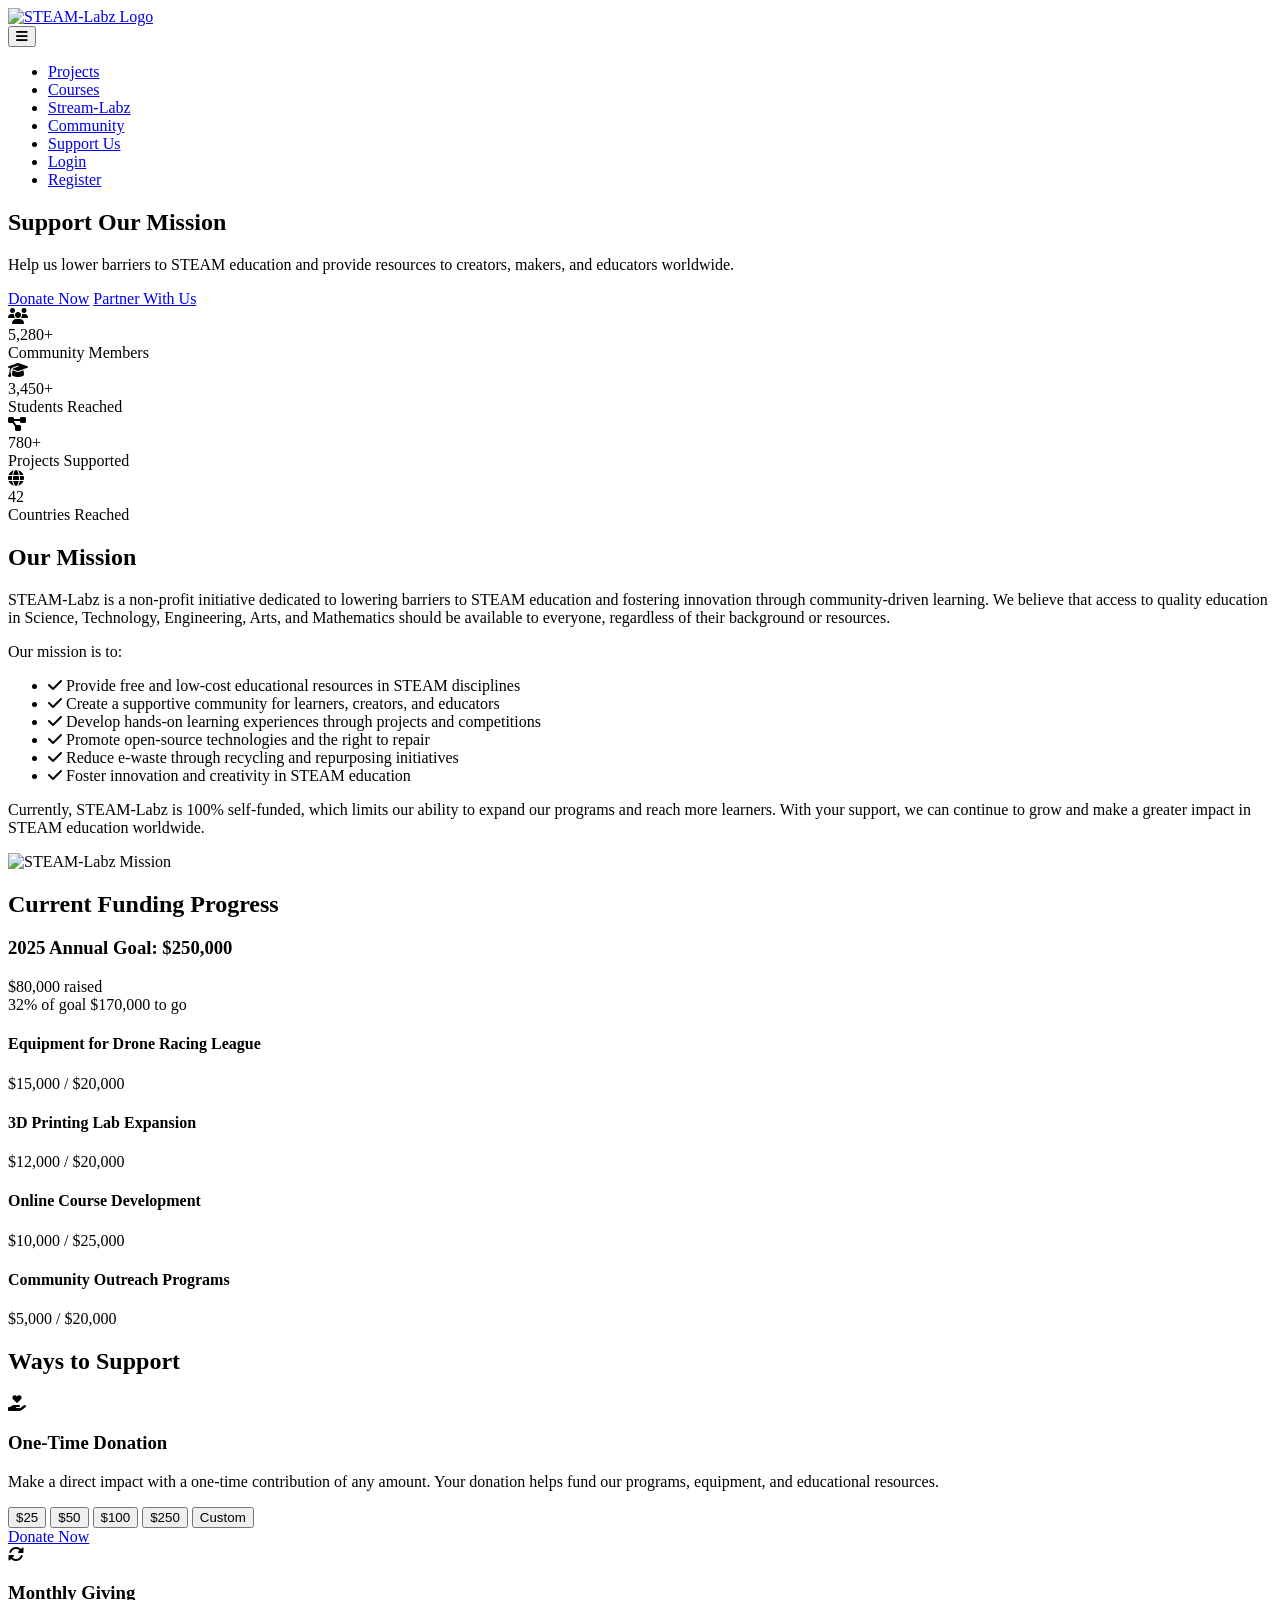
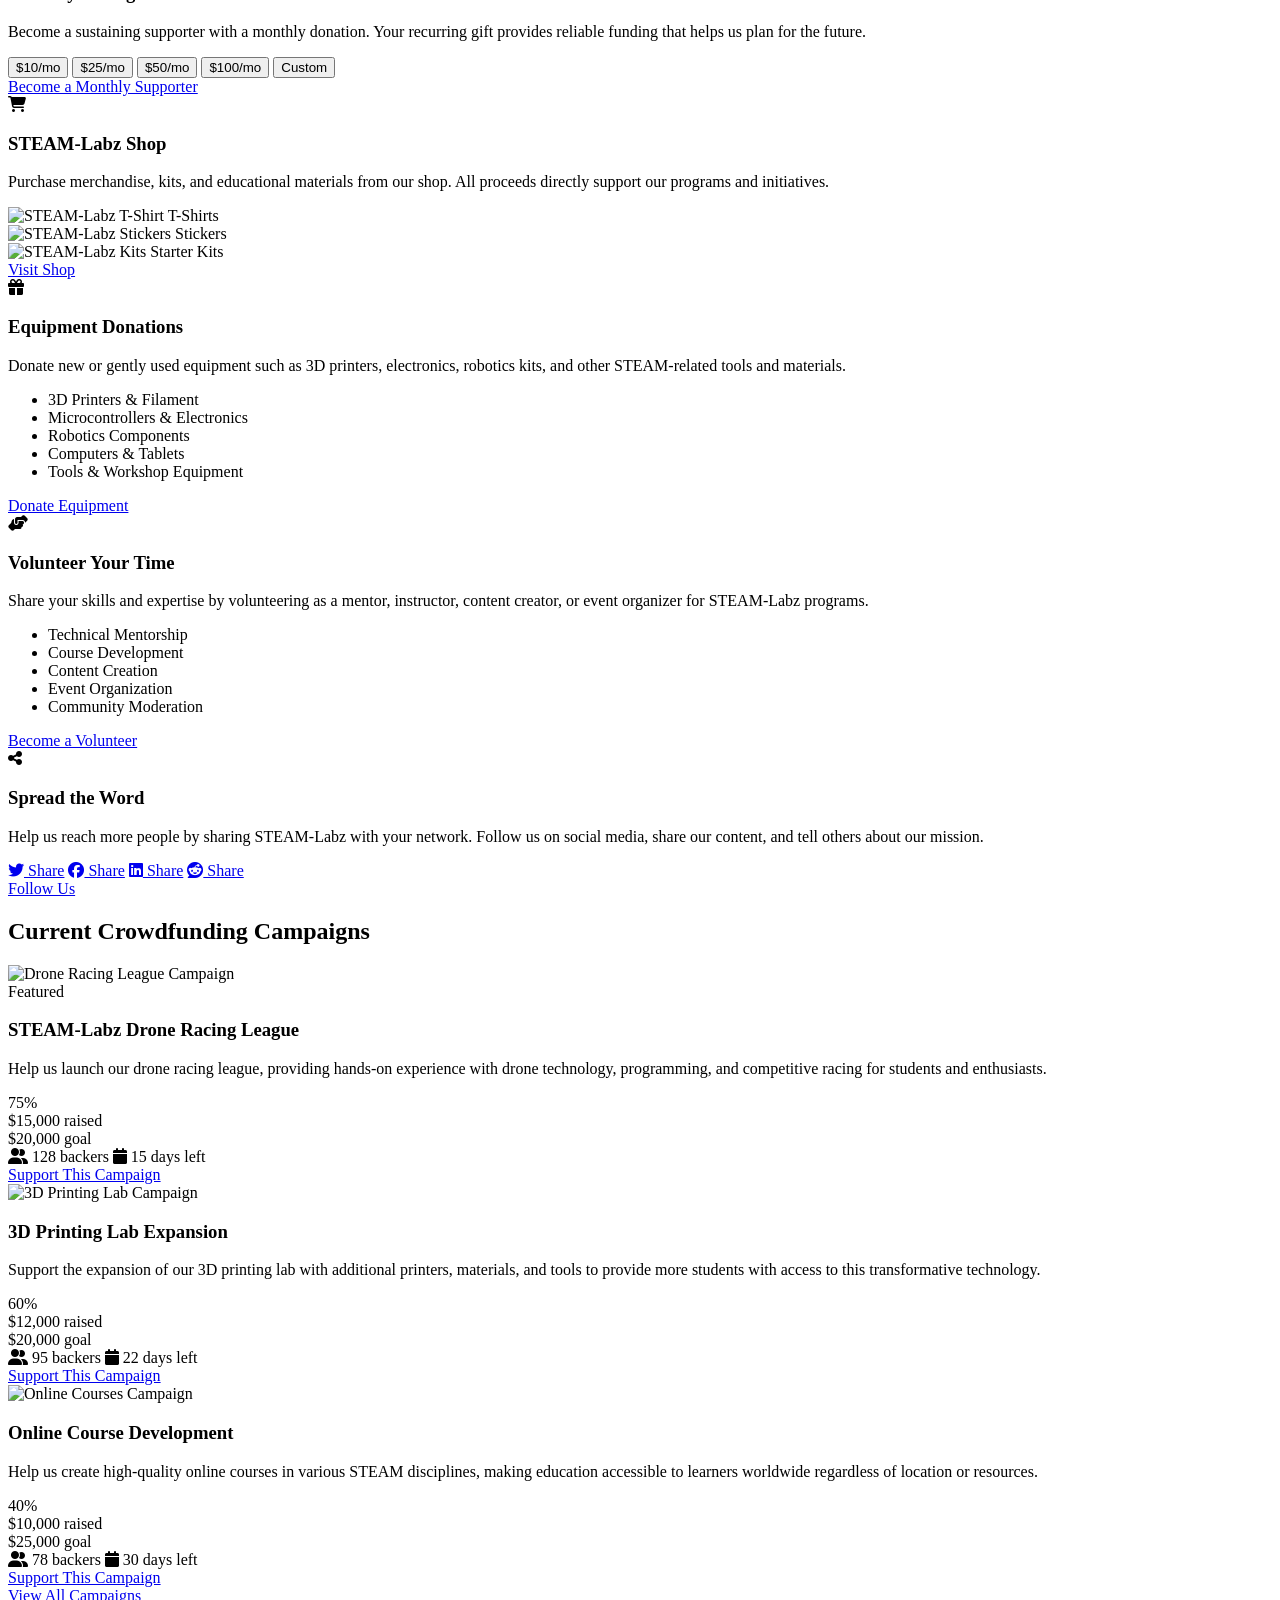
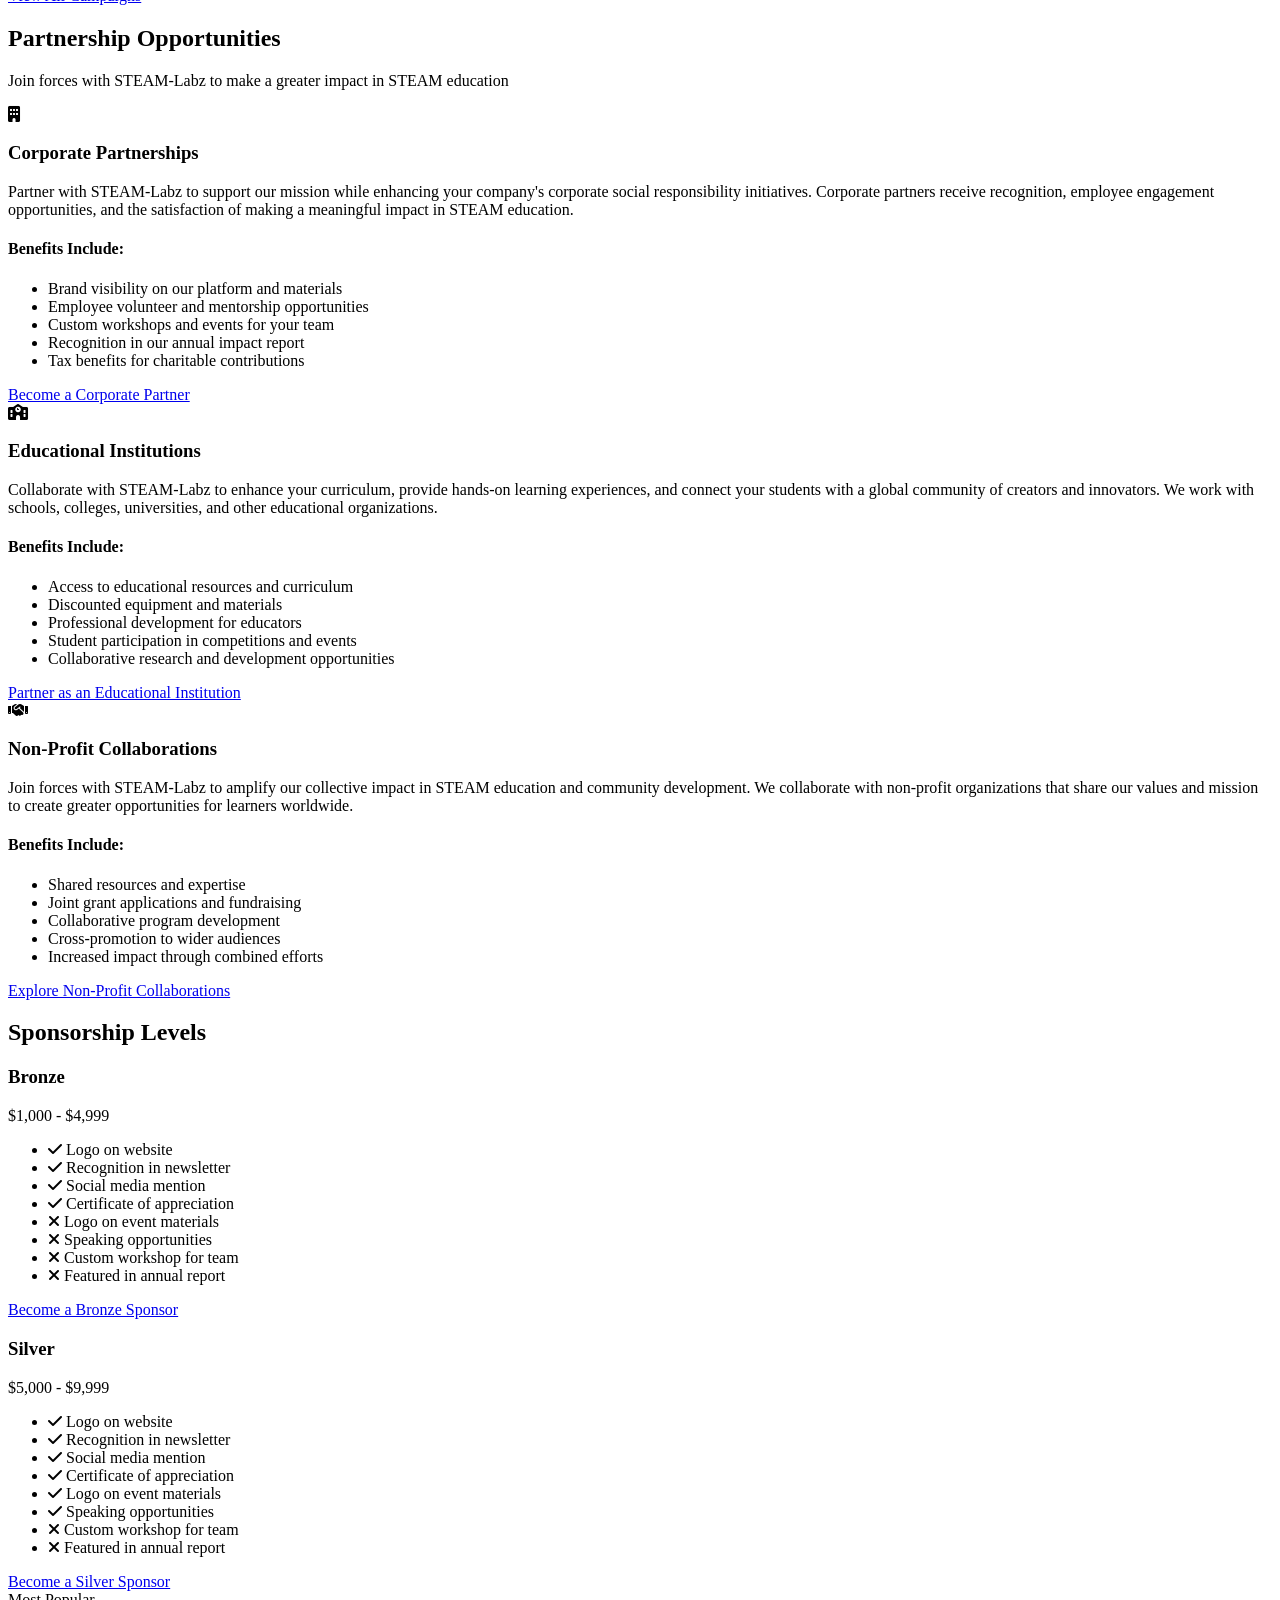
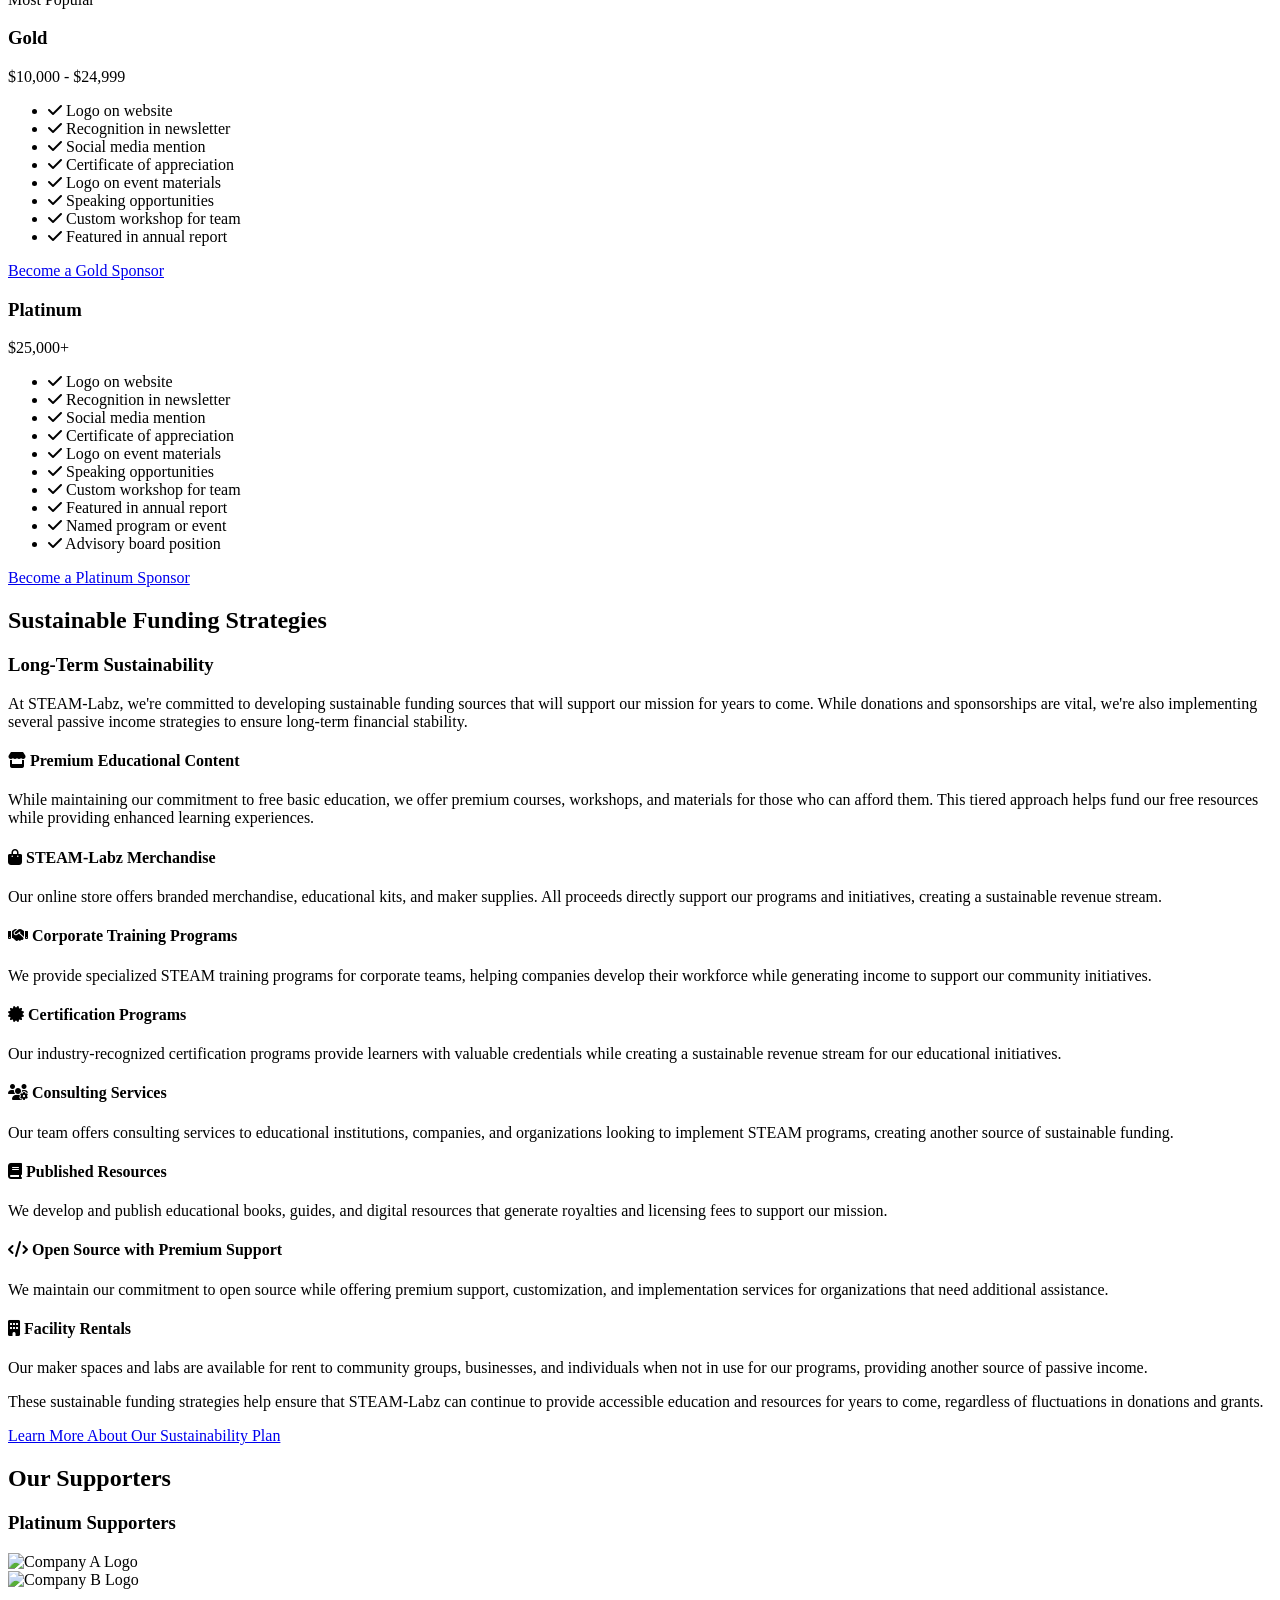
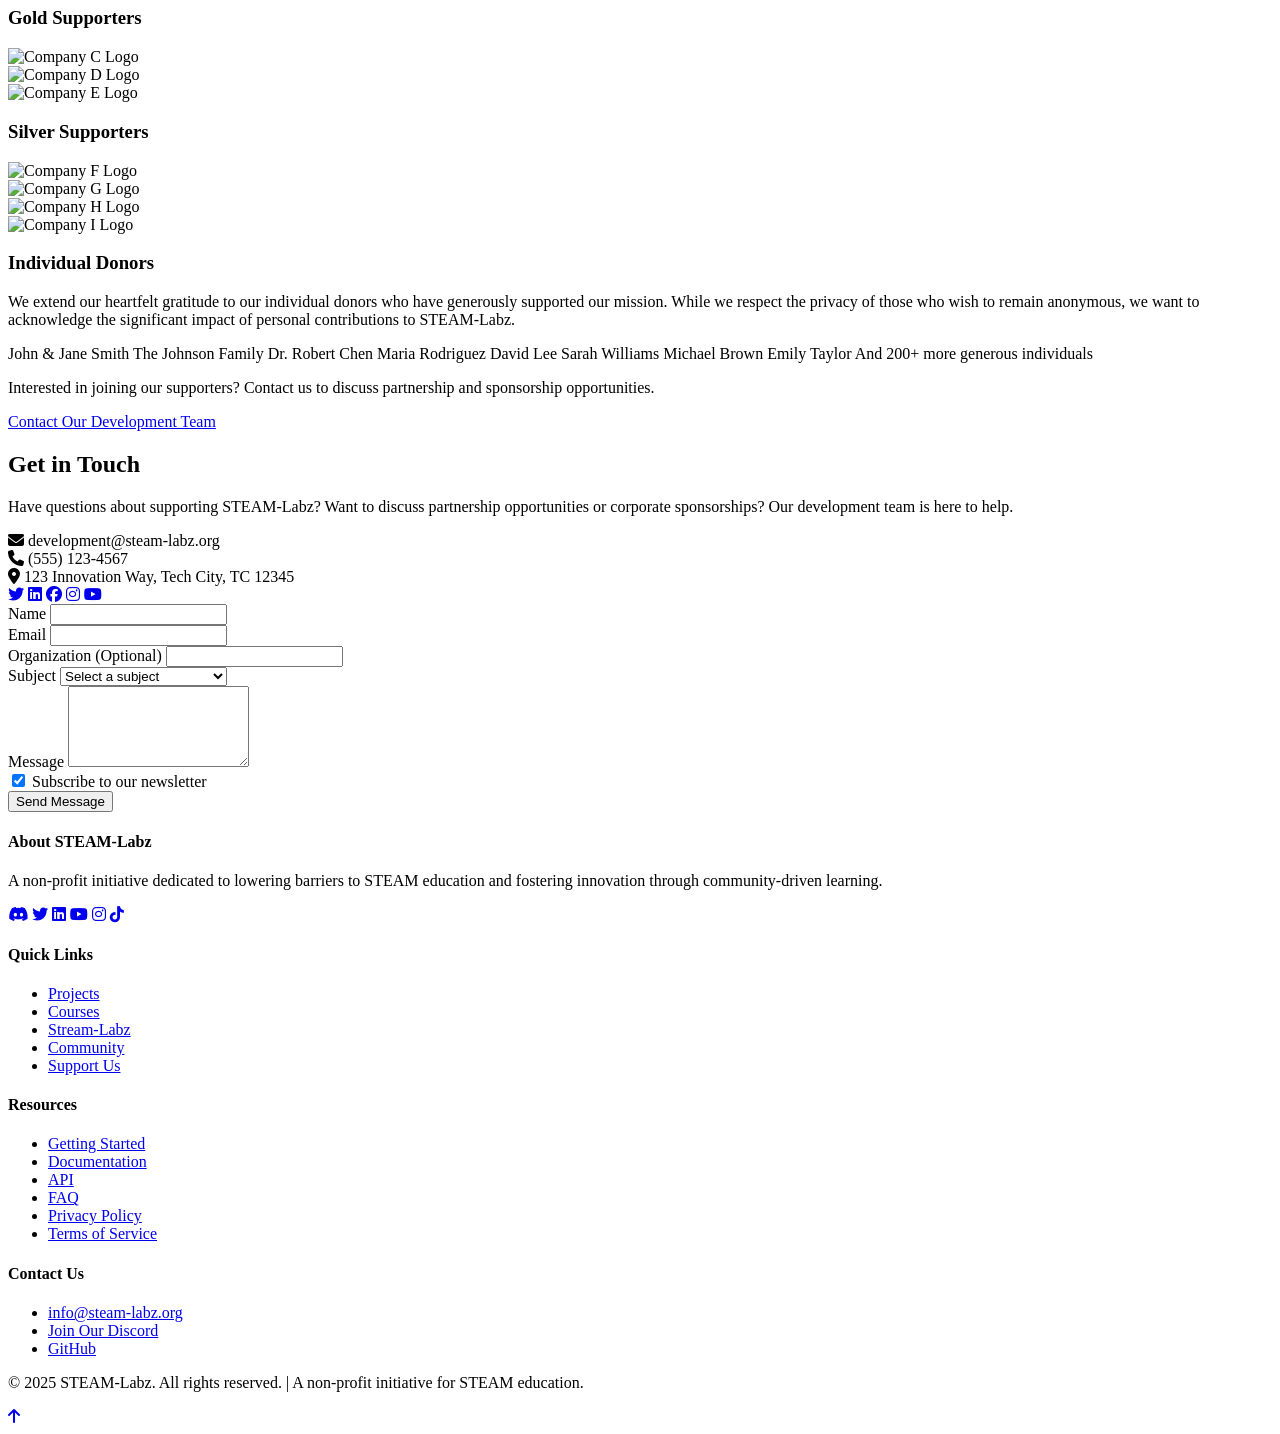
==== index.html @ a4915e54 "Rename support.html to index.html" ====
<!DOCTYPE html>
<html lang="en">
<head>
    <meta charset="UTF-8">
    <meta name="viewport" content="width=device-width, initial-scale=1.0">
    <title>Support Us | STEAM-Labz</title>
    <meta name="description" content="Support the STEAM-Labz initiative and help us provide accessible STEAM education and resources to creators, makers, and educators worldwide.">
    
    <!-- Favicon -->
    <link rel="icon" type="image/png" href="images/STEAM-LABZ_BLK-Diamond.png">
    
    <!-- Google Fonts -->
    <link rel="preconnect" href="https://fonts.googleapis.com">
    <link rel="preconnect" href="https://fonts.gstatic.com" crossorigin>
    <link href="https://fonts.googleapis.com/css2?family=Montserrat:wght@400;500;600;700&family=Open+Sans:wght@400;500;600;700&display=swap" rel="stylesheet">
    
    <!-- CSS -->
    <link rel="stylesheet" href="css/styles.css">
    <link rel="stylesheet" href="css/support.css">
    
    <!-- Font Awesome for icons -->
    <link rel="stylesheet" href="https://cdnjs.cloudflare.com/ajax/libs/font-awesome/6.4.0/css/all.min.css">
</head>
<body>
    <!-- Header -->
    <header class="header">
        <div class="container header-container">
            <div class="logo">
                <a href="index.html">
                    <img src="images/STEAM-LABZ_WHT-Diamond.png" alt="STEAM-Labz Logo">
                </a>
            </div>
            
            <nav class="nav">
                <button class="mobile-menu-toggle" aria-label="Toggle navigation">
                    <i class="fas fa-bars"></i>
                </button>
                <ul class="nav-list">
                    <li class="nav-item"><a href="projects.html" class="nav-link">Projects</a></li>
                    <li class="nav-item"><a href="courses.html" class="nav-link">Courses</a></li>
                    <li class="nav-item"><a href="stream-labz.html" class="nav-link">Stream-Labz</a></li>
                    <li class="nav-item"><a href="community.html" class="nav-link">Community</a></li>
                    <li class="nav-item"><a href="support.html" class="nav-link active">Support Us</a></li>
                    <li class="nav-item"><a href="#" class="nav-link">Login</a></li>
                    <li class="nav-item"><a href="#" class="btn btn-primary btn-sm">Register</a></li>
                </ul>
            </nav>
        </div>
    </header>
    
    <!-- Support Hero Section -->
    <section class="hero" style="padding: var(--spacing-xl) 0;">
        <div class="container">
            <div class="hero-content">
                <h1>Support Our Mission</h1>
                <p>Help us lower barriers to STEAM education and provide resources to creators, makers, and educators worldwide.</p>
                <div class="d-flex justify-content-center" style="gap: 1rem;">
                    <a href="#donate" class="btn btn-primary btn-lg">Donate Now</a>
                    <a href="#partnerships" class="btn btn-outline btn-lg">Partner With Us</a>
                </div>
            </div>
        </div>
    </section>
    
    <!-- Impact Stats Section -->
    <section class="p-4 bg-light">
        <div class="container">
            <div class="stats-container">
                <div class="stat-card">
                    <div class="stat-icon">
                        <i class="fas fa-users"></i>
                    </div>
                    <div class="stat-number">5,280+</div>
                    <div class="stat-label">Community Members</div>
                </div>
                
                <div class="stat-card">
                    <div class="stat-icon">
                        <i class="fas fa-graduation-cap"></i>
                    </div>
                    <div class="stat-number">3,450+</div>
                    <div class="stat-label">Students Reached</div>
                </div>
                
                <div class="stat-card">
                    <div class="stat-icon">
                        <i class="fas fa-project-diagram"></i>
                    </div>
                    <div class="stat-number">780+</div>
                    <div class="stat-label">Projects Supported</div>
                </div>
                
                <div class="stat-card">
                    <div class="stat-icon">
                        <i class="fas fa-globe"></i>
                    </div>
                    <div class="stat-number">42</div>
                    <div class="stat-label">Countries Reached</div>
                </div>
            </div>
        </div>
    </section>
    
    <!-- Our Mission Section -->
    <section class="p-6">
        <div class="container">
            <div class="grid grid-cols-2 gap-4">
                <div>
                    <h2>Our Mission</h2>
                    <p>STEAM-Labz is a non-profit initiative dedicated to lowering barriers to STEAM education and fostering innovation through community-driven learning. We believe that access to quality education in Science, Technology, Engineering, Arts, and Mathematics should be available to everyone, regardless of their background or resources.</p>
                    
                    <p>Our mission is to:</p>
                    <ul class="mission-list">
                        <li><i class="fas fa-check"></i> Provide free and low-cost educational resources in STEAM disciplines</li>
                        <li><i class="fas fa-check"></i> Create a supportive community for learners, creators, and educators</li>
                        <li><i class="fas fa-check"></i> Develop hands-on learning experiences through projects and competitions</li>
                        <li><i class="fas fa-check"></i> Promote open-source technologies and the right to repair</li>
                        <li><i class="fas fa-check"></i> Reduce e-waste through recycling and repurposing initiatives</li>
                        <li><i class="fas fa-check"></i> Foster innovation and creativity in STEAM education</li>
                    </ul>
                    
                    <p>Currently, STEAM-Labz is 100% self-funded, which limits our ability to expand our programs and reach more learners. With your support, we can continue to grow and make a greater impact in STEAM education worldwide.</p>
                </div>
                
                <div class="mission-image">
                    <img src="https://via.placeholder.com/600x400/1a5b8e/ffffff?text=Our+Mission" alt="STEAM-Labz Mission">
                </div>
            </div>
        </div>
    </section>
    
    <!-- Current Funding Progress Section -->
    <section class="p-6 bg-light">
        <div class="container">
            <h2 class="text-center mb-5">Current Funding Progress</h2>
            
            <div class="funding-progress">
                <div class="funding-goal">
                    <h3>2025 Annual Goal: $250,000</h3>
                    <div class="progress-container">
                        <div class="progress-bar" style="width: 32%;">
                            <span class="progress-text">$80,000 raised</span>
                        </div>
                    </div>
                    <div class="progress-info">
                        <span>32% of goal</span>
                        <span>$170,000 to go</span>
                    </div>
                </div>
                
                <div class="funding-projects">
                    <div class="project-progress">
                        <div class="project-info">
                            <h4>Equipment for Drone Racing League</h4>
                            <div class="progress-container">
                                <div class="progress-bar" style="width: 75%;">
                                    <span class="progress-text">$15,000 / $20,000</span>
                                </div>
                            </div>
                        </div>
                    </div>
                    
                    <div class="project-progress">
                        <div class="project-info">
                            <h4>3D Printing Lab Expansion</h4>
                            <div class="progress-container">
                                <div class="progress-bar" style="width: 60%;">
                                    <span class="progress-text">$12,000 / $20,000</span>
                                </div>
                            </div>
                        </div>
                    </div>
                    
                    <div class="project-progress">
                        <div class="project-info">
                            <h4>Online Course Development</h4>
                            <div class="progress-container">
                                <div class="progress-bar" style="width: 40%;">
                                    <span class="progress-text">$10,000 / $25,000</span>
                                </div>
                            </div>
                        </div>
                    </div>
                    
                    <div class="project-progress">
                        <div class="project-info">
                            <h4>Community Outreach Programs</h4>
                            <div class="progress-container">
                                <div class="progress-bar" style="width: 25%;">
                                    <span class="progress-text">$5,000 / $20,000</span>
                                </div>
                            </div>
                        </div>
                    </div>
                </div>
            </div>
        </div>
    </section>
    
    <!-- Ways to Support Section -->
    <section id="donate" class="p-6">
        <div class="container">
            <h2 class="text-center mb-5">Ways to Support</h2>
            
            <div class="support-options">
                <div class="support-card">
                    <div class="support-icon">
                        <i class="fas fa-hand-holding-heart"></i>
                    </div>
                    <h3>One-Time Donation</h3>
                    <p>Make a direct impact with a one-time contribution of any amount. Your donation helps fund our programs, equipment, and educational resources.</p>
                    <div class="donation-buttons">
                        <button class="donation-btn">$25</button>
                        <button class="donation-btn">$50</button>
                        <button class="donation-btn">$100</button>
                        <button class="donation-btn">$250</button>
                        <button class="donation-btn">Custom</button>
                    </div>
                    <a href="#" class="btn btn-primary mt-3">Donate Now</a>
                </div>
                
                <div class="support-card">
                    <div class="support-icon">
                        <i class="fas fa-sync-alt"></i>
                    </div>
                    <h3>Monthly Giving</h3>
                    <p>Become a sustaining supporter with a monthly donation. Your recurring gift provides reliable funding that helps us plan for the future.</p>
                    <div class="donation-buttons">
                        <button class="donation-btn">$10/mo</button>
                        <button class="donation-btn">$25/mo</button>
                        <button class="donation-btn">$50/mo</button>
                        <button class="donation-btn">$100/mo</button>
                        <button class="donation-btn">Custom</button>
                    </div>
                    <a href="#" class="btn btn-primary mt-3">Become a Monthly Supporter</a>
                </div>
                
                <div class="support-card">
                    <div class="support-icon">
                        <i class="fas fa-shopping-cart"></i>
                    </div>
                    <h3>STEAM-Labz Shop</h3>
                    <p>Purchase merchandise, kits, and educational materials from our shop. All proceeds directly support our programs and initiatives.</p>
                    <div class="shop-items">
                        <div class="shop-item">
                            <img src="https://via.placeholder.com/100x100/1a5b8e/ffffff?text=T-Shirt" alt="STEAM-Labz T-Shirt">
                            <span>T-Shirts</span>
                        </div>
                        <div class="shop-item">
                            <img src="https://via.placeholder.com/100x100/1a5b8e/ffffff?text=Stickers" alt="STEAM-Labz Stickers">
                            <span>Stickers</span>
                        </div>
                        <div class="shop-item">
                            <img src="https://via.placeholder.com/100x100/1a5b8e/ffffff?text=Kits" alt="STEAM-Labz Kits">
                            <span>Starter Kits</span>
                        </div>
                    </div>
                    <a href="#" class="btn btn-primary mt-3">Visit Shop</a>
                </div>
            </div>
            
            <div class="support-options mt-5">
                <div class="support-card">
                    <div class="support-icon">
                        <i class="fas fa-gift"></i>
                    </div>
                    <h3>Equipment Donations</h3>
                    <p>Donate new or gently used equipment such as 3D printers, electronics, robotics kits, and other STEAM-related tools and materials.</p>
                    <ul class="donation-needs">
                        <li>3D Printers & Filament</li>
                        <li>Microcontrollers & Electronics</li>
                        <li>Robotics Components</li>
                        <li>Computers & Tablets</li>
                        <li>Tools & Workshop Equipment</li>
                    </ul>
                    <a href="#" class="btn btn-primary mt-3">Donate Equipment</a>
                </div>
                
                <div class="support-card">
                    <div class="support-icon">
                        <i class="fas fa-hands-helping"></i>
                    </div>
                    <h3>Volunteer Your Time</h3>
                    <p>Share your skills and expertise by volunteering as a mentor, instructor, content creator, or event organizer for STEAM-Labz programs.</p>
                    <ul class="volunteer-opportunities">
                        <li>Technical Mentorship</li>
                        <li>Course Development</li>
                        <li>Content Creation</li>
                        <li>Event Organization</li>
                        <li>Community Moderation</li>
                    </ul>
                    <a href="#" class="btn btn-primary mt-3">Become a Volunteer</a>
                </div>
                
                <div class="support-card">
                    <div class="support-icon">
                        <i class="fas fa-share-alt"></i>
                    </div>
                    <h3>Spread the Word</h3>
                    <p>Help us reach more people by sharing STEAM-Labz with your network. Follow us on social media, share our content, and tell others about our mission.</p>
                    <div class="social-share">
                        <a href="#" class="social-share-btn"><i class="fab fa-twitter"></i> Share</a>
                        <a href="#" class="social-share-btn"><i class="fab fa-facebook"></i> Share</a>
                        <a href="#" class="social-share-btn"><i class="fab fa-linkedin"></i> Share</a>
                        <a href="#" class="social-share-btn"><i class="fab fa-reddit"></i> Share</a>
                    </div>
                    <a href="#" class="btn btn-primary mt-3">Follow Us</a>
                </div>
            </div>
        </div>
    </section>
    
    <!-- Crowdfunding Campaigns Section -->
    <section class="p-6 bg-light">
        <div class="container">
            <h2 class="text-center mb-5">Current Crowdfunding Campaigns</h2>
            
            <div class="campaigns-grid">
                <div class="campaign-card">
                    <div class="campaign-image">
                        <img src="https://via.placeholder.com/600x338/1a5b8e/ffffff?text=Drone+Racing+League" alt="Drone Racing League Campaign">
                        <div class="campaign-badge">Featured</div>
                    </div>
                    <div class="campaign-content">
                        <h3>STEAM-Labz Drone Racing League</h3>
                        <p>Help us launch our drone racing league, providing hands-on experience with drone technology, programming, and competitive racing for students and enthusiasts.</p>
                        <div class="campaign-progress">
                            <div class="progress-container">
                                <div class="progress-bar" style="width: 75%;">
                                    <span class="progress-text">75%</span>
                                </div>
                            </div>
                            <div class="progress-stats">
                                <div>$15,000 raised</div>
                                <div>$20,000 goal</div>
                            </div>
                        </div>
                        <div class="campaign-meta">
                            <span><i class="fas fa-user-friends"></i> 128 backers</span>
                            <span><i class="fas fa-calendar"></i> 15 days left</span>
                        </div>
                        <a href="#" class="btn btn-primary mt-3">Support This Campaign</a>
                    </div>
                </div>
                
                <div class="campaign-card">
                    <div class="campaign-image">
                        <img src="https://via.placeholder.com/600x338/007d8c/ffffff?text=3D+Printing+Lab" alt="3D Printing Lab Campaign">
                    </div>
                    <div class="campaign-content">
                        <h3>3D Printing Lab Expansion</h3>
                        <p>Support the expansion of our 3D printing lab with additional printers, materials, and tools to provide more students with access to this transformative technology.</p>
                        <div class="campaign-progress">
                            <div class="progress-container">
                                <div class="progress-bar" style="width: 60%;">
                                    <span class="progress-text">60%</span>
                                </div>
                            </div>
                            <div class="progress-stats">
                                <div>$12,000 raised</div>
                                <div>$20,000 goal</div>
                            </div>
                        </div>
                        <div class="campaign-meta">
                            <span><i class="fas fa-user-friends"></i> 95 backers</span>
                            <span><i class="fas fa-calendar"></i> 22 days left</span>
                        </div>
                        <a href="#" class="btn btn-primary mt-3">Support This Campaign</a>
                    </div>
                </div>
                
                <div class="campaign-card">
                    <div class="campaign-image">
                        <img src="https://via.placeholder.com/600x338/6a1b9a/ffffff?text=Online+Courses" alt="Online Courses Campaign">
                    </div>
                    <div class="campaign-content">
                        <h3>Online Course Development</h3>
                        <p>Help us create high-quality online courses in various STEAM disciplines, making education accessible to learners worldwide regardless of location or resources.</p>
                        <div class="campaign-progress">
                            <div class="progress-container">
                                <div class="progress-bar" style="width: 40%;">
                                    <span class="progress-text">40%</span>
                                </div>
                            </div>
                            <div class="progress-stats">
                                <div>$10,000 raised</div>
                                <div>$25,000 goal</div>
                            </div>
                        </div>
                        <div class="campaign-meta">
                            <span><i class="fas fa-user-friends"></i> 78 backers</span>
                            <span><i class="fas fa-calendar"></i> 30 days left</span>
                        </div>
                        <a href="#" class="btn btn-primary mt-3">Support This Campaign</a>
                    </div>
                </div>
            </div>
            
            <div class="text-center mt-5">
                <a href="#" class="btn btn-outline btn-lg">View All Campaigns</a>
            </div>
        </div>
    </section>
    
    <!-- Partnership Opportunities Section -->
    <section id="partnerships" class="p-6">
        <div class="container">
            <div class="text-center mb-5">
                <h2>Partnership Opportunities</h2>
                <p>Join forces with STEAM-Labz to make a greater impact in STEAM education</p>
            </div>
            
            <div class="partnership-grid">
                <div class="partnership-card">
                    <div class="partnership-icon">
                        <i class="fas fa-building"></i>
                    </div>
                    <h3>Corporate Partnerships</h3>
                    <p>Partner with STEAM-Labz to support our mission while enhancing your company's corporate social responsibility initiatives. Corporate partners receive recognition, employee engagement opportunities, and the satisfaction of making a meaningful impact in STEAM education.</p>
                    <h4>Benefits Include:</h4>
                    <ul class="partnership-benefits">
                        <li>Brand visibility on our platform and materials</li>
                        <li>Employee volunteer and mentorship opportunities</li>
                        <li>Custom workshops and events for your team</li>
                        <li>Recognition in our annual impact report</li>
                        <li>Tax benefits for charitable contributions</li>
                    </ul>
                    <a href="#" class="btn btn-primary mt-3">Become a Corporate Partner</a>
                </div>
                
                <div class="partnership-card">
                    <div class="partnership-icon">
                        <i class="fas fa-school"></i>
                    </div>
                    <h3>Educational Institutions</h3>
                    <p>Collaborate with STEAM-Labz to enhance your curriculum, provide hands-on learning experiences, and connect your students with a global community of creators and innovators. We work with schools, colleges, universities, and other educational organizations.</p>
                    <h4>Benefits Include:</h4>
                    <ul class="partnership-benefits">
                        <li>Access to educational resources and curriculum</li>
                        <li>Discounted equipment and materials</li>
                        <li>Professional development for educators</li>
                        <li>Student participation in competitions and events</li>
                        <li>Collaborative research and development opportunities</li>
                    </ul>
                    <a href="#" class="btn btn-primary mt-3">Partner as an Educational Institution</a>
                </div>
                
                <div class="partnership-card">
                    <div class="partnership-icon">
                        <i class="fas fa-handshake"></i>
                    </div>
                    <h3>Non-Profit Collaborations</h3>
                    <p>Join forces with STEAM-Labz to amplify our collective impact in STEAM education and community development. We collaborate with non-profit organizations that share our values and mission to create greater opportunities for learners worldwide.</p>
                    <h4>Benefits Include:</h4>
                    <ul class="partnership-benefits">
                        <li>Shared resources and expertise</li>
                        <li>Joint grant applications and fundraising</li>
                        <li>Collaborative program development</li>
                        <li>Cross-promotion to wider audiences</li>
                        <li>Increased impact through combined efforts</li>
                    </ul>
                    <a href="#" class="btn btn-primary mt-3">Explore Non-Profit Collaborations</a>
                </div>
            </div>
        </div>
    </section>
    
    <!-- Sponsorship Levels Section -->
    <section class="p-6 bg-light">
        <div class="container">
            <h2 class="text-center mb-5">Sponsorship Levels</h2>
            
            <div class="sponsorship-grid">
                <div class="sponsorship-card">
                    <div class="sponsorship-header bronze">
                        <h3>Bronze</h3>
                        <div class="sponsorship-amount">$1,000 - $4,999</div>
                    </div>
                    <div class="sponsorship-content">
                        <ul class="sponsorship-benefits">
                            <li><i class="fas fa-check"></i> Logo on website</li>
                            <li><i class="fas fa-check"></i> Recognition in newsletter</li>
                            <li><i class="fas fa-check"></i> Social media mention</li>
                            <li><i class="fas fa-check"></i> Certificate of appreciation</li>
                            <li><i class="fas fa-times"></i> Logo on event materials</li>
                            <li><i class="fas fa-times"></i> Speaking opportunities</li>
                            <li><i class="fas fa-times"></i> Custom workshop for team</li>
                            <li><i class="fas fa-times"></i> Featured in annual report</li>
                        </ul>
                        <a href="#" class="btn btn-primary mt-3">Become a Bronze Sponsor</a>
                    </div>
                </div>
                
                <div class="sponsorship-card">
                    <div class="sponsorship-header silver">
                        <h3>Silver</h3>
                        <div class="sponsorship-amount">$5,000 - $9,999</div>
                    </div>
                    <div class="sponsorship-content">
                        <ul class="sponsorship-benefits">
                            <li><i class="fas fa-check"></i> Logo on website</li>
                            <li><i class="fas fa-check"></i> Recognition in newsletter</li>
                            <li><i class="fas fa-check"></i> Social media mention</li>
                            <li><i class="fas fa-check"></i> Certificate of appreciation</li>
                            <li><i class="fas fa-check"></i> Logo on event materials</li>
                            <li><i class="fas fa-check"></i> Speaking opportunities</li>
                            <li><i class="fas fa-times"></i> Custom workshop for team</li>
                            <li><i class="fas fa-times"></i> Featured in annual report</li>
                        </ul>
                        <a href="#" class="btn btn-primary mt-3">Become a Silver Sponsor</a>
                    </div>
                </div>
                
                <div class="sponsorship-card featured">
                    <div class="sponsorship-badge">Most Popular</div>
                    <div class="sponsorship-header gold">
                        <h3>Gold</h3>
                        <div class="sponsorship-amount">$10,000 - $24,999</div>
                    </div>
                    <div class="sponsorship-content">
                        <ul class="sponsorship-benefits">
                            <li><i class="fas fa-check"></i> Logo on website</li>
                            <li><i class="fas fa-check"></i> Recognition in newsletter</li>
                            <li><i class="fas fa-check"></i> Social media mention</li>
                            <li><i class="fas fa-check"></i> Certificate of appreciation</li>
                            <li><i class="fas fa-check"></i> Logo on event materials</li>
                            <li><i class="fas fa-check"></i> Speaking opportunities</li>
                            <li><i class="fas fa-check"></i> Custom workshop for team</li>
                            <li><i class="fas fa-check"></i> Featured in annual report</li>
                        </ul>
                        <a href="#" class="btn btn-primary mt-3">Become a Gold Sponsor</a>
                    </div>
                </div>
                
                <div class="sponsorship-card">
                    <div class="sponsorship-header platinum">
                        <h3>Platinum</h3>
                        <div class="sponsorship-amount">$25,000+</div>
                    </div>
                    <div class="sponsorship-content">
                        <ul class="sponsorship-benefits">
                            <li><i class="fas fa-check"></i> Logo on website</li>
                            <li><i class="fas fa-check"></i> Recognition in newsletter</li>
                            <li><i class="fas fa-check"></i> Social media mention</li>
                            <li><i class="fas fa-check"></i> Certificate of appreciation</li>
                            <li><i class="fas fa-check"></i> Logo on event materials</li>
                            <li><i class="fas fa-check"></i> Speaking opportunities</li>
                            <li><i class="fas fa-check"></i> Custom workshop for team</li>
                            <li><i class="fas fa-check"></i> Featured in annual report</li>
                            <li><i class="fas fa-check"></i> Named program or event</li>
                            <li><i class="fas fa-check"></i> Advisory board position</li>
                        </ul>
                        <a href="#" class="btn btn-primary mt-3">Become a Platinum Sponsor</a>
                    </div>
                </div>
            </div>
        </div>
    </section>
    
    <!-- Passive Income Strategies Section -->
    <section class="p-6">
        <div class="container">
            <h2 class="text-center mb-5">Sustainable Funding Strategies</h2>
            
            <div class="grid grid-cols-2 gap-4">
                <div>
                    <h3>Long-Term Sustainability</h3>
                    <p>At STEAM-Labz, we're committed to developing sustainable funding sources that will support our mission for years to come. While donations and sponsorships are vital, we're also implementing several passive income strategies to ensure long-term financial stability.</p>
                    
                    <div class="income-strategy">
                        <h4><i class="fas fa-store"></i> Premium Educational Content</h4>
                        <p>While maintaining our commitment to free basic education, we offer premium courses, workshops, and materials for those who can afford them. This tiered approach helps fund our free resources while providing enhanced learning experiences.</p>
                    </div>
                    
                    <div class="income-strategy">
                        <h4><i class="fas fa-shopping-bag"></i> STEAM-Labz Merchandise</h4>
                        <p>Our online store offers branded merchandise, educational kits, and maker supplies. All proceeds directly support our programs and initiatives, creating a sustainable revenue stream.</p>
                    </div>
                    
                    <div class="income-strategy">
                        <h4><i class="fas fa-handshake"></i> Corporate Training Programs</h4>
                        <p>We provide specialized STEAM training programs for corporate teams, helping companies develop their workforce while generating income to support our community initiatives.</p>
                    </div>
                    
                    <div class="income-strategy">
                        <h4><i class="fas fa-certificate"></i> Certification Programs</h4>
                        <p>Our industry-recognized certification programs provide learners with valuable credentials while creating a sustainable revenue stream for our educational initiatives.</p>
                    </div>
                </div>
                
                <div>
                    <div class="income-strategy">
                        <h4><i class="fas fa-users-cog"></i> Consulting Services</h4>
                        <p>Our team offers consulting services to educational institutions, companies, and organizations looking to implement STEAM programs, creating another source of sustainable funding.</p>
                    </div>
                    
                    <div class="income-strategy">
                        <h4><i class="fas fa-book"></i> Published Resources</h4>
                        <p>We develop and publish educational books, guides, and digital resources that generate royalties and licensing fees to support our mission.</p>
                    </div>
                    
                    <div class="income-strategy">
                        <h4><i class="fas fa-code"></i> Open Source with Premium Support</h4>
                        <p>We maintain our commitment to open source while offering premium support, customization, and implementation services for organizations that need additional assistance.</p>
                    </div>
                    
                    <div class="income-strategy">
                        <h4><i class="fas fa-building"></i> Facility Rentals</h4>
                        <p>Our maker spaces and labs are available for rent to community groups, businesses, and individuals when not in use for our programs, providing another source of passive income.</p>
                    </div>
                    
                    <p class="mt-4">These sustainable funding strategies help ensure that STEAM-Labz can continue to provide accessible education and resources for years to come, regardless of fluctuations in donations and grants.</p>
                    
                    <a href="#" class="btn btn-primary mt-3">Learn More About Our Sustainability Plan</a>
                </div>
            </div>
        </div>
    </section>
    
    <!-- Donor Recognition Section -->
    <section class="p-6 bg-light">
        <div class="container">
            <h2 class="text-center mb-5">Our Supporters</h2>
            
            <div class="donor-tiers">
                <div class="donor-tier">
                    <h3>Platinum Supporters</h3>
                    <div class="donor-logos">
                        <div class="donor-logo">
                            <img src="https://via.placeholder.com/200x100/1a5b8e/ffffff?text=Company+A" alt="Company A Logo">
                        </div>
                        <div class="donor-logo">
                            <img src="https://via.placeholder.com/200x100/1a5b8e/ffffff?text=Company+B" alt="Company B Logo">
                        </div>
                    </div>
                </div>
                
                <div class="donor-tier">
                    <h3>Gold Supporters</h3>
                    <div class="donor-logos">
                        <div class="donor-logo">
                            <img src="https://via.placeholder.com/150x75/007d8c/ffffff?text=Company+C" alt="Company C Logo">
                        </div>
                        <div class="donor-logo">
                            <img src="https://via.placeholder.com/150x75/007d8c/ffffff?text=Company+D" alt="Company D Logo">
                        </div>
                        <div class="donor-logo">
                            <img src="https://via.placeholder.com/150x75/007d8c/ffffff?text=Company+E" alt="Company E Logo">
                        </div>
                    </div>
                </div>
                
                <div class="donor-tier">
                    <h3>Silver Supporters</h3>
                    <div class="donor-logos">
                        <div class="donor-logo">
                            <img src="https://via.placeholder.com/120x60/6a1b9a/ffffff?text=Company+F" alt="Company F Logo">
                        </div>
                        <div class="donor-logo">
                            <img src="https://via.placeholder.com/120x60/6a1b9a/ffffff?text=Company+G" alt="Company G Logo">
                        </div>
                        <div class="donor-logo">
                            <img src="https://via.placeholder.com/120x60/6a1b9a/ffffff?text=Company+H" alt="Company H Logo">
                        </div>
                        <div class="donor-logo">
                            <img src="https://via.placeholder.com/120x60/6a1b9a/ffffff?text=Company+I" alt="Company I Logo">
                        </div>
                    </div>
                </div>
                
                <div class="donor-tier">
                    <h3>Individual Donors</h3>
                    <div class="individual-donors">
                        <p>We extend our heartfelt gratitude to our individual donors who have generously supported our mission. While we respect the privacy of those who wish to remain anonymous, we want to acknowledge the significant impact of personal contributions to STEAM-Labz.</p>
                        <div class="donor-wall">
                            <span>John & Jane Smith</span>
                            <span>The Johnson Family</span>
                            <span>Dr. Robert Chen</span>
                            <span>Maria Rodriguez</span>
                            <span>David Lee</span>
                            <span>Sarah Williams</span>
                            <span>Michael Brown</span>
                            <span>Emily Taylor</span>
                            <span>And 200+ more generous individuals</span>
                        </div>
                    </div>
                </div>
            </div>
            
            <div class="text-center mt-5">
                <p>Interested in joining our supporters? Contact us to discuss partnership and sponsorship opportunities.</p>
                <a href="#" class="btn btn-primary mt-3">Contact Our Development Team</a>
            </div>
        </div>
    </section>
    
    <!-- Contact Form Section -->
    <section class="p-6">
        <div class="container">
            <div class="grid grid-cols-2 gap-4">
                <div>
                    <h2>Get in Touch</h2>
                    <p>Have questions about supporting STEAM-Labz? Want to discuss partnership opportunities or corporate sponsorships? Our development team is here to help.</p>
                    
                    <div class="contact-info">
                        <div class="contact-item">
                            <i class="fas fa-envelope"></i>
                            <span>development@steam-labz.org</span>
                        </div>
                        <div class="contact-item">
                            <i class="fas fa-phone"></i>
                            <span>(555) 123-4567</span>
                        </div>
                        <div class="contact-item">
                            <i class="fas fa-map-marker-alt"></i>
                            <span>123 Innovation Way, Tech City, TC 12345</span>
                        </div>
                    </div>
                    
                    <div class="social-links mt-4">
                        <a href="#" class="social-link"><i class="fab fa-twitter"></i></a>
                        <a href="#" class="social-link"><i class="fab fa-linkedin"></i></a>
                        <a href="#" class="social-link"><i class="fab fa-facebook"></i></a>
                        <a href="#" class="social-link"><i class="fab fa-instagram"></i></a>
                        <a href="#" class="social-link"><i class="fab fa-youtube"></i></a>
                    </div>
                </div>
                
                <div>
                    <div class="card p-4">
                        <form class="contact-form">
                            <div class="form-group">
                                <label for="name" class="form-label">Name</label>
                                <input type="text" id="name" class="form-control" required>
                            </div>
                            
                            <div class="form-group">
                                <label for="email" class="form-label">Email</label>
                                <input type="email" id="email" class="form-control" required>
                            </div>
                            
                            <div class="form-group">
                                <label for="organization" class="form-label">Organization (Optional)</label>
                                <input type="text" id="organization" class="form-control">
                            </div>
                            
                            <div class="form-group">
                                <label for="subject" class="form-label">Subject</label>
                                <select id="subject" class="form-control" required>
                                    <option value="">Select a subject</option>
                                    <option value="donation">Donation Inquiry</option>
                                    <option value="partnership">Partnership Opportunity</option>
                                    <option value="sponsorship">Sponsorship Information</option>
                                    <option value="volunteer">Volunteer Opportunities</option>
                                    <option value="other">Other</option>
                                </select>
                            </div>
                            
                            <div class="form-group">
                                <label for="message" class="form-label">Message</label>
                                <textarea id="message" class="form-control" rows="5" required></textarea>
                            </div>
                            
                            <div class="form-group">
                                <div class="checkbox">
                                    <input type="checkbox" id="newsletter" checked>
                                    <label for="newsletter">Subscribe to our newsletter</label>
                                </div>
                            </div>
                            
                            <button type="submit" class="btn btn-primary">Send Message</button>
                        </form>
                    </div>
                </div>
            </div>
        </div>
    </section>
    
    <!-- Footer -->
    <footer class="footer">
        <div class="container">
            <div class="footer-grid">
                <div>
                    <h4 class="footer-heading">About STEAM-Labz</h4>
                    <p>A non-profit initiative dedicated to lowering barriers to STEAM education and fostering innovation through community-driven learning.</p>
                    <div class="social-links mt-3">
                        <a href="#" class="social-link"><i class="fab fa-discord"></i></a>
                        <a href="#" class="social-link"><i class="fab fa-twitter"></i></a>
                        <a href="#" class="social-link"><i class="fab fa-linkedin"></i></a>
                        <a href="#" class="social-link"><i class="fab fa-youtube"></i></a>
                        <a href="#" class="social-link"><i class="fab fa-instagram"></i></a>
                        <a href="#" class="social-link"><i class="fab fa-tiktok"></i></a>
                    </div>
                </div>
                
                <div>
                    <h4 class="footer-heading">Quick Links</h4>
                    <ul class="footer-links">
                        <li class="footer-link"><a href="index.html#projects">Projects</a></li>
                        <li class="footer-link"><a href="index.html#courses">Courses</a></li>
                        <li class="footer-link"><a href="index.html#stream-labz">Stream-Labz</a></li>
                        <li class="footer-link"><a href="index.html#community">Community</a></li>
                        <li class="footer-link"><a href="index.html#support">Support Us</a></li>
                    </ul>
                </div>
                
                <div>
                    <h4 class="footer-heading">Resources</h4>
                    <ul class="footer-links">
                        <li class="footer-link"><a href="#">Getting Started</a></li>
                        <li class="footer-link"><a href="#">Documentation</a></li>
                        <li class="footer-link"><a href="#">API</a></li>
                        <li class="footer-link"><a href="#">FAQ</a></li>
                        <li class="footer-link"><a href="#">Privacy Policy</a></li>
                        <li class="footer-link"><a href="#">Terms of Service</a></li>
                    </ul>
                </div>
                
                <div>
                    <h4 class="footer-heading">Contact Us</h4>
                    <ul class="footer-links">
                        <li class="footer-link"><a href="mailto:info@steam-labz.org">info@steam-labz.org</a></li>
                        <li class="footer-link"><a href="#">Join Our Discord</a></li>
                        <li class="footer-link"><a href="https://github.com/STEAM-Labz">GitHub</a></li>
                    </ul>
                </div>
            </div>
            
            <div class="footer-bottom">
                <p>&copy; 2025 STEAM-Labz. All rights reserved. | A non-profit initiative for STEAM education.</p>
            </div>
        </div>
    </footer>
    
    <!-- Back to Top Button -->
    <a href="#" class="back-to-top">
        <i class="fas fa-arrow-up"></i>
    </a>
    
    <!-- JavaScript -->
    <script src="js/main.js"></script>
    <script src="js/support.js"></script>
</body>
</html>
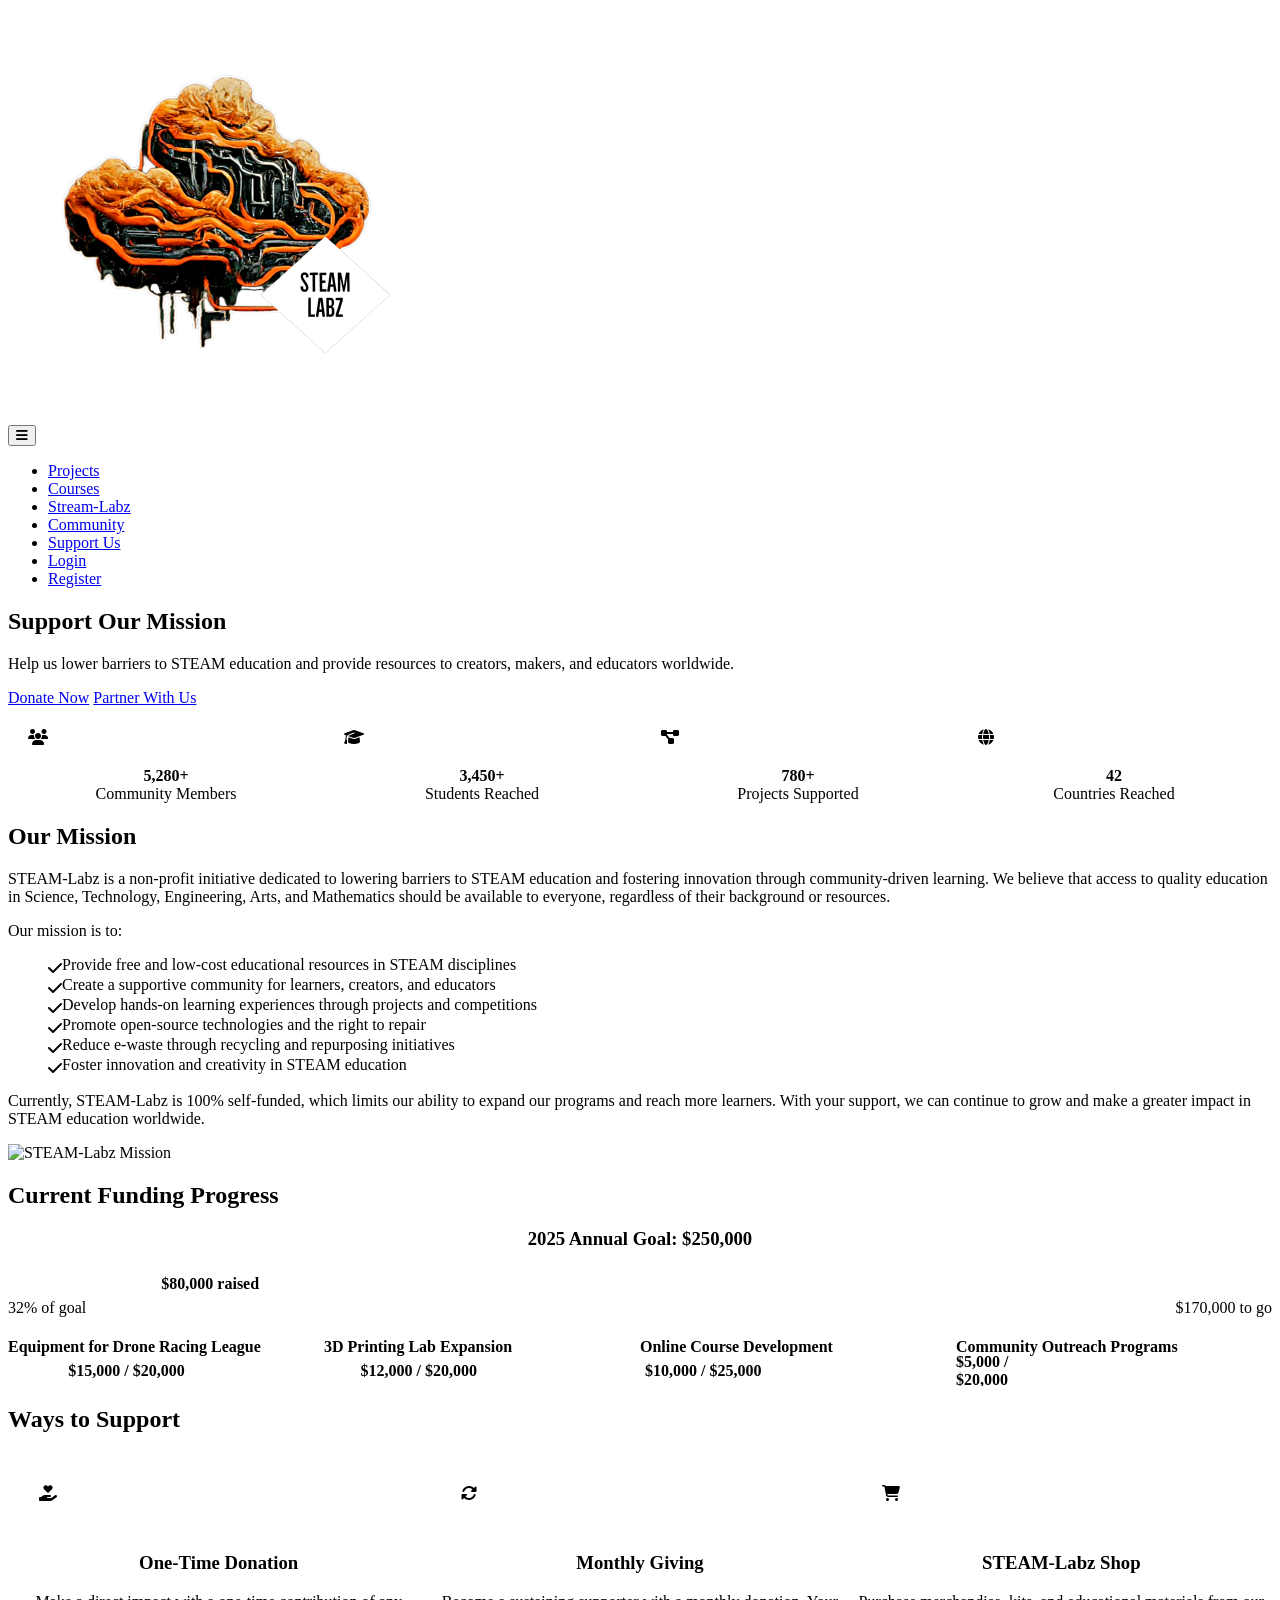
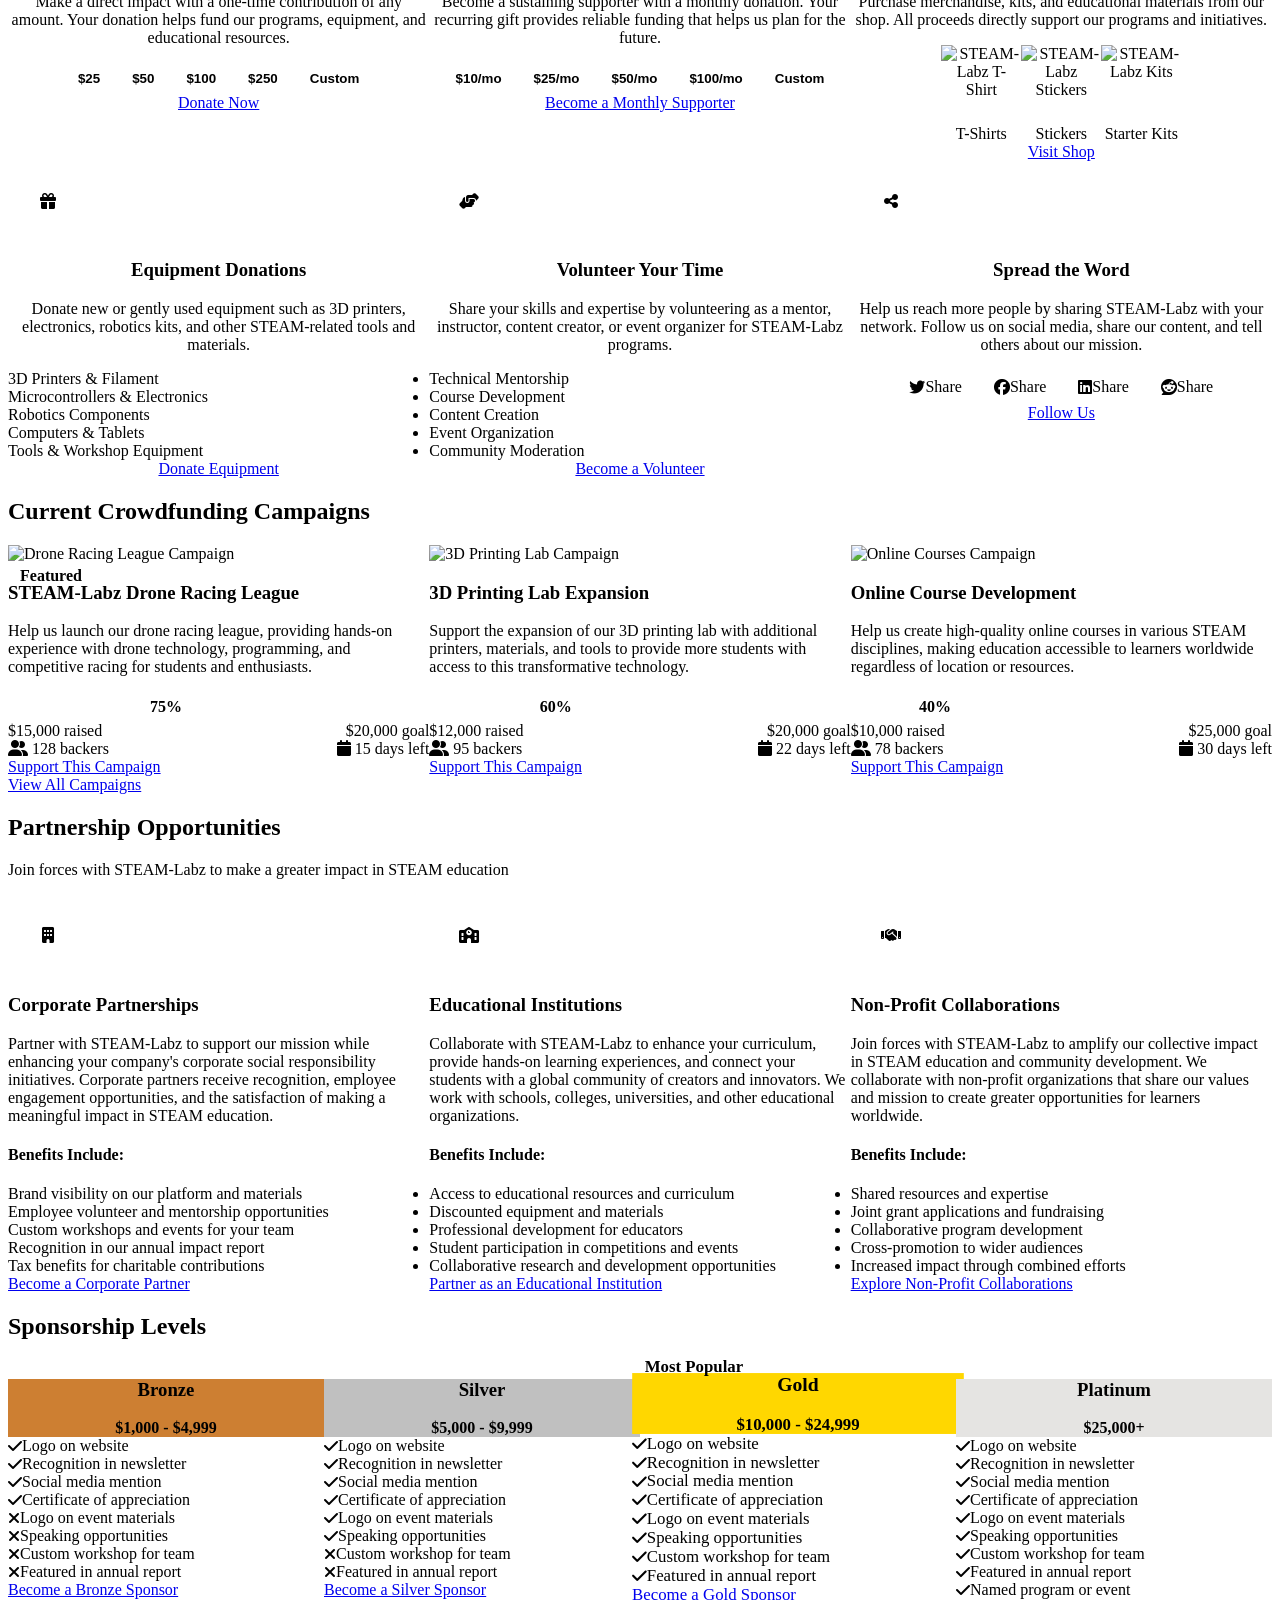
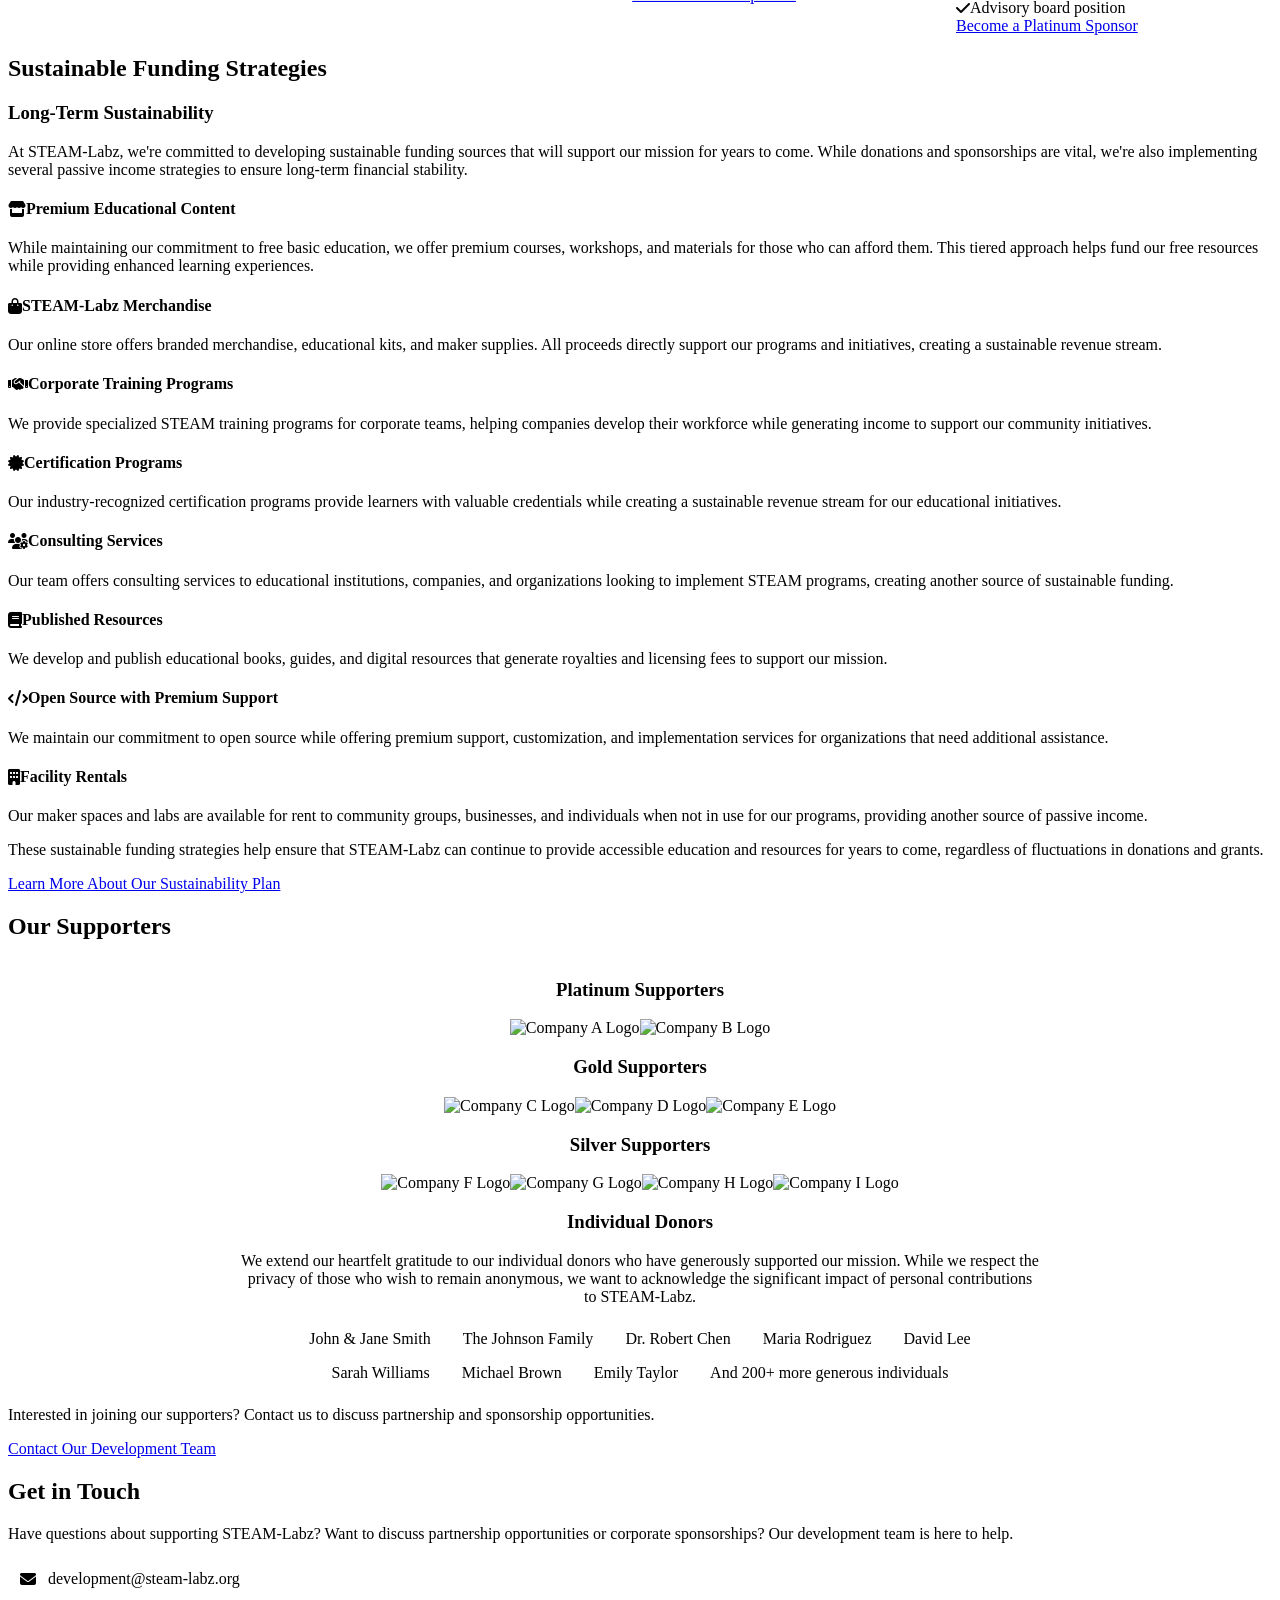
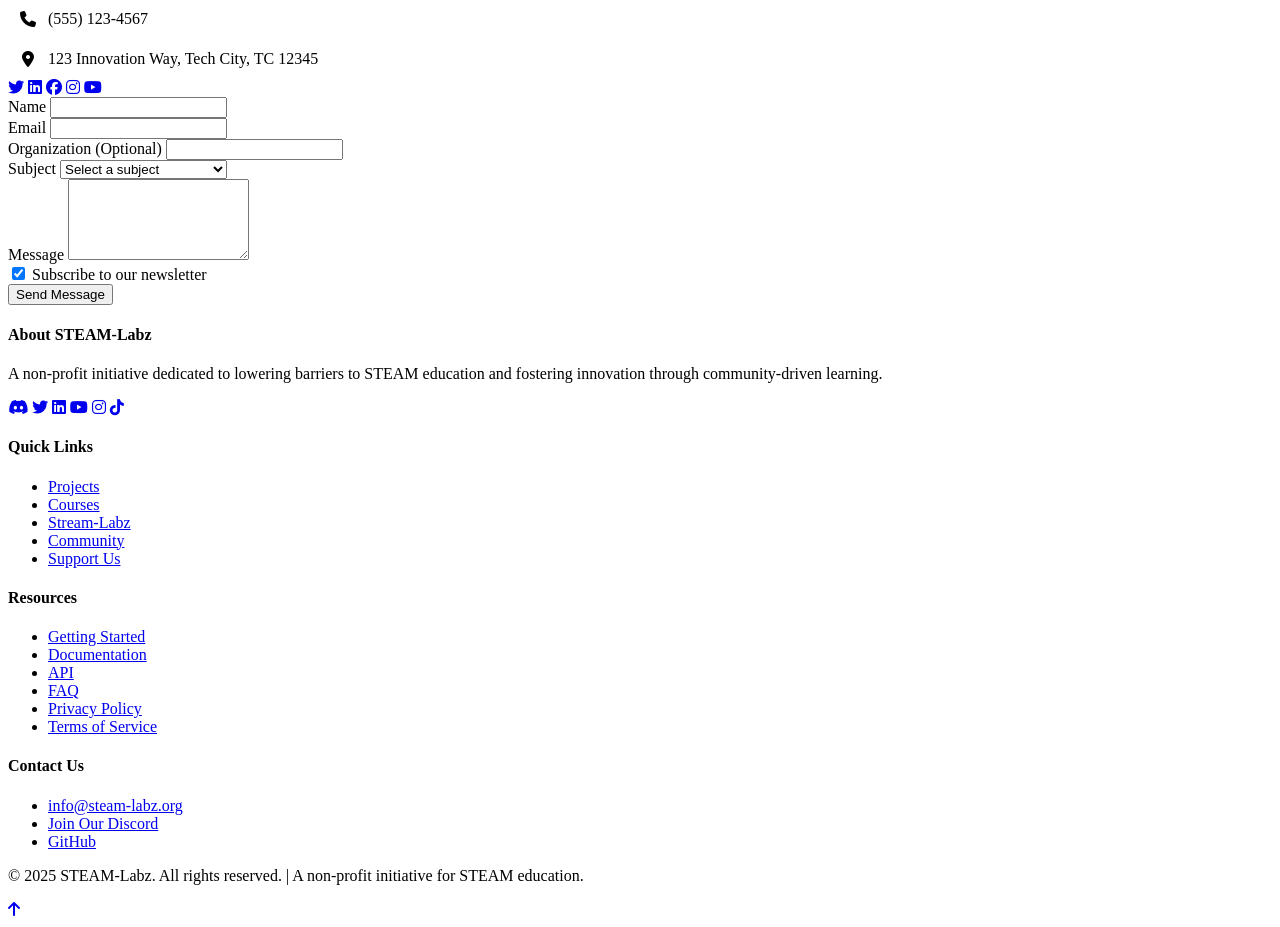
==== commit e46b18c0: "Update index.html" ====
--- a/index.html
+++ b/index.html
@@ -7,7 +7,7 @@
     <meta name="description" content="Support the STEAM-Labz initiative and help us provide accessible STEAM education and resources to creators, makers, and educators worldwide.">
     
     <!-- Favicon -->
-    <link rel="icon" type="image/png" href="images/STEAM-LABZ_BLK-Diamond.png">
+    <link rel="icon" type="image/png" href="./STEAM-LABZ_BLK-Diamond.png">
     
     <!-- Google Fonts -->
     <link rel="preconnect" href="https://fonts.googleapis.com">
@@ -15,8 +15,8 @@
     <link href="https://fonts.googleapis.com/css2?family=Montserrat:wght@400;500;600;700&family=Open+Sans:wght@400;500;600;700&display=swap" rel="stylesheet">
     
     <!-- CSS -->
-    <link rel="stylesheet" href="css/styles.css">
-    <link rel="stylesheet" href="css/support.css">
+    <link rel="stylesheet" href="./styles.css">
+    <link rel="stylesheet" href="./support.css">
     
     <!-- Font Awesome for icons -->
     <link rel="stylesheet" href="https://cdnjs.cloudflare.com/ajax/libs/font-awesome/6.4.0/css/all.min.css">
@@ -27,7 +27,7 @@
         <div class="container header-container">
             <div class="logo">
                 <a href="index.html">
-                    <img src="images/STEAM-LABZ_WHT-Diamond.png" alt="STEAM-Labz Logo">
+                    <img src="./STEAM-LABZ_WHT-Diamond.png" alt="STEAM-Labz Logo">
                 </a>
             </div>
             
--- a/support.css
+++ b/support.css
@@ -0,0 +1,563 @@
+/* Additional CSS for Support page specific styles */
+
+/* Stats Section */
+.stats-container {
+    display: grid;
+    grid-template-columns: repeat(auto-fit, minmax(200px, 1fr));
+    gap: var(--spacing-md);
+    margin-bottom: var(--spacing-lg);
+}
+
+.stat-card {
+    background-color: var(--white);
+    border-radius: var(--radius-md);
+    padding: var(--spacing-md);
+    text-align: center;
+    box-shadow: var(--shadow-md);
+    transition: transform var(--transition-normal);
+}
+
+.stat-card:hover {
+    transform: translateY(-5px);
+}
+
+.stat-icon {
+    width: 60px;
+    height: 60px;
+    background-color: var(--light-grey);
+    border-radius: var(--radius-full);
+    display: flex;
+    align-items: center;
+    justify-content: center;
+    margin: 0 auto var(--spacing-sm);
+    color: var(--deep-blue);
+    font-size: var(--font-size-2xl);
+}
+
+.stat-number {
+    font-size: var(--font-size-3xl);
+    font-weight: 700;
+    color: var(--deep-blue);
+    margin-bottom: var(--spacing-xs);
+}
+
+.stat-label {
+    color: var(--medium-grey);
+    font-size: var(--font-size-sm);
+}
+
+/* Mission List */
+.mission-list {
+    margin-bottom: var(--spacing-lg);
+}
+
+.mission-list li {
+    margin-bottom: var(--spacing-sm);
+    display: flex;
+    align-items: flex-start;
+}
+
+.mission-list li i {
+    color: var(--teal-blue);
+    margin-right: var(--spacing-sm);
+    margin-top: 0.25rem;
+}
+
+.mission-image img {
+    width: 100%;
+    height: auto;
+    border-radius: var(--radius-md);
+    box-shadow: var(--shadow-md);
+}
+
+/* Funding Progress */
+.funding-progress {
+    margin-bottom: var(--spacing-lg);
+}
+
+.funding-goal {
+    margin-bottom: var(--spacing-lg);
+    text-align: center;
+}
+
+.progress-container {
+    height: 30px;
+    background-color: var(--light-grey);
+    border-radius: var(--radius-md);
+    overflow: hidden;
+    margin: var(--spacing-sm) 0;
+}
+
+.progress-bar {
+    height: 100%;
+    background-color: var(--teal-blue);
+    display: flex;
+    align-items: center;
+    justify-content: center;
+    color: var(--white);
+    font-weight: 600;
+    transition: width 1s ease-in-out;
+}
+
+.progress-info {
+    display: flex;
+    justify-content: space-between;
+    color: var(--medium-grey);
+    font-size: var(--font-size-sm);
+}
+
+.funding-projects {
+    display: grid;
+    grid-template-columns: repeat(auto-fit, minmax(300px, 1fr));
+    gap: var(--spacing-md);
+}
+
+.project-progress {
+    background-color: var(--white);
+    border-radius: var(--radius-md);
+    padding: var(--spacing-md);
+    box-shadow: var(--shadow-sm);
+}
+
+.project-info h4 {
+    margin-bottom: var(--spacing-sm);
+}
+
+/* Support Options */
+.support-options {
+    display: grid;
+    grid-template-columns: repeat(auto-fit, minmax(300px, 1fr));
+    gap: var(--spacing-lg);
+}
+
+.support-card {
+    background-color: var(--white);
+    border-radius: var(--radius-md);
+    padding: var(--spacing-lg);
+    box-shadow: var(--shadow-md);
+    text-align: center;
+    transition: transform var(--transition-normal), box-shadow var(--transition-normal);
+}
+
+.support-card:hover {
+    transform: translateY(-5px);
+    box-shadow: var(--shadow-lg);
+}
+
+.support-icon {
+    width: 80px;
+    height: 80px;
+    background-color: var(--light-grey);
+    border-radius: var(--radius-full);
+    display: flex;
+    align-items: center;
+    justify-content: center;
+    margin: 0 auto var(--spacing-md);
+    color: var(--deep-blue);
+    font-size: var(--font-size-3xl);
+}
+
+.donation-buttons {
+    display: flex;
+    flex-wrap: wrap;
+    justify-content: center;
+    gap: var(--spacing-sm);
+    margin: var(--spacing-md) 0;
+}
+
+.donation-btn {
+    padding: 0.5rem 1rem;
+    background-color: var(--light-grey);
+    border: none;
+    border-radius: var(--radius-md);
+    font-weight: 600;
+    cursor: pointer;
+    transition: background-color var(--transition-fast), color var(--transition-fast);
+}
+
+.donation-btn:hover, .donation-btn.active {
+    background-color: var(--teal-blue);
+    color: var(--white);
+}
+
+.shop-items {
+    display: flex;
+    justify-content: center;
+    gap: var(--spacing-md);
+    margin: var(--spacing-md) 0;
+}
+
+.shop-item {
+    display: flex;
+    flex-direction: column;
+    align-items: center;
+    gap: var(--spacing-xs);
+}
+
+.shop-item img {
+    width: 80px;
+    height: 80px;
+    border-radius: var(--radius-md);
+    object-fit: cover;
+}
+
+.donation-needs, .volunteer-opportunities {
+    text-align: left;
+    margin: var(--spacing-md) 0;
+    padding-left: var(--spacing-lg);
+}
+
+.donation-needs li, .volunteer-opportunities li {
+    margin-bottom: var(--spacing-xs);
+}
+
+.social-share {
+    display: flex;
+    justify-content: center;
+    gap: var(--spacing-sm);
+    margin: var(--spacing-md) 0;
+}
+
+.social-share-btn {
+    display: flex;
+    align-items: center;
+    gap: var(--spacing-xs);
+    padding: 0.5rem 1rem;
+    background-color: var(--light-grey);
+    border-radius: var(--radius-md);
+    text-decoration: none;
+    color: var(--deep-blue);
+    transition: background-color var(--transition-fast), color var(--transition-fast);
+}
+
+.social-share-btn:hover {
+    background-color: var(--deep-blue);
+    color: var(--white);
+}
+
+/* Campaigns */
+.campaigns-grid {
+    display: grid;
+    grid-template-columns: repeat(auto-fit, minmax(350px, 1fr));
+    gap: var(--spacing-lg);
+    margin-bottom: var(--spacing-lg);
+}
+
+.campaign-card {
+    background-color: var(--white);
+    border-radius: var(--radius-md);
+    overflow: hidden;
+    box-shadow: var(--shadow-md);
+    transition: transform var(--transition-normal), box-shadow var(--transition-normal);
+}
+
+.campaign-card:hover {
+    transform: translateY(-5px);
+    box-shadow: var(--shadow-lg);
+}
+
+.campaign-image {
+    position: relative;
+}
+
+.campaign-image img {
+    width: 100%;
+    height: auto;
+}
+
+.campaign-badge {
+    position: absolute;
+    top: var(--spacing-sm);
+    right: var(--spacing-sm);
+    background-color: var(--vibrant-orange);
+    color: var(--white);
+    padding: 0.25rem 0.75rem;
+    border-radius: var(--radius-md);
+    font-weight: 600;
+    font-size: var(--font-size-sm);
+}
+
+.campaign-content {
+    padding: var(--spacing-md);
+}
+
+.campaign-progress {
+    margin: var(--spacing-md) 0;
+}
+
+.progress-stats {
+    display: flex;
+    justify-content: space-between;
+    color: var(--medium-grey);
+    font-size: var(--font-size-sm);
+    margin-top: var(--spacing-xs);
+}
+
+.campaign-meta {
+    display: flex;
+    justify-content: space-between;
+    color: var(--medium-grey);
+    font-size: var(--font-size-sm);
+    margin-bottom: var(--spacing-md);
+}
+
+/* Partnership Section */
+.partnership-grid {
+    display: grid;
+    grid-template-columns: repeat(auto-fit, minmax(350px, 1fr));
+    gap: var(--spacing-lg);
+}
+
+.partnership-card {
+    background-color: var(--white);
+    border-radius: var(--radius-md);
+    padding: var(--spacing-lg);
+    box-shadow: var(--shadow-md);
+    transition: transform var(--transition-normal), box-shadow var(--transition-normal);
+}
+
+.partnership-card:hover {
+    transform: translateY(-5px);
+    box-shadow: var(--shadow-lg);
+}
+
+.partnership-icon {
+    width: 80px;
+    height: 80px;
+    background-color: var(--light-grey);
+    border-radius: var(--radius-full);
+    display: flex;
+    align-items: center;
+    justify-content: center;
+    margin: 0 auto var(--spacing-md);
+    color: var(--deep-blue);
+    font-size: var(--font-size-3xl);
+}
+
+.partnership-benefits {
+    margin: var(--spacing-md) 0;
+    padding-left: var(--spacing-lg);
+}
+
+.partnership-benefits li {
+    margin-bottom: var(--spacing-xs);
+}
+
+/* Sponsorship Levels */
+.sponsorship-grid {
+    display: grid;
+    grid-template-columns: repeat(auto-fit, minmax(250px, 1fr));
+    gap: var(--spacing-lg);
+}
+
+.sponsorship-card {
+    background-color: var(--white);
+    border-radius: var(--radius-md);
+    overflow: hidden;
+    box-shadow: var(--shadow-md);
+    transition: transform var(--transition-normal), box-shadow var(--transition-normal);
+    position: relative;
+}
+
+.sponsorship-card:hover {
+    transform: translateY(-5px);
+    box-shadow: var(--shadow-lg);
+}
+
+.sponsorship-card.featured {
+    transform: scale(1.05);
+    box-shadow: var(--shadow-lg);
+}
+
+.sponsorship-card.featured:hover {
+    transform: scale(1.05) translateY(-5px);
+}
+
+.sponsorship-badge {
+    position: absolute;
+    top: var(--spacing-sm);
+    right: var(--spacing-sm);
+    background-color: var(--vibrant-orange);
+    color: var(--white);
+    padding: 0.25rem 0.75rem;
+    border-radius: var(--radius-md);
+    font-weight: 600;
+    font-size: var(--font-size-sm);
+    z-index: 1;
+}
+
+.sponsorship-header {
+    padding: var(--spacing-md);
+    text-align: center;
+    color: var(--white);
+}
+
+.sponsorship-header.bronze {
+    background-color: #cd7f32;
+}
+
+.sponsorship-header.silver {
+    background-color: #c0c0c0;
+}
+
+.sponsorship-header.gold {
+    background-color: #ffd700;
+    color: var(--deep-blue);
+}
+
+.sponsorship-header.platinum {
+    background-color: #e5e4e2;
+    color: var(--deep-blue);
+}
+
+.sponsorship-amount {
+    font-size: var(--font-size-lg);
+    font-weight: 600;
+    margin-top: var(--spacing-xs);
+}
+
+.sponsorship-content {
+    padding: var(--spacing-md);
+}
+
+.sponsorship-benefits {
+    list-style: none;
+    padding: 0;
+    margin: var(--spacing-md) 0;
+}
+
+.sponsorship-benefits li {
+    display: flex;
+    align-items: center;
+    gap: var(--spacing-sm);
+    margin-bottom: var(--spacing-sm);
+}
+
+.sponsorship-benefits li i.fa-check {
+    color: var(--green);
+}
+
+.sponsorship-benefits li i.fa-times {
+    color: var(--medium-grey);
+}
+
+/* Income Strategies */
+.income-strategy {
+    margin-bottom: var(--spacing-md);
+}
+
+.income-strategy h4 {
+    display: flex;
+    align-items: center;
+    gap: var(--spacing-sm);
+    color: var(--deep-blue);
+}
+
+.income-strategy h4 i {
+    color: var(--teal-blue);
+}
+
+/* Donor Recognition */
+.donor-tiers {
+    display: flex;
+    flex-direction: column;
+    gap: var(--spacing-lg);
+}
+
+.donor-tier {
+    text-align: center;
+}
+
+.donor-logos {
+    display: flex;
+    flex-wrap: wrap;
+    justify-content: center;
+    gap: var(--spacing-lg);
+    margin-top: var(--spacing-md);
+}
+
+.donor-logo img {
+    max-width: 100%;
+    height: auto;
+    border-radius: var(--radius-sm);
+}
+
+.individual-donors {
+    max-width: 800px;
+    margin: 0 auto;
+}
+
+.donor-wall {
+    display: flex;
+    flex-wrap: wrap;
+    justify-content: center;
+    gap: var(--spacing-md);
+    margin-top: var(--spacing-md);
+}
+
+.donor-wall span {
+    background-color: var(--light-grey);
+    padding: 0.5rem 1rem;
+    border-radius: var(--radius-md);
+    font-size: var(--font-size-sm);
+}
+
+/* Contact Section */
+.contact-info {
+    margin: var(--spacing-lg) 0;
+}
+
+.contact-item {
+    display: flex;
+    align-items: center;
+    gap: var(--spacing-md);
+    margin-bottom: var(--spacing-md);
+}
+
+.contact-item i {
+    width: 40px;
+    height: 40px;
+    background-color: var(--light-grey);
+    border-radius: var(--radius-full);
+    display: flex;
+    align-items: center;
+    justify-content: center;
+    color: var(--deep-blue);
+}
+
+/* Media queries */
+@media (max-width: 992px) {
+    .grid-cols-2 {
+        grid-template-columns: 1fr;
+    }
+    
+    .mission-image {
+        margin-top: var(--spacing-lg);
+    }
+}
+
+@media (max-width: 768px) {
+    .support-options {
+        grid-template-columns: 1fr;
+    }
+    
+    .campaigns-grid {
+        grid-template-columns: 1fr;
+    }
+    
+    .partnership-grid {
+        grid-template-columns: 1fr;
+    }
+    
+    .sponsorship-grid {
+        grid-template-columns: 1fr;
+    }
+    
+    .sponsorship-card.featured {
+        transform: none;
+    }
+    
+    .sponsorship-card.featured:hover {
+        transform: translateY(-5px);
+    }
+}
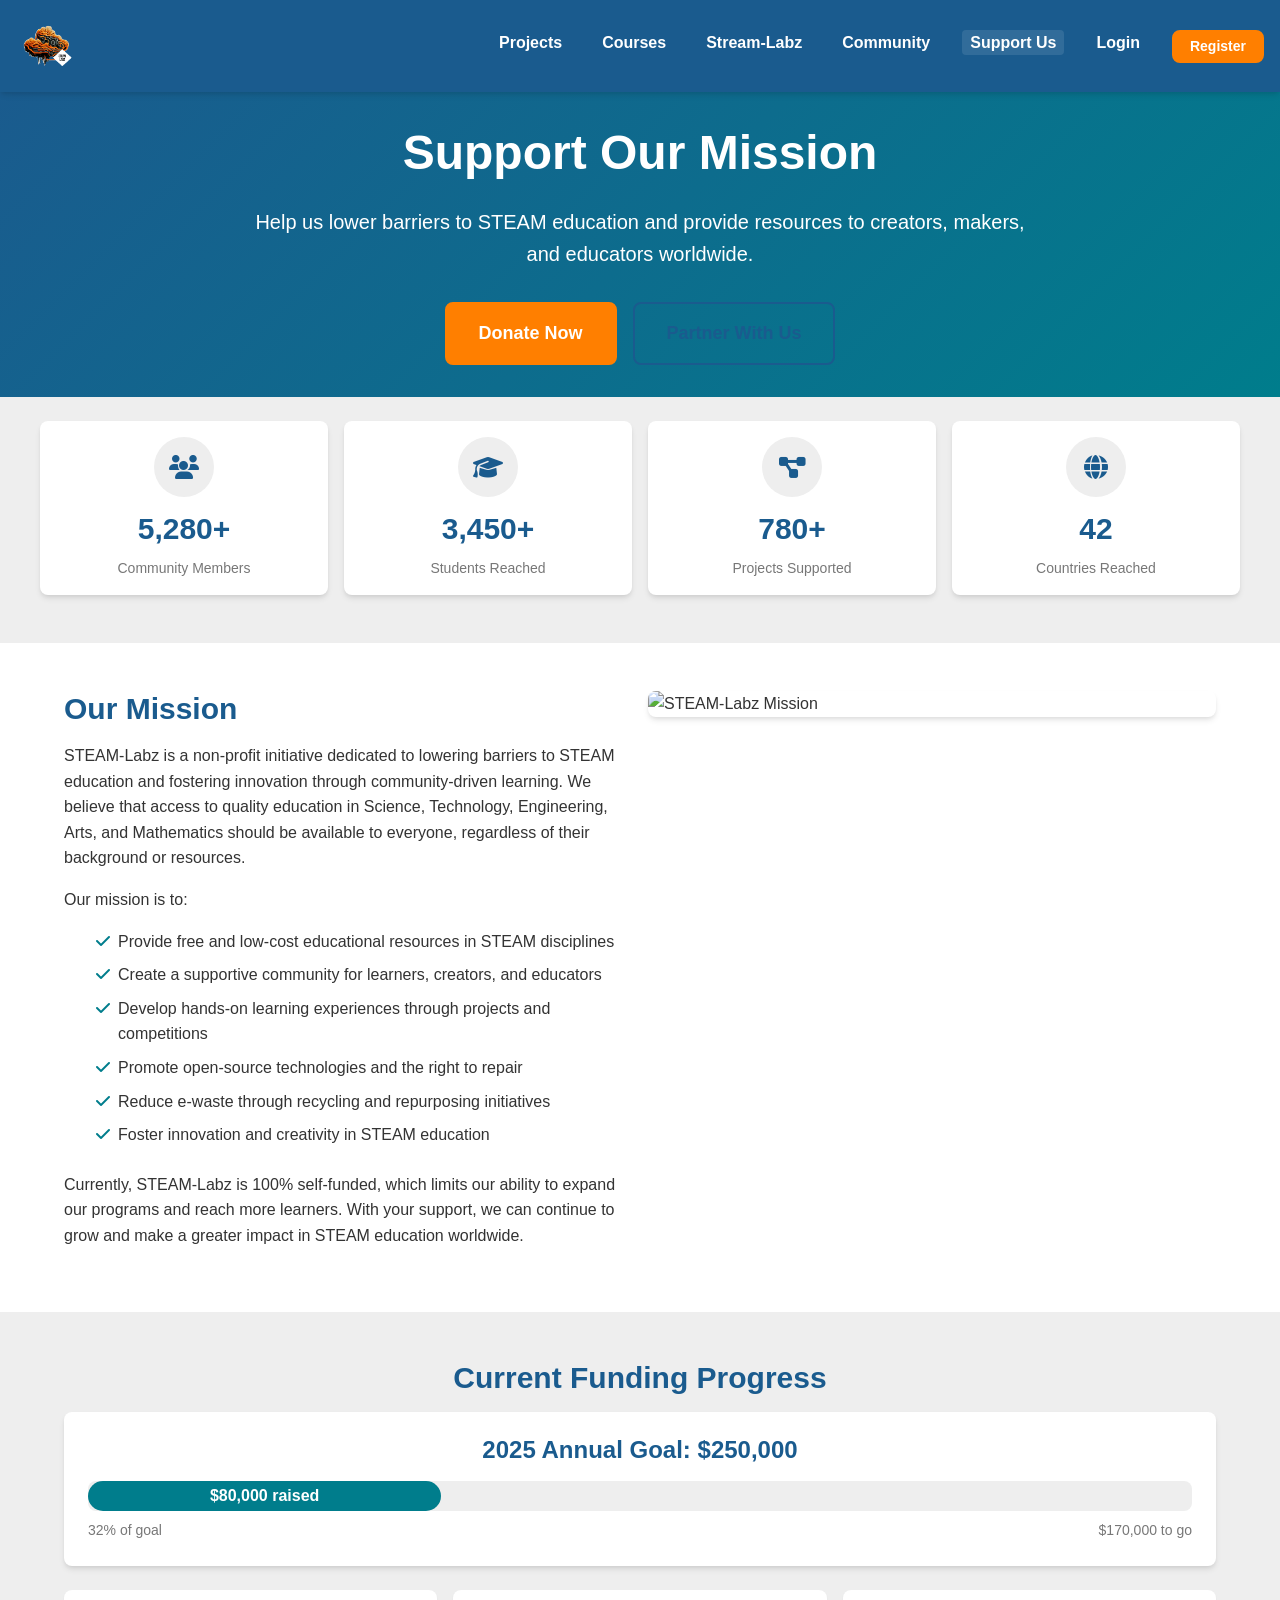
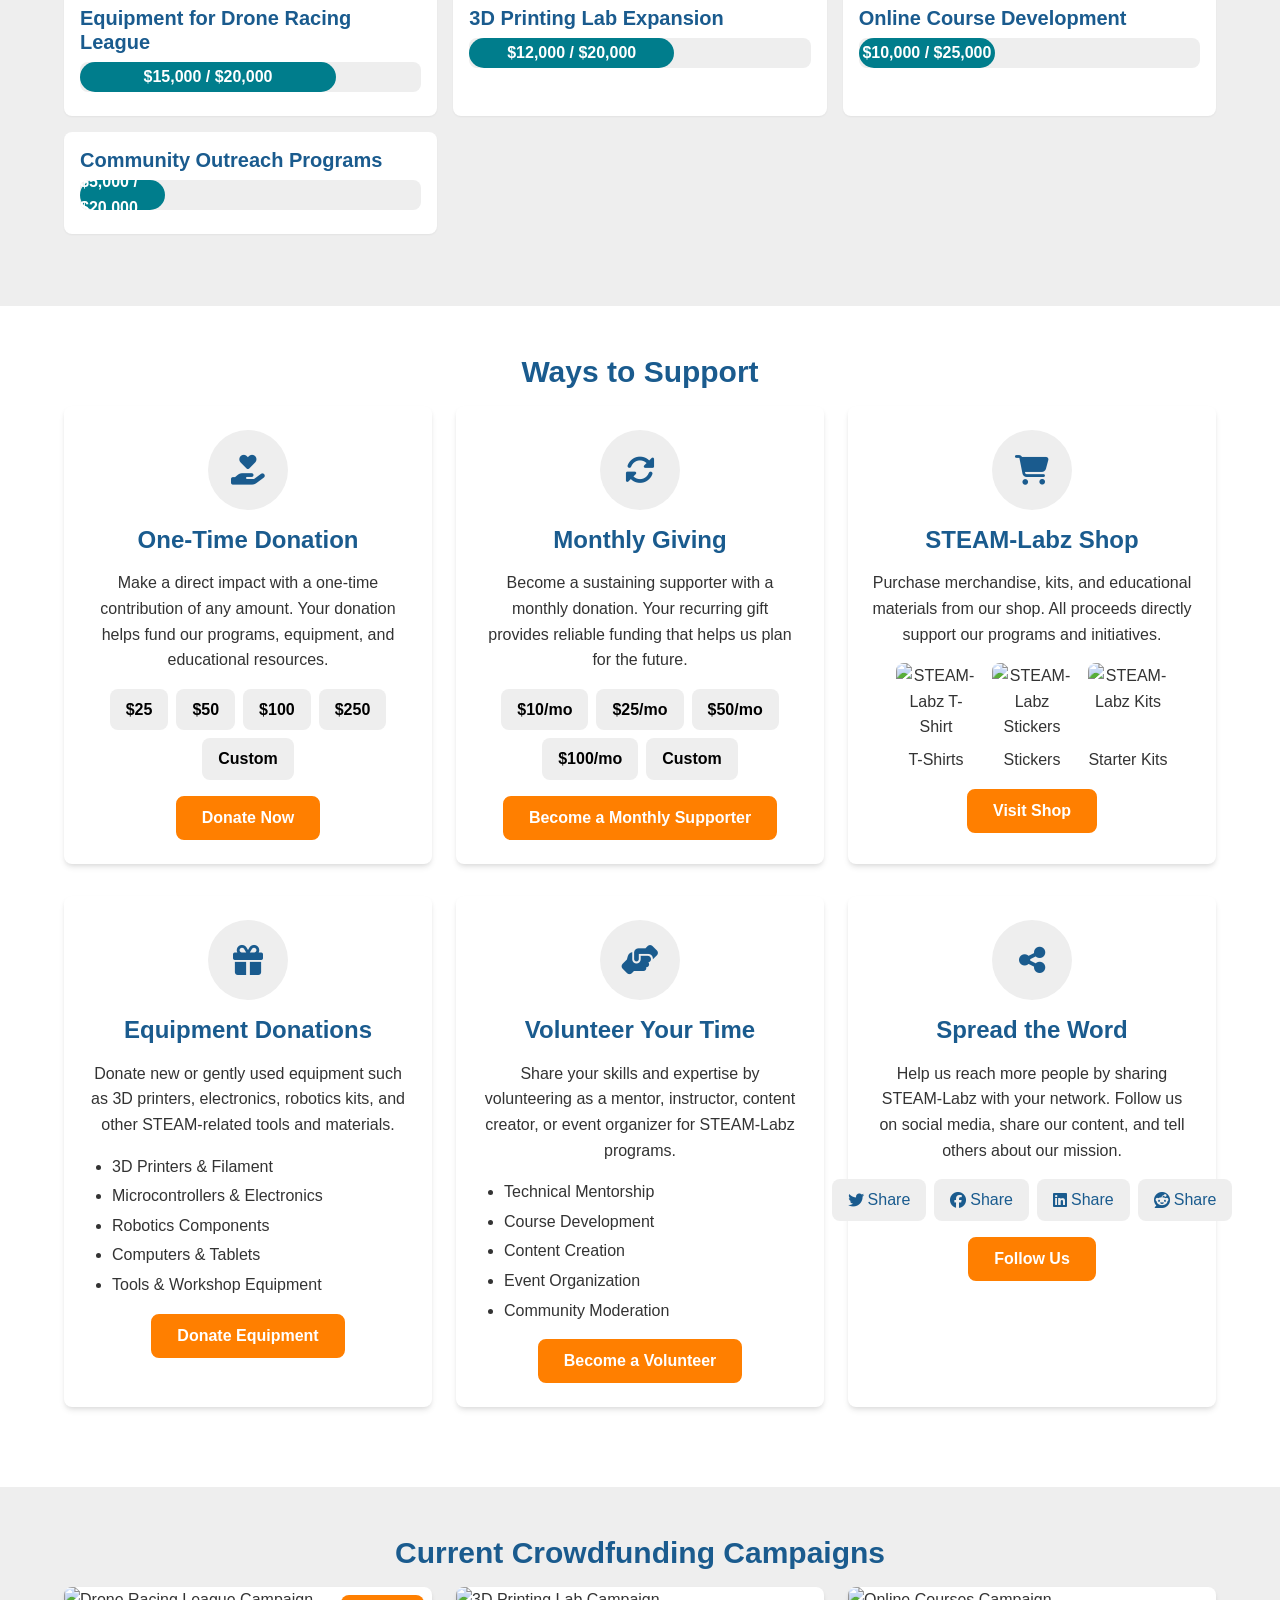
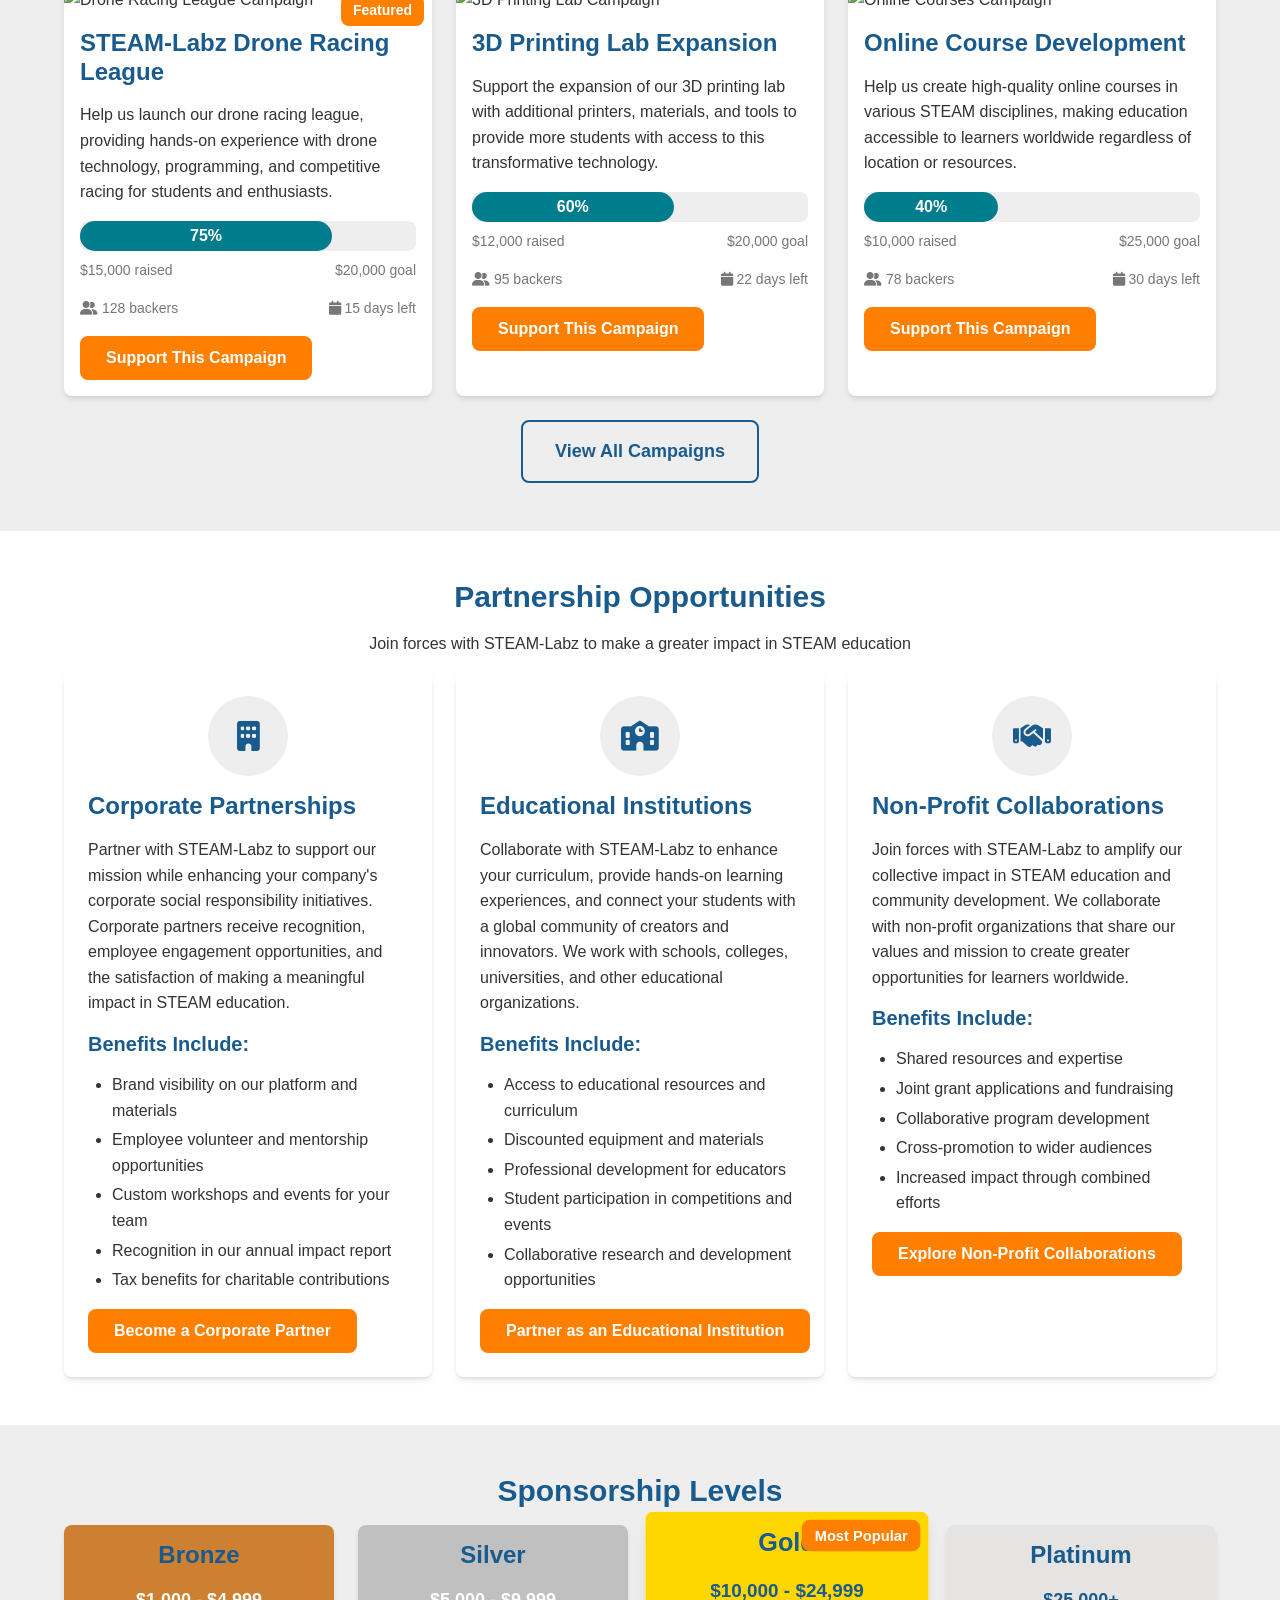
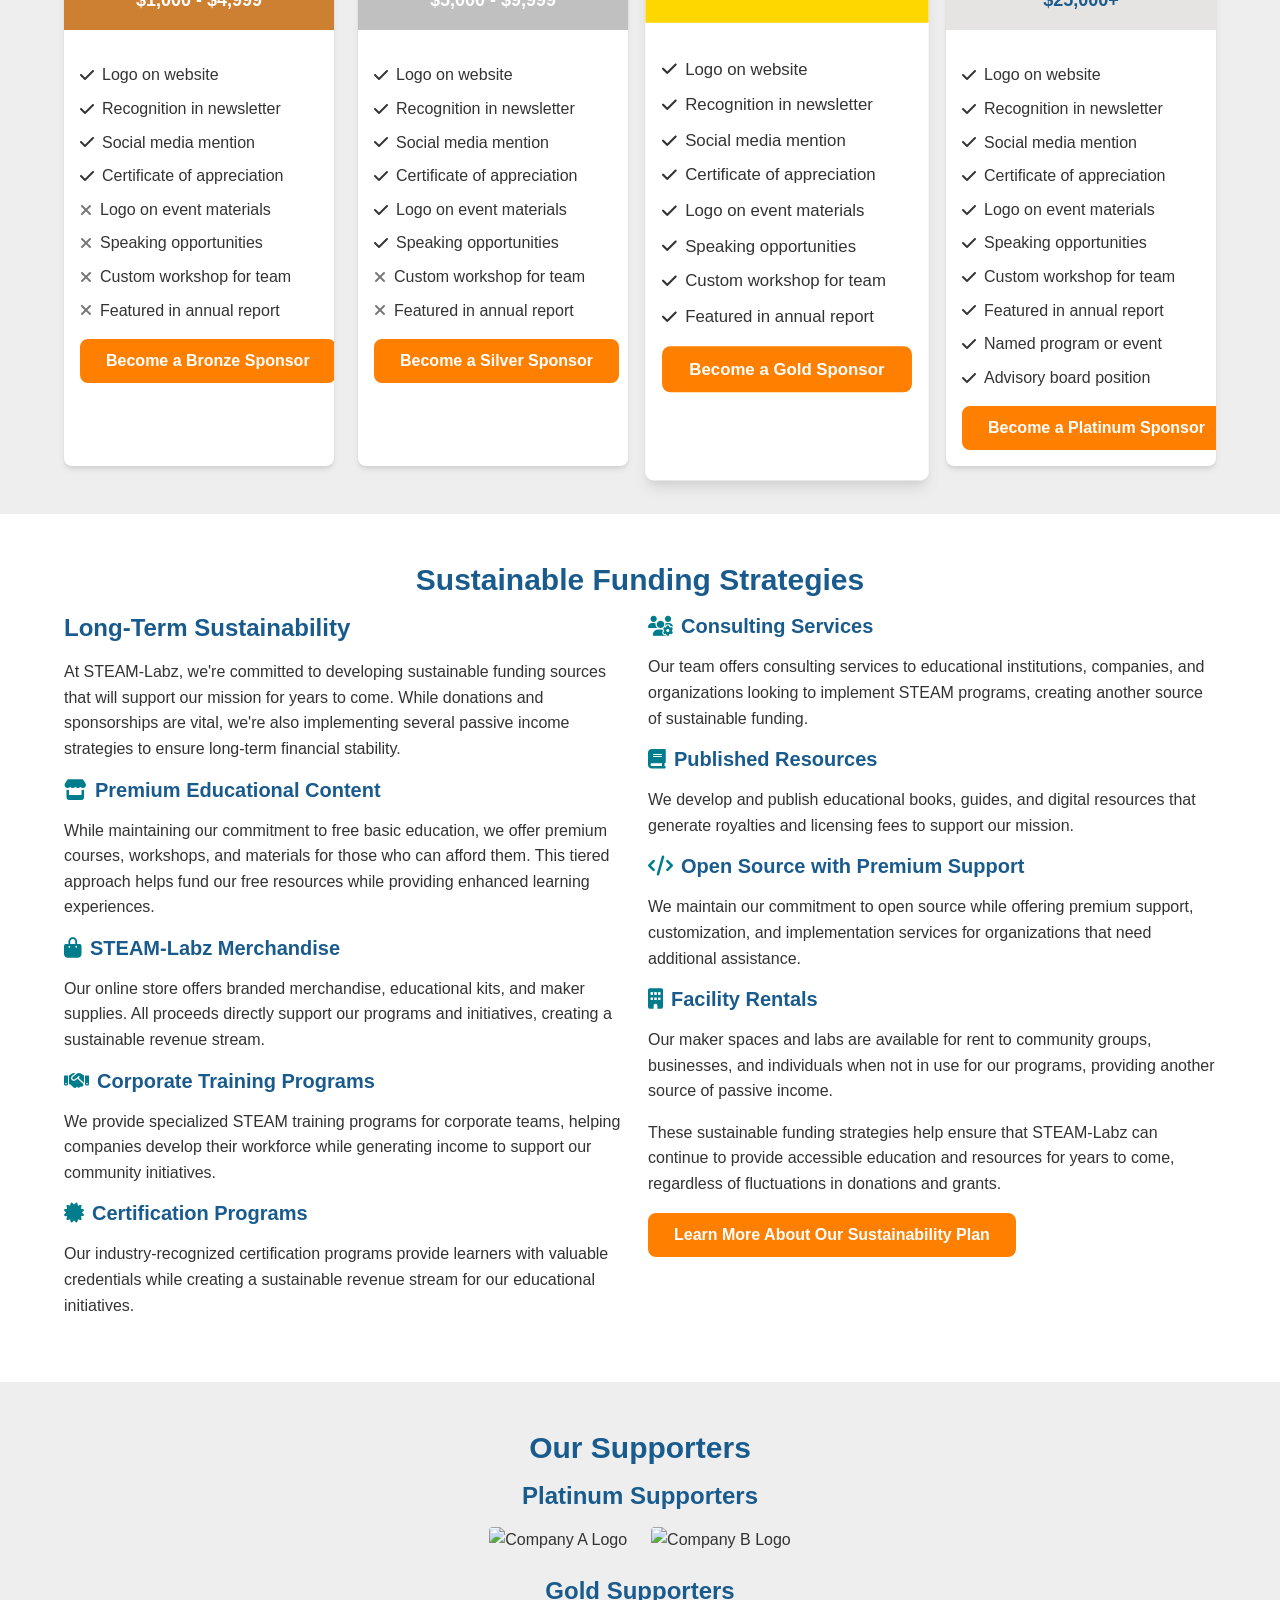
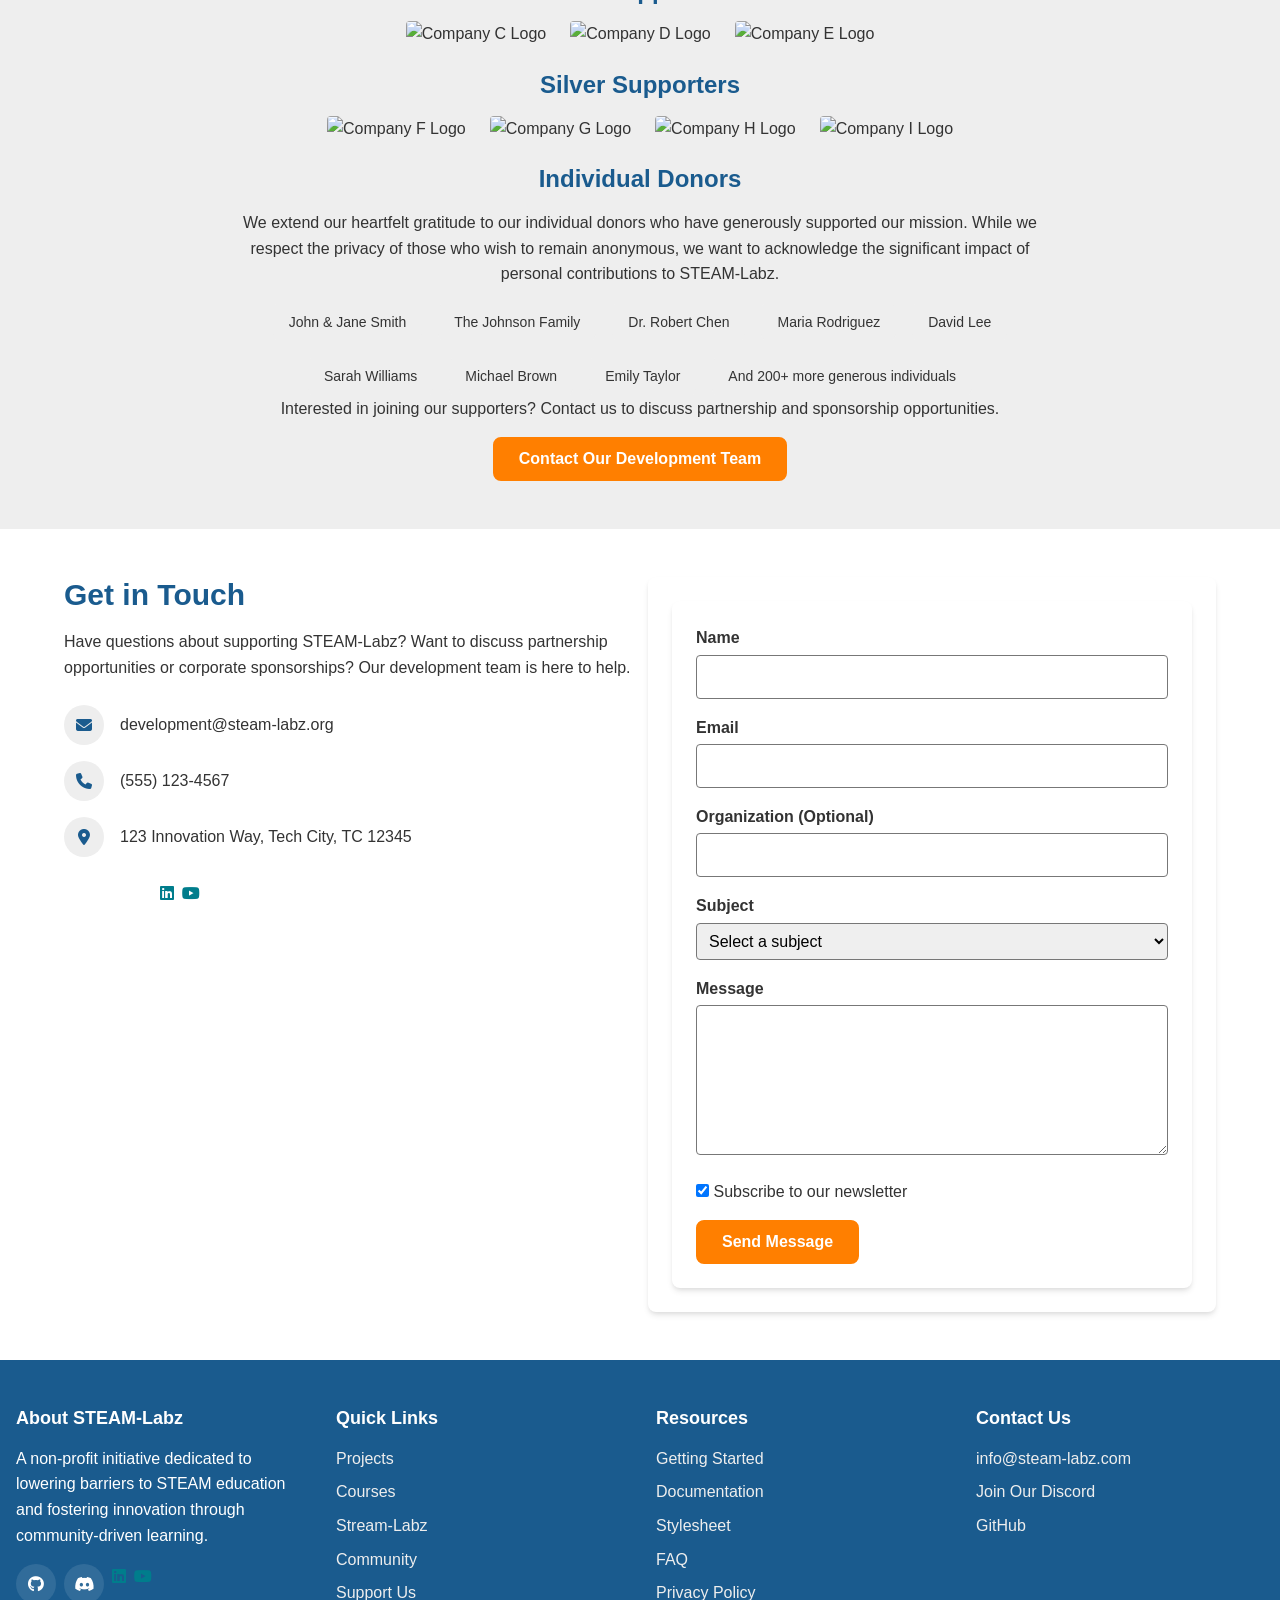
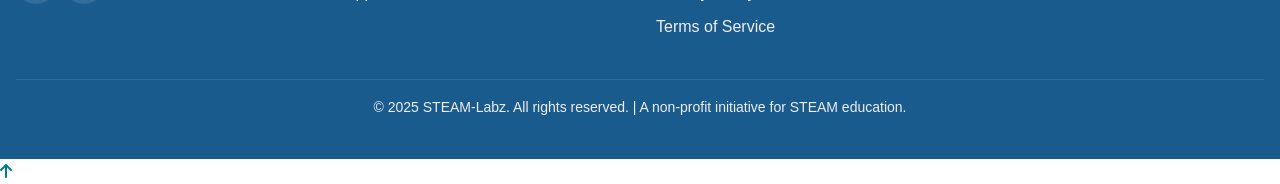
==== commit b17c6449: "Update index.html" ====
--- a/index.html
+++ b/index.html
@@ -718,11 +718,10 @@
                     </div>
                     
                     <div class="social-links mt-4">
-                        <a href="#" class="social-link"><i class="fab fa-twitter"></i></a>
-                        <a href="#" class="social-link"><i class="fab fa-linkedin"></i></a>
-                        <a href="#" class="social-link"><i class="fab fa-facebook"></i></a>
-                        <a href="#" class="social-link"><i class="fab fa-instagram"></i></a>
-                        <a href="#" class="social-link"><i class="fab fa-youtube"></i></a>
+                        <a href="https://github.com/STEAM-Labz" class="social-link"><i class="fab fa-github"></i></a>
+                        <a href="https://discord.gg/5gHfkSJGZz" class="social-link"><i class="fab fa-discord"></i></a>
+                        <a href="https://www.linkedin.com/in/travis-a-bowman" class="social-icon"><i class="fab fa-linkedin"></i></a>
+                        <a href="https://youtube.com/@steam-labz" class="social-icon"><i class="fab fa-youtube"></i></a>
                     </div>
                 </div>
                 
@@ -784,12 +783,10 @@
                     <h4 class="footer-heading">About STEAM-Labz</h4>
                     <p>A non-profit initiative dedicated to lowering barriers to STEAM education and fostering innovation through community-driven learning.</p>
                     <div class="social-links mt-3">
-                        <a href="#" class="social-link"><i class="fab fa-discord"></i></a>
-                        <a href="#" class="social-link"><i class="fab fa-twitter"></i></a>
-                        <a href="#" class="social-link"><i class="fab fa-linkedin"></i></a>
-                        <a href="#" class="social-link"><i class="fab fa-youtube"></i></a>
-                        <a href="#" class="social-link"><i class="fab fa-instagram"></i></a>
-                        <a href="#" class="social-link"><i class="fab fa-tiktok"></i></a>
+                        <a href="https://github.com/STEAM-Labz" class="social-link"><i class="fab fa-github"></i></a>
+                        <a href="https://discord.gg/5gHfkSJGZz" class="social-link"><i class="fab fa-discord"></i></a>
+                        <a href="https://www.linkedin.com/in/travis-a-bowman" class="social-icon"><i class="fab fa-linkedin"></i></a>
+                        <a href="https://youtube.com/@steam-labz" class="social-icon"><i class="fab fa-youtube"></i></a>
                     </div>
                 </div>
                 
@@ -807,10 +804,10 @@
                 <div>
                     <h4 class="footer-heading">Resources</h4>
                     <ul class="footer-links">
-                        <li class="footer-link"><a href="#">Getting Started</a></li>
-                        <li class="footer-link"><a href="#">Documentation</a></li>
-                        <li class="footer-link"><a href="#">API</a></li>
-                        <li class="footer-link"><a href="#">FAQ</a></li>
+                        <li class="footer-link"><a href="https://steam-labz.com/project-specifications/">Getting Started</a></li>
+                        <li class="footer-link"><a href="https://steam-labz.com/github-project/">Documentation</a></li>
+                        <li class="footer-link"><a href="https://steam-labz.com/stylesheet/">Stylesheet</a></li>
+                        <li class="footer-link"><a href="https://steam-labz.com/content-guidelines/">FAQ</a></li>
                         <li class="footer-link"><a href="#">Privacy Policy</a></li>
                         <li class="footer-link"><a href="#">Terms of Service</a></li>
                     </ul>
@@ -819,8 +816,8 @@
                 <div>
                     <h4 class="footer-heading">Contact Us</h4>
                     <ul class="footer-links">
-                        <li class="footer-link"><a href="mailto:info@steam-labz.org">info@steam-labz.org</a></li>
-                        <li class="footer-link"><a href="#">Join Our Discord</a></li>
+                        <li class="footer-link"><a href="mailto:info@steam-labz.com">info@steam-labz.com</a></li>
+                        <li class="footer-link"><a href="https://discord.com/invite/5gHfkSJGZz">Join Our Discord</a></li>
                         <li class="footer-link"><a href="https://github.com/STEAM-Labz">GitHub</a></li>
                     </ul>
                 </div>
--- a/styles.css
+++ b/styles.css
@@ -0,0 +1,965 @@
+/* STEAM-Labz Main CSS Stylesheet */
+
+/* ===== Variables ===== */
+:root {
+  /* Primary Colors */
+  --deep-blue: #1a5b8e;
+  --vibrant-orange: #ff7f00;
+  --black: #000000;
+  --white: #ffffff;
+  
+  /* Secondary Colors */
+  --teal-blue: #007d8c;
+  --purple-accent: #6a1b9a;
+  --circuit-green: #00c853;
+  --soft-yellow: #ffeb3b;
+  
+  /* Neutral Colors */
+  --dark-grey: #333333;
+  --medium-grey: #777777;
+  --light-grey: #eeeeee;
+  
+  /* Font Families */
+  --heading-font: 'Montserrat', sans-serif;
+  --body-font: 'Open Sans', sans-serif;
+  
+  /* Font Sizes */
+  --font-size-xs: 0.75rem;   /* 12px */
+  --font-size-sm: 0.875rem;  /* 14px */
+  --font-size-md: 1rem;      /* 16px */
+  --font-size-lg: 1.125rem;  /* 18px */
+  --font-size-xl: 1.25rem;   /* 20px */
+  --font-size-2xl: 1.5rem;   /* 24px */
+  --font-size-3xl: 1.875rem; /* 30px */
+  --font-size-4xl: 2.25rem;  /* 36px */
+  --font-size-5xl: 3rem;     /* 48px */
+  
+  /* Spacing */
+  --spacing-xs: 0.25rem;  /* 4px */
+  --spacing-sm: 0.5rem;   /* 8px */
+  --spacing-md: 1rem;     /* 16px */
+  --spacing-lg: 1.5rem;   /* 24px */
+  --spacing-xl: 2rem;     /* 32px */
+  --spacing-2xl: 3rem;    /* 48px */
+  --spacing-3xl: 4rem;    /* 64px */
+  
+  /* Border Radius */
+  --radius-sm: 0.25rem;   /* 4px */
+  --radius-md: 0.5rem;    /* 8px */
+  --radius-lg: 1rem;      /* 16px */
+  --radius-full: 9999px;
+  
+  /* Box Shadows */
+  --shadow-sm: 0 1px 2px 0 rgba(0, 0, 0, 0.05);
+  --shadow-md: 0 4px 6px -1px rgba(0, 0, 0, 0.1), 0 2px 4px -1px rgba(0, 0, 0, 0.06);
+  --shadow-lg: 0 10px 15px -3px rgba(0, 0, 0, 0.1), 0 4px 6px -2px rgba(0, 0, 0, 0.05);
+  --shadow-xl: 0 20px 25px -5px rgba(0, 0, 0, 0.1), 0 10px 10px -5px rgba(0, 0, 0, 0.04);
+  
+  /* Transitions */
+  --transition-fast: 150ms ease;
+  --transition-normal: 300ms ease;
+  --transition-slow: 500ms ease;
+  
+  /* Container Widths */
+  --container-sm: 640px;
+  --container-md: 768px;
+  --container-lg: 1024px;
+  --container-xl: 1280px;
+  --container-2xl: 1536px;
+}
+
+/* ===== Reset & Base Styles ===== */
+*, *::before, *::after {
+  box-sizing: border-box;
+  margin: 0;
+  padding: 0;
+}
+
+html {
+  font-size: 16px;
+  scroll-behavior: smooth;
+}
+
+body {
+  font-family: var(--body-font);
+  font-size: var(--font-size-md);
+  line-height: 1.6;
+  color: var(--dark-grey);
+  background-color: var(--white);
+  overflow-x: hidden;
+}
+
+img, picture, video, canvas, svg {
+  display: block;
+  max-width: 100%;
+}
+
+input, button, textarea, select {
+  font: inherit;
+}
+
+p, h1, h2, h3, h4, h5, h6 {
+  overflow-wrap: break-word;
+}
+
+h1, h2, h3, h4, h5, h6 {
+  font-family: var(--heading-font);
+  font-weight: 700;
+  line-height: 1.2;
+  margin-bottom: var(--spacing-md);
+  color: var(--deep-blue);
+}
+
+h1 {
+  font-size: var(--font-size-4xl);
+}
+
+h2 {
+  font-size: var(--font-size-3xl);
+}
+
+h3 {
+  font-size: var(--font-size-2xl);
+}
+
+h4 {
+  font-size: var(--font-size-xl);
+}
+
+h5 {
+  font-size: var(--font-size-lg);
+}
+
+h6 {
+  font-size: var(--font-size-md);
+}
+
+p {
+  margin-bottom: var(--spacing-md);
+}
+
+a {
+  color: var(--teal-blue);
+  text-decoration: none;
+  transition: color var(--transition-fast);
+}
+
+a:hover {
+  color: var(--deep-blue);
+  text-decoration: underline;
+}
+
+ul, ol {
+  margin-bottom: var(--spacing-md);
+  padding-left: var(--spacing-xl);
+}
+
+/* ===== Layout ===== */
+.container {
+  width: 100%;
+  max-width: var(--container-xl);
+  margin-left: auto;
+  margin-right: auto;
+  padding-left: var(--spacing-md);
+  padding-right: var(--spacing-md);
+}
+
+.row {
+  display: flex;
+  flex-wrap: wrap;
+  margin-left: calc(-1 * var(--spacing-md));
+  margin-right: calc(-1 * var(--spacing-md));
+}
+
+.col {
+  flex: 1 0 0%;
+  padding-left: var(--spacing-md);
+  padding-right: var(--spacing-md);
+}
+
+/* Column widths */
+.col-1 { flex: 0 0 8.333333%; max-width: 8.333333%; }
+.col-2 { flex: 0 0 16.666667%; max-width: 16.666667%; }
+.col-3 { flex: 0 0 25%; max-width: 25%; }
+.col-4 { flex: 0 0 33.333333%; max-width: 33.333333%; }
+.col-5 { flex: 0 0 41.666667%; max-width: 41.666667%; }
+.col-6 { flex: 0 0 50%; max-width: 50%; }
+.col-7 { flex: 0 0 58.333333%; max-width: 58.333333%; }
+.col-8 { flex: 0 0 66.666667%; max-width: 66.666667%; }
+.col-9 { flex: 0 0 75%; max-width: 75%; }
+.col-10 { flex: 0 0 83.333333%; max-width: 83.333333%; }
+.col-11 { flex: 0 0 91.666667%; max-width: 91.666667%; }
+.col-12 { flex: 0 0 100%; max-width: 100%; }
+
+/* ===== Grid System ===== */
+.grid {
+  display: grid;
+  gap: var(--spacing-md);
+}
+
+.grid-cols-1 { grid-template-columns: repeat(1, minmax(0, 1fr)); }
+.grid-cols-2 { grid-template-columns: repeat(2, minmax(0, 1fr)); }
+.grid-cols-3 { grid-template-columns: repeat(3, minmax(0, 1fr)); }
+.grid-cols-4 { grid-template-columns: repeat(4, minmax(0, 1fr)); }
+
+/* ===== Spacing ===== */
+.m-0 { margin: 0; }
+.m-1 { margin: var(--spacing-xs); }
+.m-2 { margin: var(--spacing-sm); }
+.m-3 { margin: var(--spacing-md); }
+.m-4 { margin: var(--spacing-lg); }
+.m-5 { margin: var(--spacing-xl); }
+.m-6 { margin: var(--spacing-2xl); }
+.m-7 { margin: var(--spacing-3xl); }
+
+.mx-auto {
+  margin-left: auto;
+  margin-right: auto;
+}
+
+.my-auto {
+  margin-top: auto;
+  margin-bottom: auto;
+}
+
+.p-0 { padding: 0; }
+.p-1 { padding: var(--spacing-xs); }
+.p-2 { padding: var(--spacing-sm); }
+.p-3 { padding: var(--spacing-md); }
+.p-4 { padding: var(--spacing-lg); }
+.p-5 { padding: var(--spacing-xl); }
+.p-6 { padding: var(--spacing-2xl); }
+.p-7 { padding: var(--spacing-3xl); }
+
+/* ===== Header & Navigation ===== */
+.header {
+  background-color: var(--deep-blue);
+  color: var(--white);
+  padding: var(--spacing-md) 0;
+  box-shadow: var(--shadow-md);
+  position: sticky;
+  top: 0;
+  z-index: 100;
+}
+
+.header-container {
+  display: flex;
+  justify-content: space-between;
+  align-items: center;
+}
+
+.logo {
+  display: flex;
+  align-items: center;
+}
+
+.logo img {
+  height: 60px;
+  width: auto;
+}
+
+.nav {
+  display: flex;
+  align-items: center;
+}
+
+.nav-list {
+  display: flex;
+  list-style: none;
+  margin: 0;
+  padding: 0;
+}
+
+.nav-item {
+  margin-left: var(--spacing-lg);
+}
+
+.nav-link {
+  color: var(--white);
+  font-weight: 600;
+  text-decoration: none;
+  transition: color var(--transition-fast);
+  padding: var(--spacing-xs) var(--spacing-sm);
+  border-radius: var(--radius-sm);
+}
+
+.nav-link:hover {
+  color: var(--soft-yellow);
+  text-decoration: none;
+}
+
+.nav-link.active {
+  background-color: rgba(255, 255, 255, 0.1);
+}
+
+.mobile-menu-toggle {
+  display: none;
+  background: none;
+  border: none;
+  color: var(--white);
+  font-size: var(--font-size-xl);
+  cursor: pointer;
+}
+
+/* ===== Hero Section ===== */
+.hero {
+  background-color: var(--deep-blue);
+  background-image: linear-gradient(135deg, var(--deep-blue) 0%, var(--teal-blue) 100%);
+  color: var(--white);
+  padding: var(--spacing-3xl) 0;
+  position: relative;
+  overflow: hidden;
+}
+
+.hero-content {
+  position: relative;
+  z-index: 1;
+  max-width: 800px;
+  margin: 0 auto;
+  text-align: center;
+}
+
+.hero h1 {
+  font-size: var(--font-size-5xl);
+  margin-bottom: var(--spacing-lg);
+  color: var(--white);
+}
+
+.hero p {
+  font-size: var(--font-size-xl);
+  margin-bottom: var(--spacing-xl);
+}
+
+.hero-image {
+  margin-top: var(--spacing-xl);
+  text-align: center;
+}
+
+.hero-image img {
+  max-width: 100%;
+  height: auto;
+  border-radius: var(--radius-lg);
+  box-shadow: var(--shadow-xl);
+}
+
+/* ===== Buttons ===== */
+.btn {
+  display: inline-block;
+  font-weight: 600;
+  text-align: center;
+  white-space: nowrap;
+  vertical-align: middle;
+  user-select: none;
+  border: 2px solid transparent;
+  padding: var(--spacing-sm) var(--spacing-lg);
+  font-size: var(--font-size-md);
+  line-height: 1.5;
+  border-radius: var(--radius-md);
+  transition: all var(--transition-normal);
+  cursor: pointer;
+}
+
+.btn:hover {
+  text-decoration: none;
+}
+
+.btn-primary {
+  background-color: var(--vibrant-orange);
+  color: var(--white);
+  border-color: var(--vibrant-orange);
+}
+
+.btn-primary:hover {
+  background-color: #e67300;
+  border-color: #e67300;
+  color: var(--white);
+}
+
+.btn-secondary {
+  background-color: var(--teal-blue);
+  color: var(--white);
+  border-color: var(--teal-blue);
+}
+
+.btn-secondary:hover {
+  background-color: #006a78;
+  border-color: #006a78;
+  color: var(--white);
+}
+
+.btn-outline {
+  background-color: transparent;
+  color: var(--deep-blue);
+  border-color: var(--deep-blue);
+}
+
+.btn-outline:hover {
+  background-color: var(--deep-blue);
+  color: var(--white);
+}
+
+.btn-lg {
+  padding: var(--spacing-md) var(--spacing-xl);
+  font-size: var(--font-size-lg);
+}
+
+.btn-sm {
+  padding: var(--spacing-xs) var(--spacing-md);
+  font-size: var(--font-size-sm);
+}
+
+/* ===== Cards ===== */
+.card {
+  background-color: var(--white);
+  border-radius: var(--radius-md);
+  box-shadow: var(--shadow-md);
+  overflow: hidden;
+  transition: transform var(--transition-normal), box-shadow var(--transition-normal);
+}
+
+.card:hover {
+  transform: translateY(-5px);
+  box-shadow: var(--shadow-lg);
+}
+
+.card-image {
+  width: 100%;
+  height: 200px;
+  object-fit: cover;
+}
+
+.card-content {
+  padding: var(--spacing-lg);
+}
+
+.card-title {
+  font-size: var(--font-size-xl);
+  margin-bottom: var(--spacing-sm);
+}
+
+.card-text {
+  margin-bottom: var(--spacing-md);
+}
+
+.card-footer {
+  padding: var(--spacing-md) var(--spacing-lg);
+  background-color: var(--light-grey);
+  display: flex;
+  justify-content: space-between;
+  align-items: center;
+}
+
+/* ===== Features Section ===== */
+.features {
+  padding: var(--spacing-3xl) 0;
+}
+
+.feature-icon {
+  width: 80px;
+  height: 80px;
+  background-color: var(--light-grey);
+  border-radius: var(--radius-full);
+  display: flex;
+  align-items: center;
+  justify-content: center;
+  margin-bottom: var(--spacing-md);
+  color: var(--deep-blue);
+  font-size: var(--font-size-3xl);
+}
+
+.feature-title {
+  font-size: var(--font-size-xl);
+  margin-bottom: var(--spacing-sm);
+}
+
+.feature-text {
+  color: var(--medium-grey);
+}
+
+/* ===== Projects Section ===== */
+.projects {
+  padding: var(--spacing-3xl) 0;
+  background-color: var(--light-grey);
+}
+
+.project-filters {
+  display: flex;
+  flex-wrap: wrap;
+  gap: var(--spacing-sm);
+  margin-bottom: var(--spacing-xl);
+}
+
+.filter-btn {
+  background-color: var(--white);
+  color: var(--dark-grey);
+  border: none;
+  padding: var(--spacing-xs) var(--spacing-md);
+  border-radius: var(--radius-full);
+  cursor: pointer;
+  transition: all var(--transition-fast);
+}
+
+.filter-btn:hover, .filter-btn.active {
+  background-color: var(--vibrant-orange);
+  color: var(--white);
+}
+
+.project-grid {
+  display: grid;
+  grid-template-columns: repeat(auto-fill, minmax(300px, 1fr));
+  gap: var(--spacing-lg);
+}
+
+/* ===== Courses Section ===== */
+.courses {
+  padding: var(--spacing-3xl) 0;
+}
+
+.course-categories {
+  display: flex;
+  overflow-x: auto;
+  gap: var(--spacing-md);
+  padding-bottom: var(--spacing-md);
+  margin-bottom: var(--spacing-xl);
+}
+
+.category-card {
+  min-width: 150px;
+  padding: var(--spacing-md);
+  background-color: var(--light-grey);
+  border-radius: var(--radius-md);
+  text-align: center;
+  transition: all var(--transition-normal);
+}
+
+.category-card:hover {
+  background-color: var(--deep-blue);
+  color: var(--white);
+}
+
+.category-icon {
+  font-size: var(--font-size-2xl);
+  margin-bottom: var(--spacing-sm);
+}
+
+.course-grid {
+  display: grid;
+  grid-template-columns: repeat(auto-fill, minmax(300px, 1fr));
+  gap: var(--spacing-lg);
+}
+
+.course-card {
+  display: flex;
+  flex-direction: column;
+  height: 100%;
+}
+
+.course-footer {
+  margin-top: auto;
+}
+
+/* ===== Stream-Labz Section ===== */
+.stream-labz {
+  padding: var(--spacing-3xl) 0;
+  background-color: var(--light-grey);
+}
+
+.featured-video {
+  margin-bottom: var(--spacing-xl);
+}
+
+.video-container {
+  position: relative;
+  padding-bottom: 56.25%; /* 16:9 aspect ratio */
+  height: 0;
+  overflow: hidden;
+  border-radius: var(--radius-md);
+  box-shadow: var(--shadow-lg);
+}
+
+.video-container iframe {
+  position: absolute;
+  top: 0;
+  left: 0;
+  width: 100%;
+  height: 100%;
+}
+
+.video-info {
+  padding: var(--spacing-lg);
+  background-color: var(--white);
+  border-radius: var(--radius-md);
+  margin-top: var(--spacing-md);
+}
+
+.video-grid {
+  display: grid;
+  grid-template-columns: repeat(auto-fill, minmax(300px, 1fr));
+  gap: var(--spacing-lg);
+}
+
+.video-thumbnail {
+  position: relative;
+  padding-bottom: 56.25%; /* 16:9 aspect ratio */
+  height: 0;
+  overflow: hidden;
+  border-radius: var(--radius-md);
+}
+
+.video-thumbnail img {
+  position: absolute;
+  top: 0;
+  left: 0;
+  width: 100%;
+  height: 100%;
+  object-fit: cover;
+}
+
+.play-icon {
+  position: absolute;
+  top: 50%;
+  left: 50%;
+  transform: translate(-50%, -50%);
+  width: 60px;
+  height: 60px;
+  background-color: rgba(0, 0, 0, 0.7);
+  border-radius: var(--radius-full);
+  display: flex;
+  align-items: center;
+  justify-content: center;
+  color: var(--white);
+  font-size: var(--font-size-2xl);
+}
+
+/* ===== Community Section ===== */
+.community {
+  padding: var(--spacing-3xl) 0;
+}
+
+.forum-categories {
+  margin-bottom: var(--spacing-xl);
+}
+
+.category-item {
+  display: flex;
+  justify-content: space-between;
+  align-items: center;
+  padding: var(--spacing-md);
+  background-color: var(--white);
+  border-radius: var(--radius-md);
+  box-shadow: var(--shadow-sm);
+  margin-bottom: var(--spacing-md);
+  transition: all var(--transition-fast);
+}
+
+.category-item:hover {
+  box-shadow: var(--shadow-md);
+}
+
+.category-info {
+  flex-grow: 1;
+}
+
+.category-stats {
+  display: flex;
+  gap: var(--spacing-lg);
+}
+
+.stat-item {
+  text-align: center;
+}
+
+.stat-value {
+  font-weight: 700;
+  color: var(--deep-blue);
+}
+
+.stat-label {
+  font-size: var(--font-size-sm);
+  color: var(--medium-grey);
+}
+
+/* ===== Support Section ===== */
+.support {
+  padding: var(--spacing-3xl) 0;
+  background-color: var(--light-grey);
+}
+
+.funding-goal {
+  background-color: var(--white);
+  border-radius: var(--radius-md);
+  padding: var(--spacing-lg);
+  margin-bottom: var(--spacing-xl);
+  box-shadow: var(--shadow-md);
+}
+
+.progress-container {
+  height: 30px;
+  background-color: var(--light-grey);
+  border-radius: var(--radius-full);
+  margin: var(--spacing-md) 0;
+  overflow: hidden;
+}
+
+.progress-bar {
+  height: 100%;
+  background-color: var(--vibrant-orange);
+  border-radius: var(--radius-full);
+}
+
+.progress-info {
+  display: flex;
+  justify-content: space-between;
+  font-size: var(--font-size-sm);
+}
+
+.support-options {
+  display: grid;
+  grid-template-columns: repeat(auto-fill, minmax(300px, 1fr));
+  gap: var(--spacing-lg);
+  margin-bottom: var(--spacing-xl);
+}
+
+.support-card {
+  text-align: center;
+  height: 100%;
+}
+
+.support-icon {
+  width: 80px;
+  height: 80px;
+  background-color: var(--deep-blue);
+  border-radius: var(--radius-full);
+  display: flex;
+  align-items: center;
+  justify-content: center;
+  margin: 0 auto var(--spacing-md);
+  color: var(--white);
+  font-size: var(--font-size-2xl);
+}
+
+.impact-stats {
+  display: flex;
+  justify-content: space-around;
+  text-align: center;
+  margin: var(--spacing-xl) 0;
+}
+
+.stat-number {
+  font-size: var(--font-size-3xl);
+  font-weight: 700;
+  color: var(--deep-blue);
+  margin-bottom: var(--spacing-xs);
+}
+
+.contact-form {
+  background-color: var(--white);
+  border-radius: var(--radius-md);
+  padding: var(--spacing-lg);
+  box-shadow: var(--shadow-md);
+}
+
+.form-group {
+  margin-bottom: var(--spacing-md);
+}
+
+.form-label {
+  display: block;
+  margin-bottom: var(--spacing-xs);
+  font-weight: 600;
+}
+
+.form-control {
+  width: 100%;
+  padding: var(--spacing-sm);
+  border: 1px solid var(--medium-grey);
+  border-radius: var(--radius-sm);
+  transition: border-color var(--transition-fast);
+}
+
+.form-control:focus {
+  outline: none;
+  border-color: var(--deep-blue);
+}
+
+textarea.form-control {
+  min-height: 150px;
+  resize: vertical;
+}
+
+/* ===== Footer ===== */
+.footer {
+  background-color: var(--deep-blue);
+  color: var(--white);
+  padding: var(--spacing-2xl) 0 var(--spacing-lg);
+}
+
+.footer-grid {
+  display: grid;
+  grid-template-columns: repeat(4, 1fr);
+  gap: var(--spacing-xl);
+}
+
+.footer-heading {
+  color: var(--white);
+  margin-bottom: var(--spacing-md);
+  font-size: var(--font-size-lg);
+}
+
+.footer-links {
+  list-style: none;
+  padding: 0;
+  margin: 0;
+}
+
+.footer-link {
+  margin-bottom: var(--spacing-sm);
+}
+
+.footer-link a {
+  color: var(--light-grey);
+  transition: color var(--transition-fast);
+}
+
+.footer-link a:hover {
+  color: var(--white);
+  text-decoration: none;
+}
+
+.social-links {
+  display: flex;
+  gap: var(--spacing-sm);
+}
+
+.social-link {
+  display: flex;
+  align-items: center;
+  justify-content: center;
+  width: 40px;
+  height: 40px;
+  background-color: rgba(255, 255, 255, 0.1);
+  border-radius: var(--radius-full);
+  color: var(--white);
+  transition: all var(--transition-fast);
+}
+
+.social-link:hover {
+  background-color: var(--vibrant-orange);
+  color: var(--white);
+}
+
+.footer-bottom {
+  margin-top: var(--spacing-xl);
+  padding-top: var(--spacing-md);
+  border-top: 1px solid rgba(255, 255, 255, 0.1);
+  text-align: center;
+  font-size: var(--font-size-sm);
+  color: var(--light-grey);
+}
+
+/* ===== Utilities ===== */
+.text-center { text-align: center; }
+.text-left { text-align: left; }
+.text-right { text-align: right; }
+
+.text-primary { color: var(--deep-blue); }
+.text-secondary { color: var(--teal-blue); }
+.text-accent { color: var(--vibrant-orange); }
+
+.bg-primary { background-color: var(--deep-blue); }
+.bg-secondary { background-color: var(--teal-blue); }
+.bg-accent { background-color: var(--vibrant-orange); }
+.bg-light { background-color: var(--light-grey); }
+.bg-white { background-color: var(--white); }
+
+.d-flex { display: flex; }
+.flex-column { flex-direction: column; }
+.justify-content-center { justify-content: center; }
+.justify-content-between { justify-content: space-between; }
+.align-items-center { align-items: center; }
+.flex-wrap { flex-wrap: wrap; }
+
+.w-100 { width: 100%; }
+.h-100 { height: 100%; }
+
+.rounded { border-radius: var(--radius-md); }
+.shadow { box-shadow: var(--shadow-md); }
+
+/* ===== Responsive Styles ===== */
+@media (max-width: 1200px) {
+  .container {
+    max-width: var(--container-lg);
+  }
+}
+
+@media (max-width: 992px) {
+  .container {
+    max-width: var(--container-md);
+  }
+  
+  .footer-grid {
+    grid-template-columns: repeat(2, 1fr);
+  }
+}
+
+@media (max-width: 768px) {
+  html {
+    font-size: 14px;
+  }
+  
+  .container {
+    max-width: var(--container-sm);
+  }
+  
+  .mobile-menu-toggle {
+    display: block;
+  }
+  
+  .nav-list {
+    display: none;
+    position: absolute;
+    top: 100%;
+    left: 0;
+    right: 0;
+    flex-direction: column;
+    background-color: var(--deep-blue);
+    padding: var(--spacing-md);
+    box-shadow: var(--shadow-md);
+  }
+  
+  .nav-list.active {
+    display: flex;
+  }
+  
+  .nav-item {
+    margin: var(--spacing-xs) 0;
+  }
+  
+  .grid-cols-2, .grid-cols-3, .grid-cols-4 {
+    grid-template-columns: 1fr;
+  }
+  
+  .hero h1 {
+    font-size: var(--font-size-4xl);
+  }
+  
+  .hero p {
+    font-size: var(--font-size-lg);
+  }
+}
+
+@media (max-width: 576px) {
+  .footer-grid {
+    grid-template-columns: 1fr;
+  }
+  
+  .impact-stats {
+    flex-direction: column;
+    gap: var(--spacing-md);
+  }
+  
+  .col-6 {
+    flex: 0 0 100%;
+    max-width: 100%;
+  }
+}
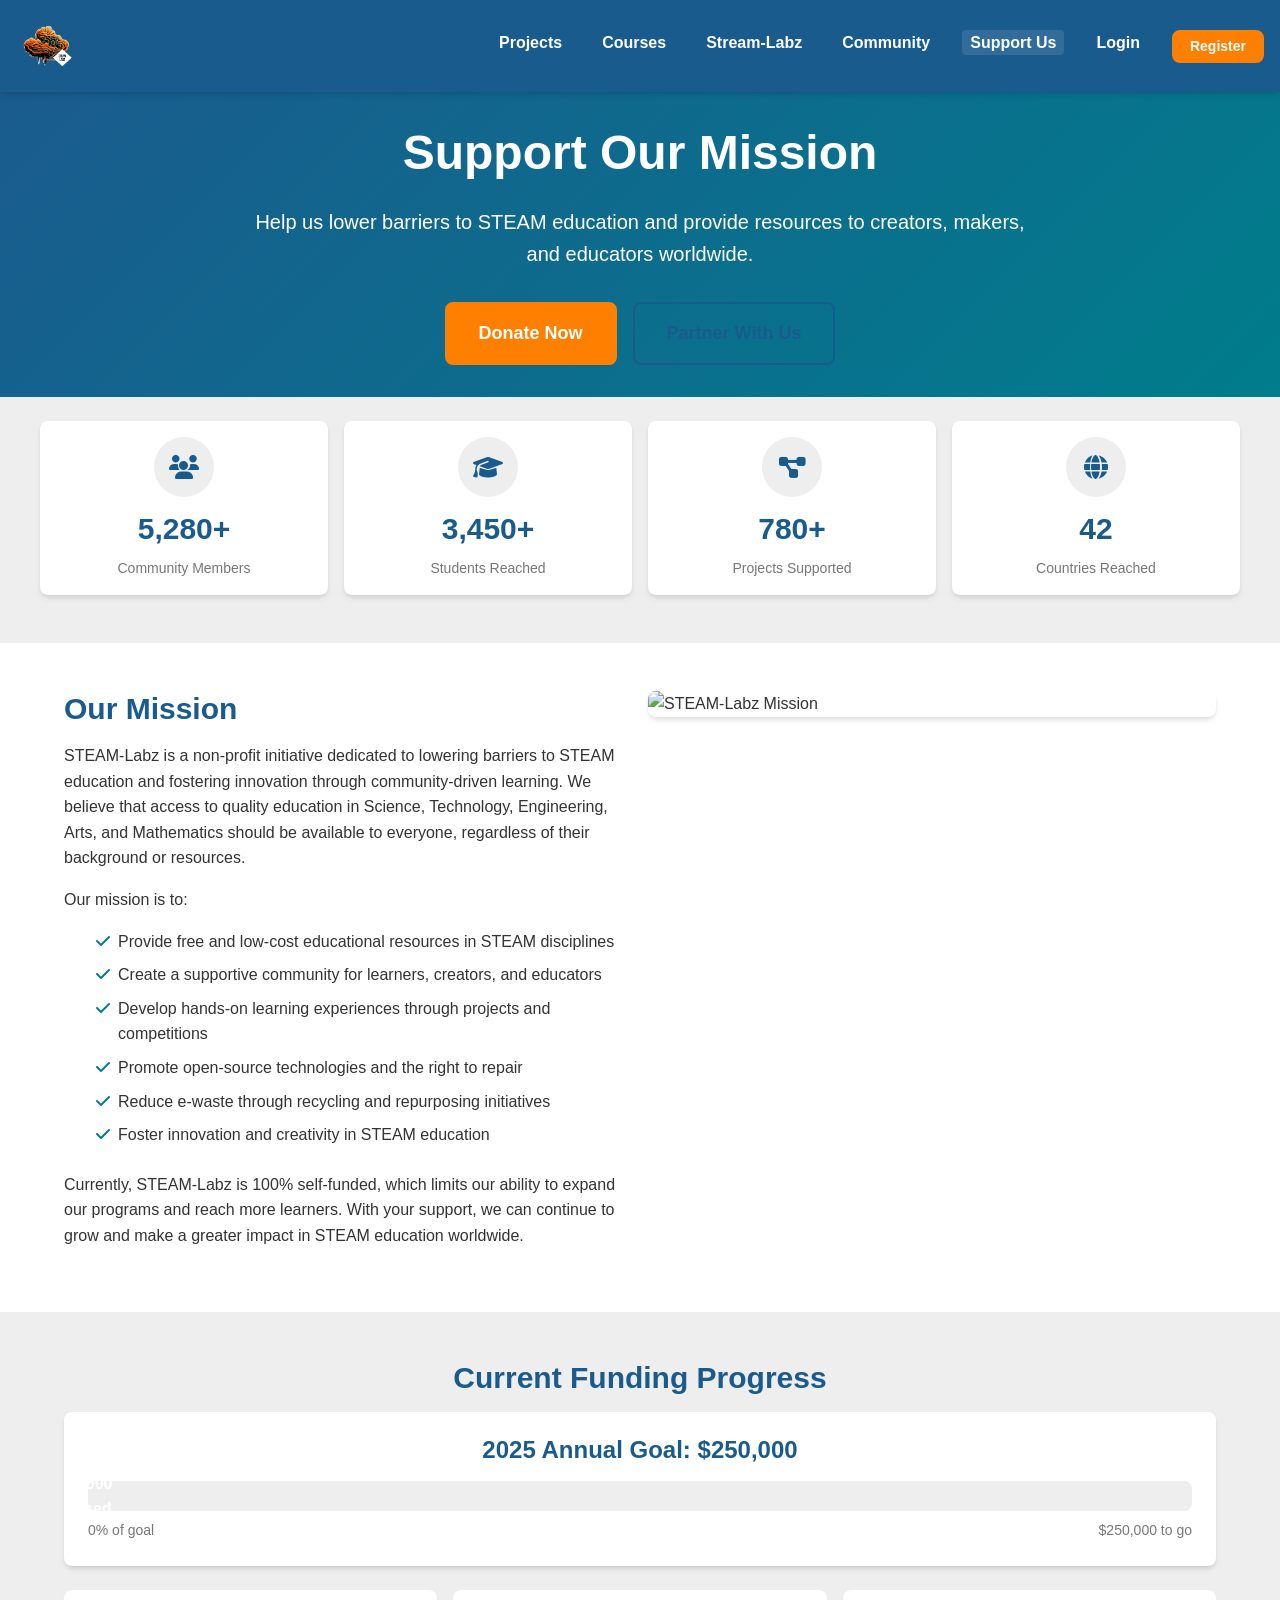
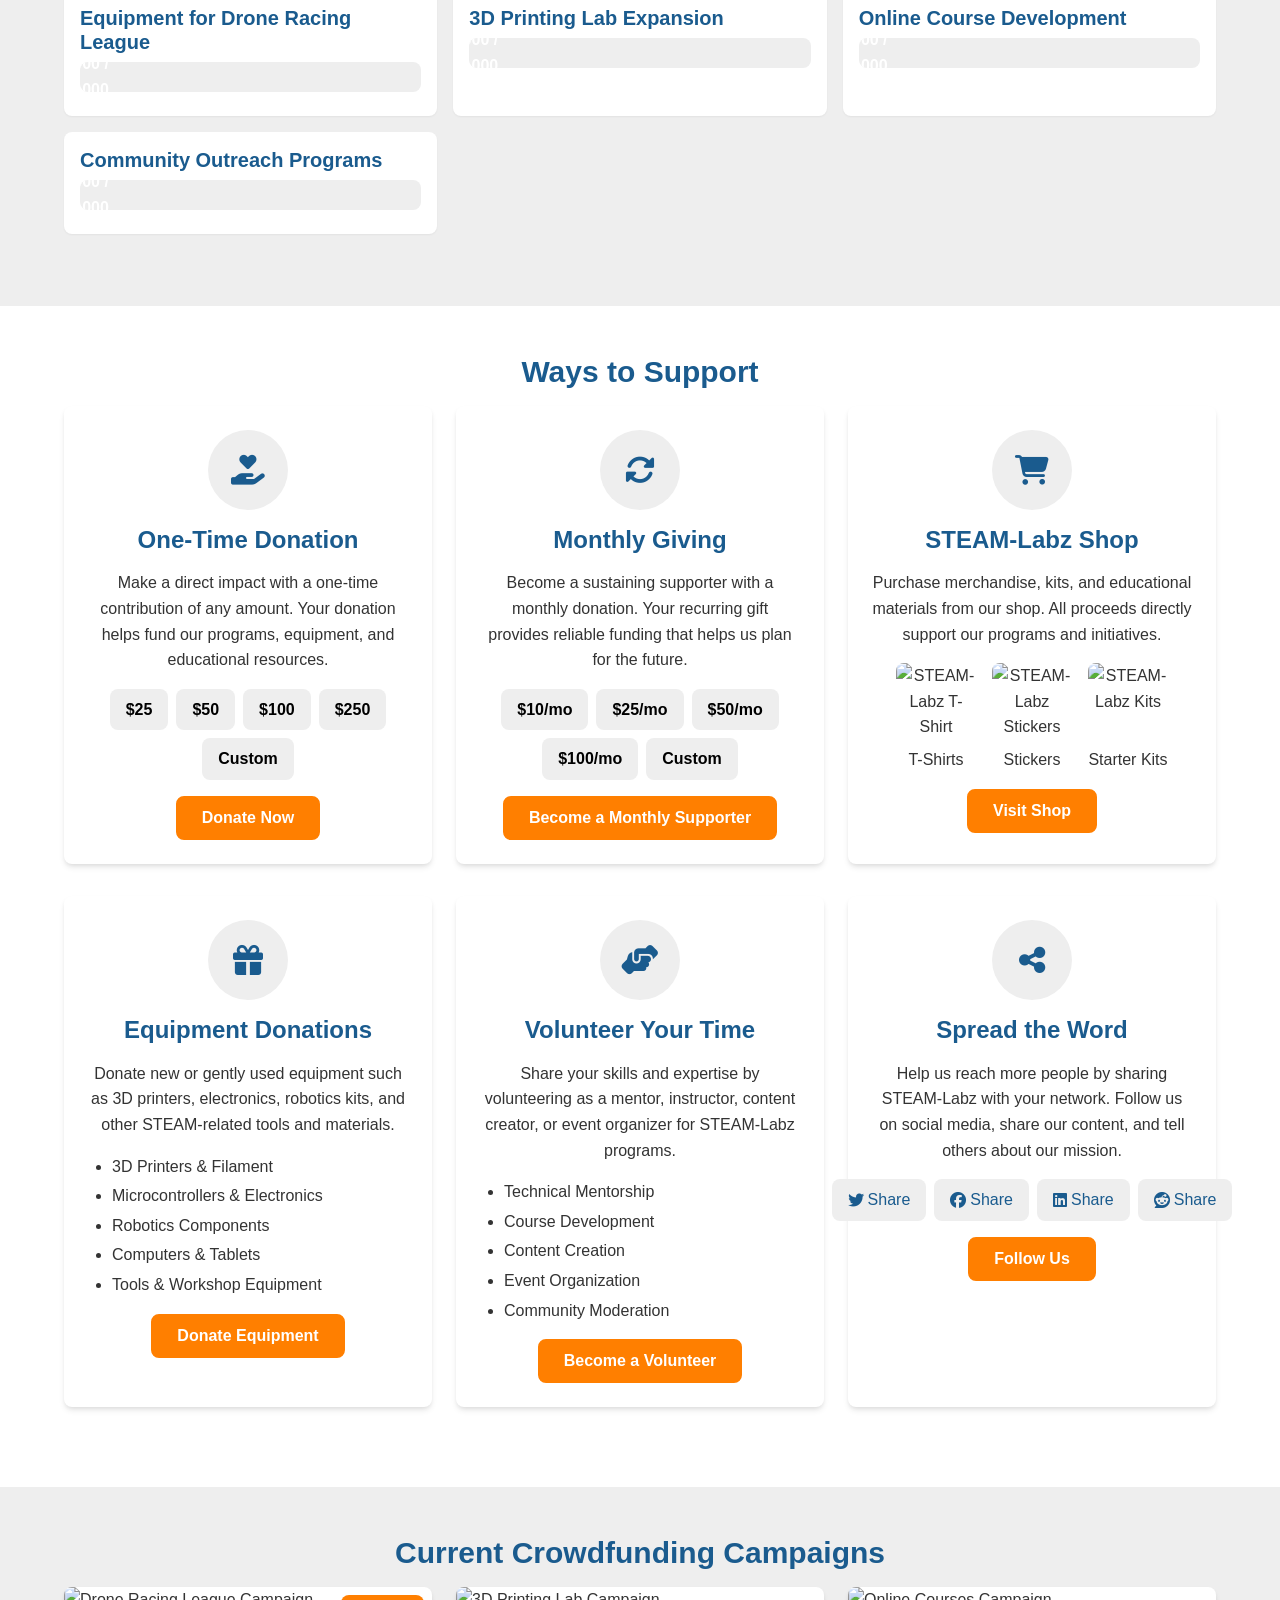
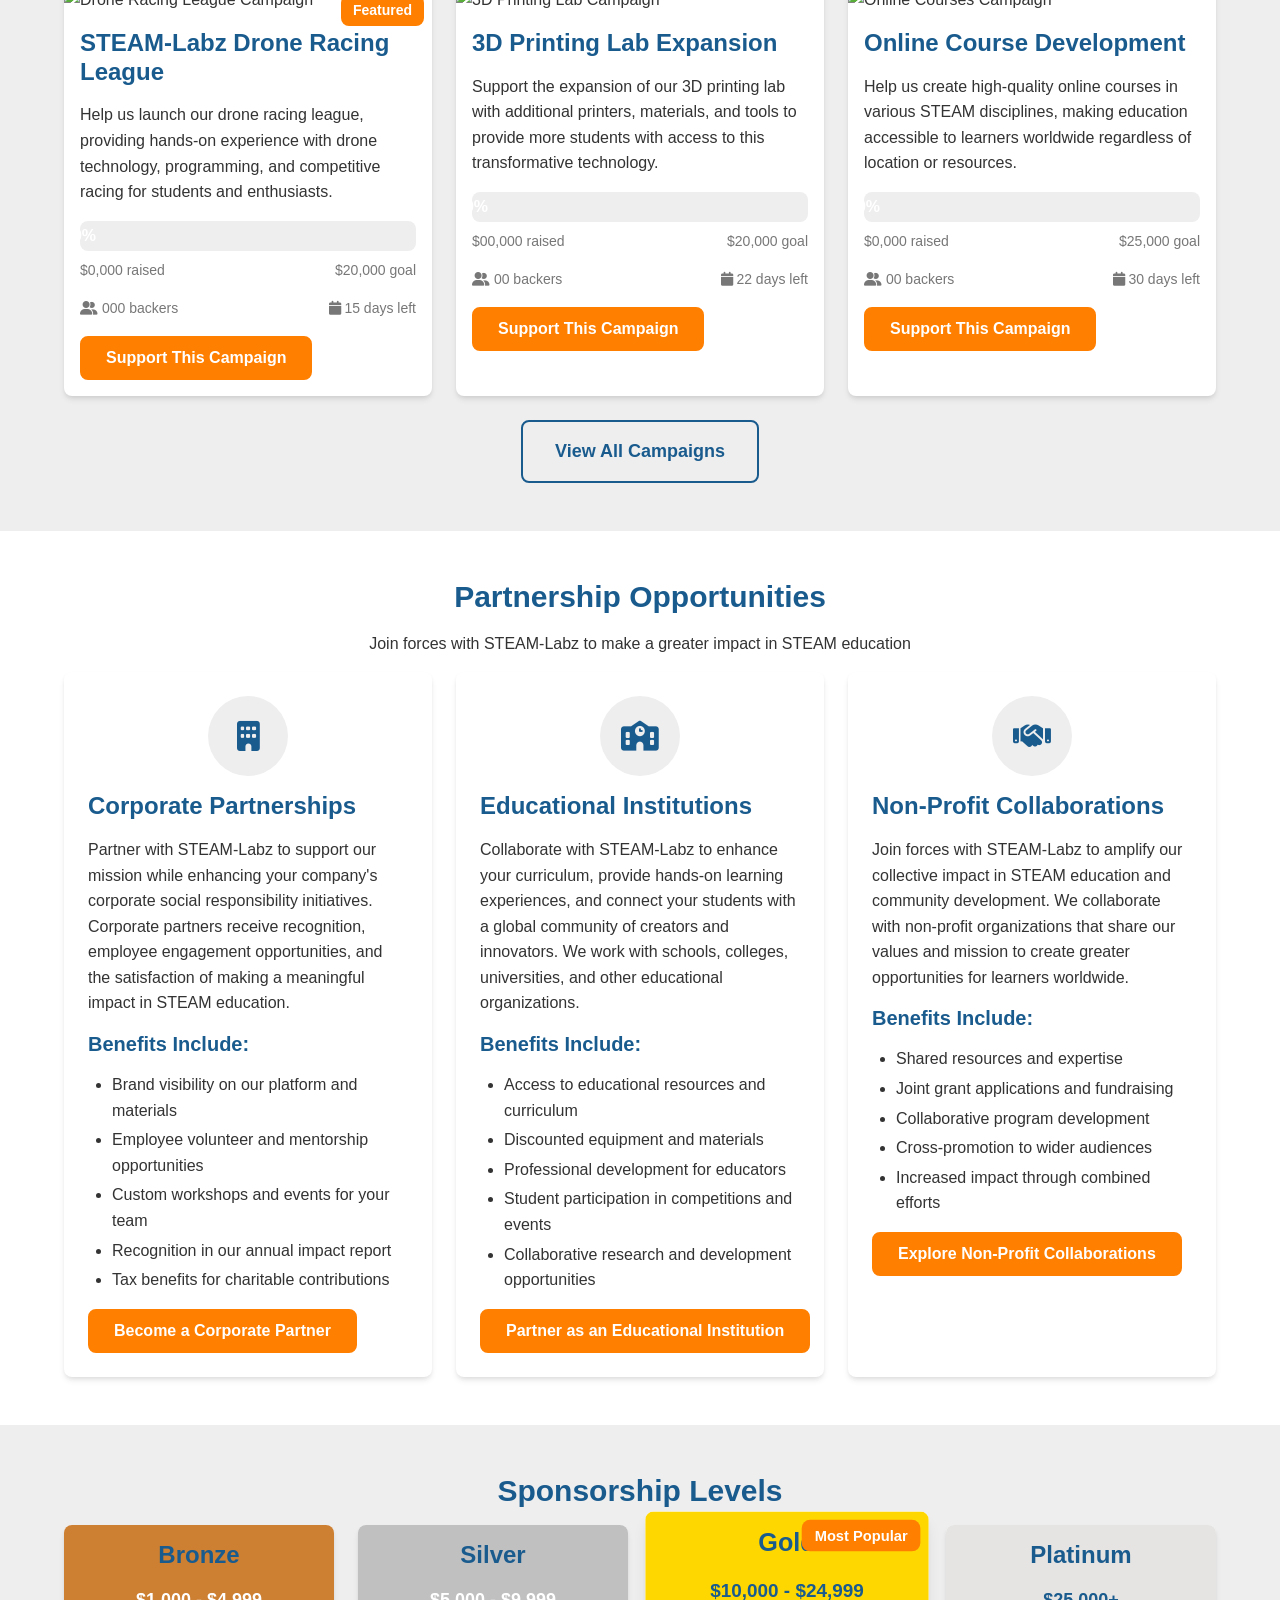
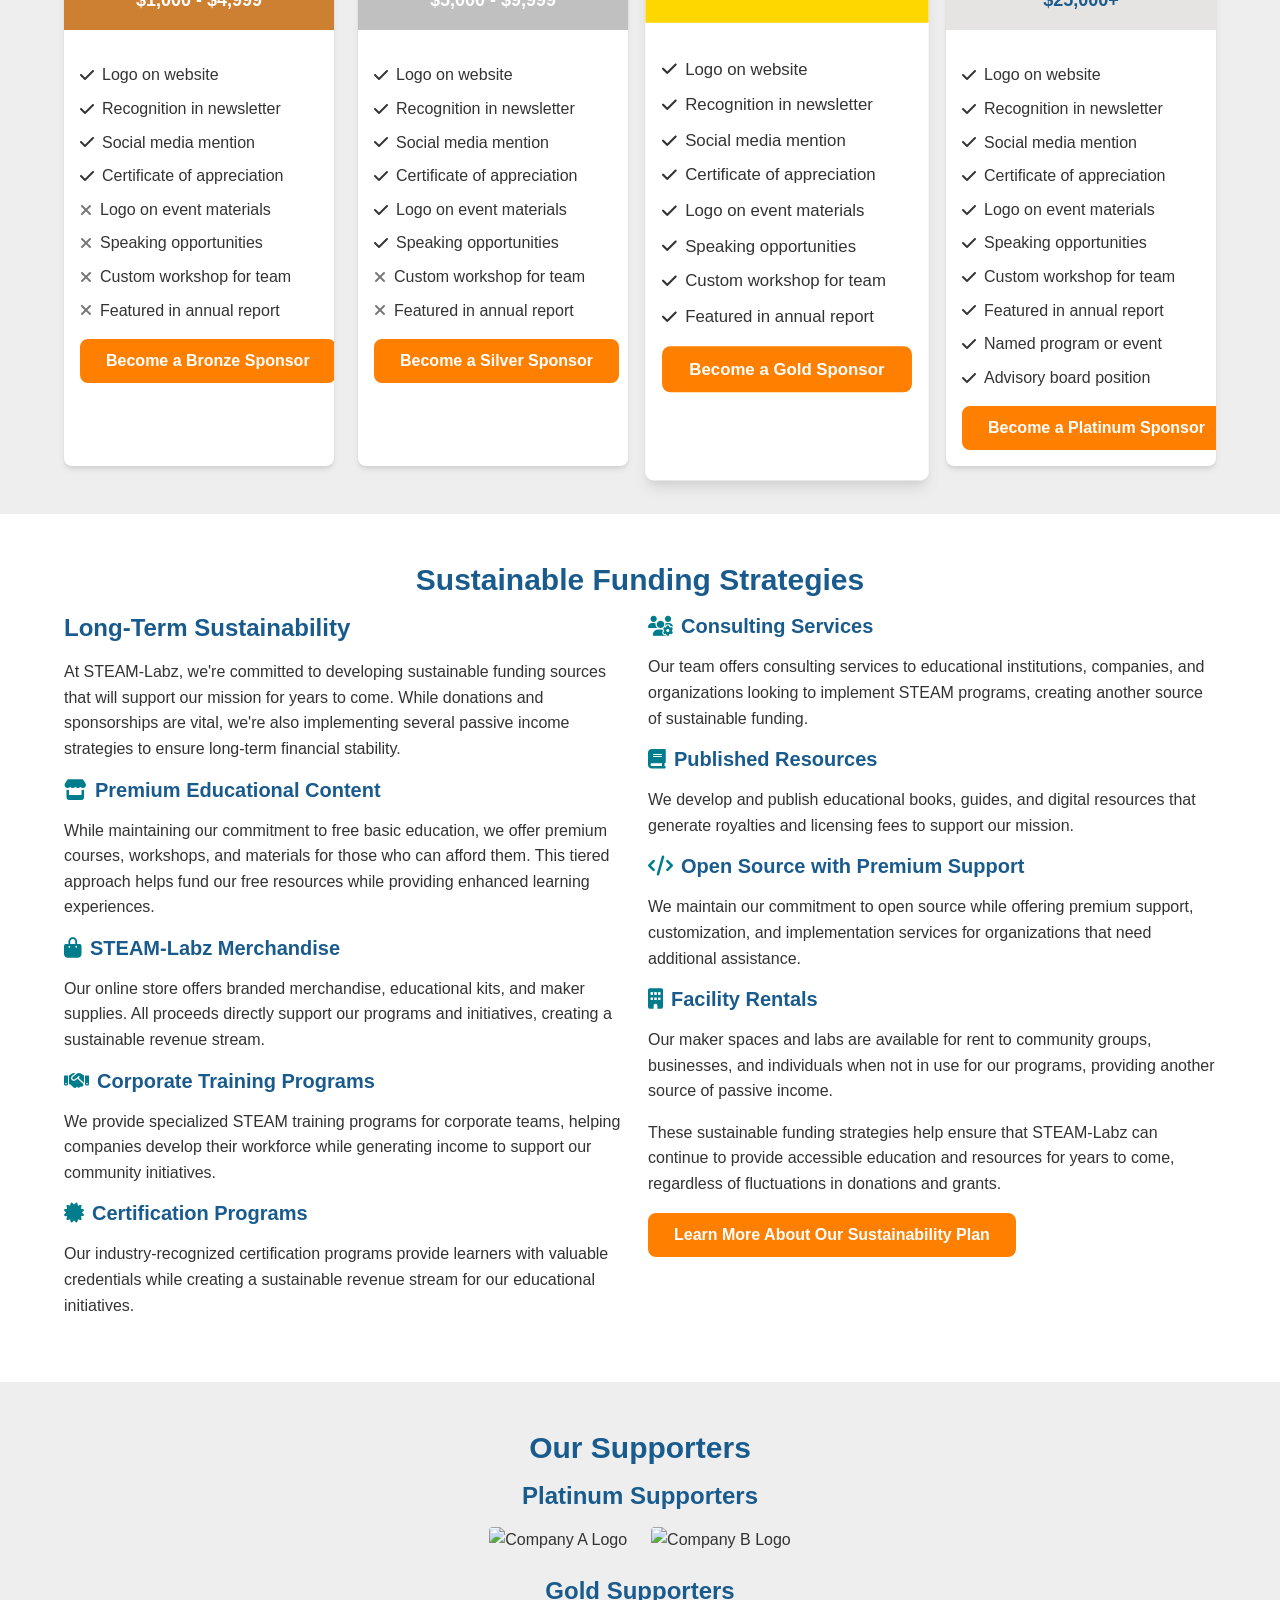
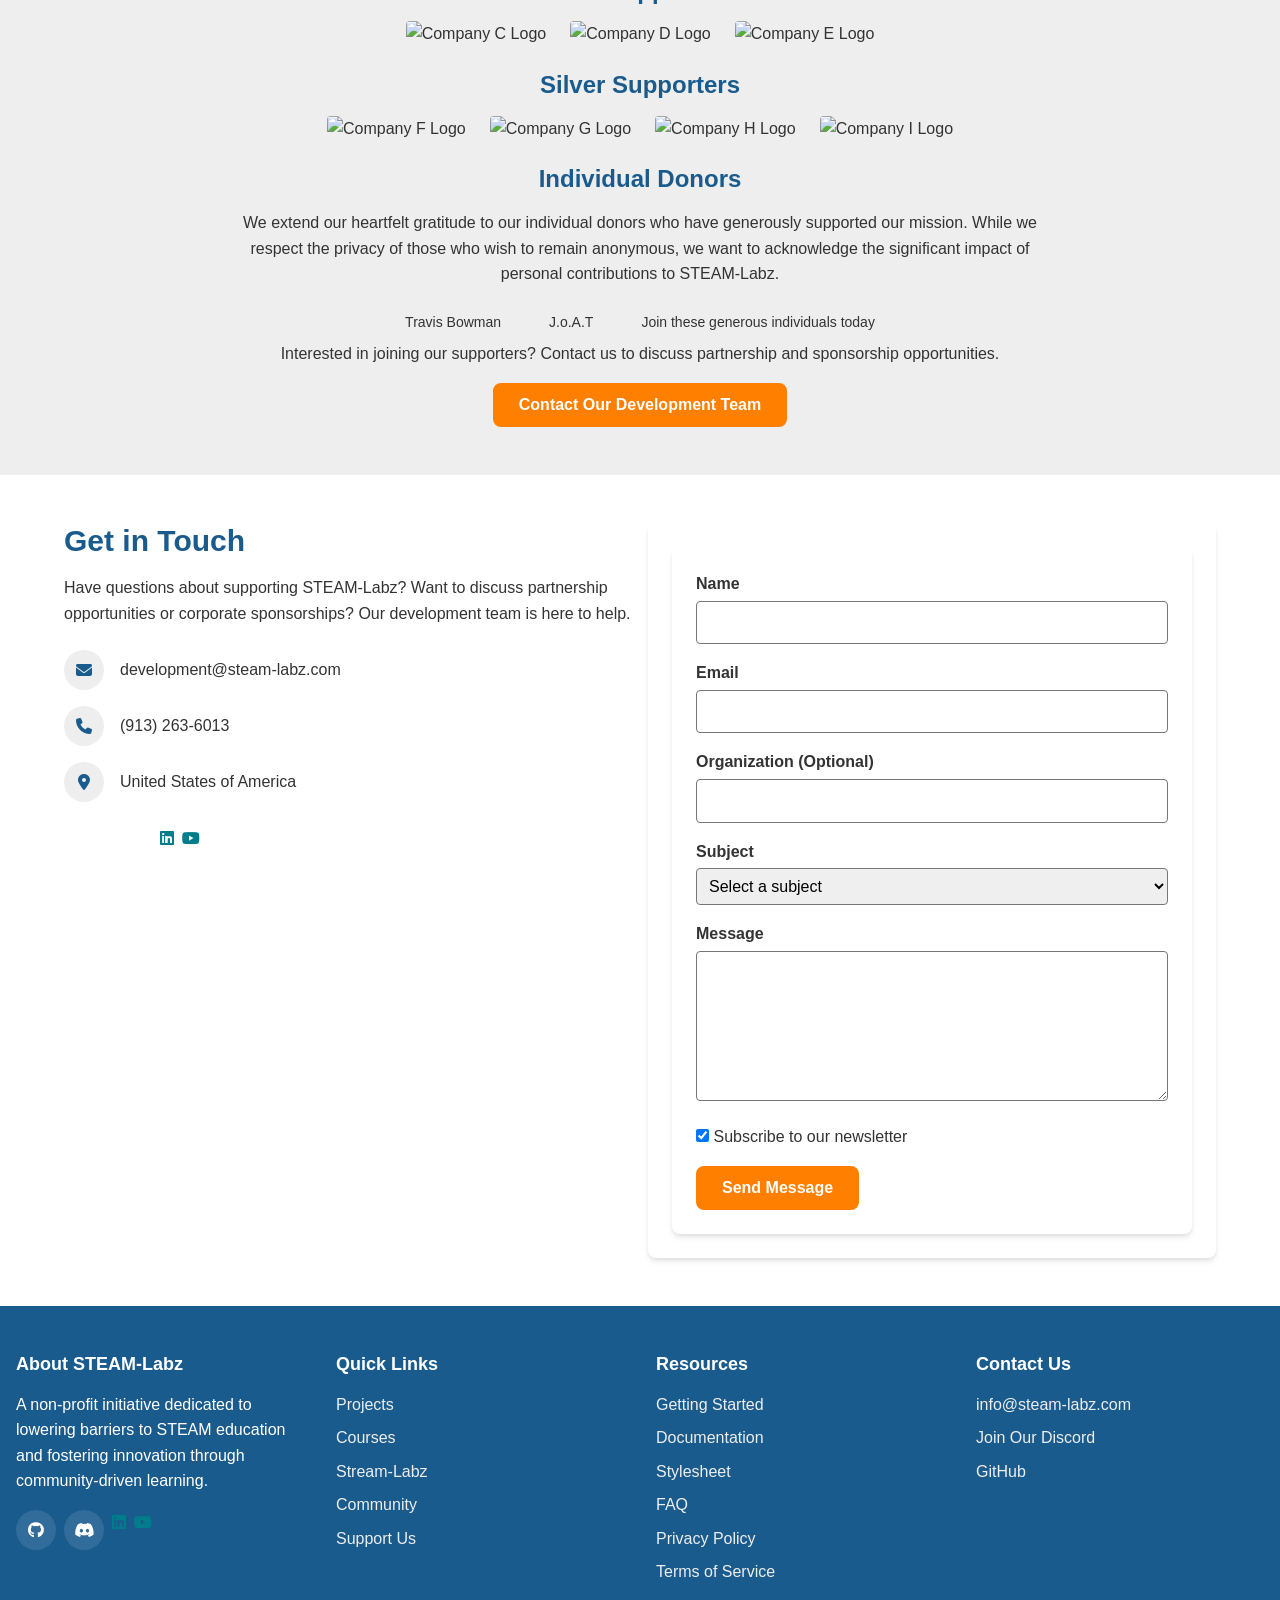
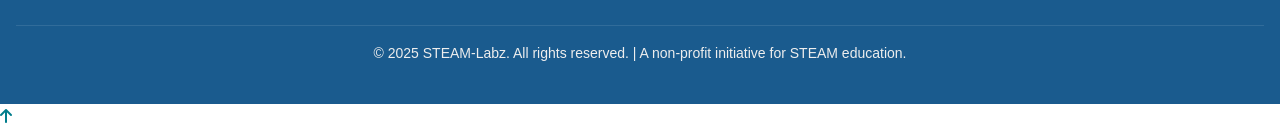
==== commit 557d729b: "Update index.html" ====
--- a/index.html
+++ b/index.html
@@ -138,13 +138,13 @@
                 <div class="funding-goal">
                     <h3>2025 Annual Goal: $250,000</h3>
                     <div class="progress-container">
-                        <div class="progress-bar" style="width: 32%;">
-                            <span class="progress-text">$80,000 raised</span>
+                        <div class="progress-bar" style="width: 0%;">
+                            <span class="progress-text">$0,000 raised</span>
                         </div>
                     </div>
                     <div class="progress-info">
-                        <span>32% of goal</span>
-                        <span>$170,000 to go</span>
+                        <span>0% of goal</span>
+                        <span>$250,000 to go</span>
                     </div>
                 </div>
                 
@@ -153,8 +153,8 @@
                         <div class="project-info">
                             <h4>Equipment for Drone Racing League</h4>
                             <div class="progress-container">
-                                <div class="progress-bar" style="width: 75%;">
-                                    <span class="progress-text">$15,000 / $20,000</span>
+                                <div class="progress-bar" style="width: 0%;">
+                                    <span class="progress-text">$0,000 / $20,000</span>
                                 </div>
                             </div>
                         </div>
@@ -164,8 +164,8 @@
                         <div class="project-info">
                             <h4>3D Printing Lab Expansion</h4>
                             <div class="progress-container">
-                                <div class="progress-bar" style="width: 60%;">
-                                    <span class="progress-text">$12,000 / $20,000</span>
+                                <div class="progress-bar" style="width: 00%;">
+                                    <span class="progress-text">$0,000 / $20,000</span>
                                 </div>
                             </div>
                         </div>
@@ -175,8 +175,8 @@
                         <div class="project-info">
                             <h4>Online Course Development</h4>
                             <div class="progress-container">
-                                <div class="progress-bar" style="width: 40%;">
-                                    <span class="progress-text">$10,000 / $25,000</span>
+                                <div class="progress-bar" style="width: 00%;">
+                                    <span class="progress-text">$0,000 / $25,000</span>
                                 </div>
                             </div>
                         </div>
@@ -186,8 +186,8 @@
                         <div class="project-info">
                             <h4>Community Outreach Programs</h4>
                             <div class="progress-container">
-                                <div class="progress-bar" style="width: 25%;">
-                                    <span class="progress-text">$5,000 / $20,000</span>
+                                <div class="progress-bar" style="width: 00%;">
+                                    <span class="progress-text">$0,000 / $20,000</span>
                                 </div>
                             </div>
                         </div>
@@ -326,17 +326,17 @@
                         <p>Help us launch our drone racing league, providing hands-on experience with drone technology, programming, and competitive racing for students and enthusiasts.</p>
                         <div class="campaign-progress">
                             <div class="progress-container">
-                                <div class="progress-bar" style="width: 75%;">
-                                    <span class="progress-text">75%</span>
+                                <div class="progress-bar" style="width: 00%;">
+                                    <span class="progress-text">00%</span>
                                 </div>
                             </div>
                             <div class="progress-stats">
-                                <div>$15,000 raised</div>
+                                <div>$0,000 raised</div>
                                 <div>$20,000 goal</div>
                             </div>
                         </div>
                         <div class="campaign-meta">
-                            <span><i class="fas fa-user-friends"></i> 128 backers</span>
+                            <span><i class="fas fa-user-friends"></i> 000 backers</span>
                             <span><i class="fas fa-calendar"></i> 15 days left</span>
                         </div>
                         <a href="#" class="btn btn-primary mt-3">Support This Campaign</a>
@@ -352,17 +352,17 @@
                         <p>Support the expansion of our 3D printing lab with additional printers, materials, and tools to provide more students with access to this transformative technology.</p>
                         <div class="campaign-progress">
                             <div class="progress-container">
-                                <div class="progress-bar" style="width: 60%;">
-                                    <span class="progress-text">60%</span>
+                                <div class="progress-bar" style="width: 00%;">
+                                    <span class="progress-text">00%</span>
                                 </div>
                             </div>
                             <div class="progress-stats">
-                                <div>$12,000 raised</div>
+                                <div>$00,000 raised</div>
                                 <div>$20,000 goal</div>
                             </div>
                         </div>
                         <div class="campaign-meta">
-                            <span><i class="fas fa-user-friends"></i> 95 backers</span>
+                            <span><i class="fas fa-user-friends"></i> 00 backers</span>
                             <span><i class="fas fa-calendar"></i> 22 days left</span>
                         </div>
                         <a href="#" class="btn btn-primary mt-3">Support This Campaign</a>
@@ -378,17 +378,17 @@
                         <p>Help us create high-quality online courses in various STEAM disciplines, making education accessible to learners worldwide regardless of location or resources.</p>
                         <div class="campaign-progress">
                             <div class="progress-container">
-                                <div class="progress-bar" style="width: 40%;">
-                                    <span class="progress-text">40%</span>
+                                <div class="progress-bar" style="width: 00%;">
+                                    <span class="progress-text">00%</span>
                                 </div>
                             </div>
                             <div class="progress-stats">
-                                <div>$10,000 raised</div>
+                                <div>$0,000 raised</div>
                                 <div>$25,000 goal</div>
                             </div>
                         </div>
                         <div class="campaign-meta">
-                            <span><i class="fas fa-user-friends"></i> 78 backers</span>
+                            <span><i class="fas fa-user-friends"></i> 00 backers</span>
                             <span><i class="fas fa-calendar"></i> 30 days left</span>
                         </div>
                         <a href="#" class="btn btn-primary mt-3">Support This Campaign</a>
@@ -673,15 +673,9 @@
                     <div class="individual-donors">
                         <p>We extend our heartfelt gratitude to our individual donors who have generously supported our mission. While we respect the privacy of those who wish to remain anonymous, we want to acknowledge the significant impact of personal contributions to STEAM-Labz.</p>
                         <div class="donor-wall">
-                            <span>John & Jane Smith</span>
-                            <span>The Johnson Family</span>
-                            <span>Dr. Robert Chen</span>
-                            <span>Maria Rodriguez</span>
-                            <span>David Lee</span>
-                            <span>Sarah Williams</span>
-                            <span>Michael Brown</span>
-                            <span>Emily Taylor</span>
-                            <span>And 200+ more generous individuals</span>
+                            <span>Travis Bowman</span>
+                            <span>J.o.A.T</span>
+                            <span>Join these generous individuals today</span>
                         </div>
                     </div>
                 </div>
@@ -705,15 +699,15 @@
                     <div class="contact-info">
                         <div class="contact-item">
                             <i class="fas fa-envelope"></i>
-                            <span>development@steam-labz.org</span>
+                            <span>development@steam-labz.com</span>
                         </div>
                         <div class="contact-item">
                             <i class="fas fa-phone"></i>
-                            <span>(555) 123-4567</span>
+                            <span>(913) 263-6013</span>
                         </div>
                         <div class="contact-item">
                             <i class="fas fa-map-marker-alt"></i>
-                            <span>123 Innovation Way, Tech City, TC 12345</span>
+                            <span>United States of America</span>
                         </div>
                     </div>
                     
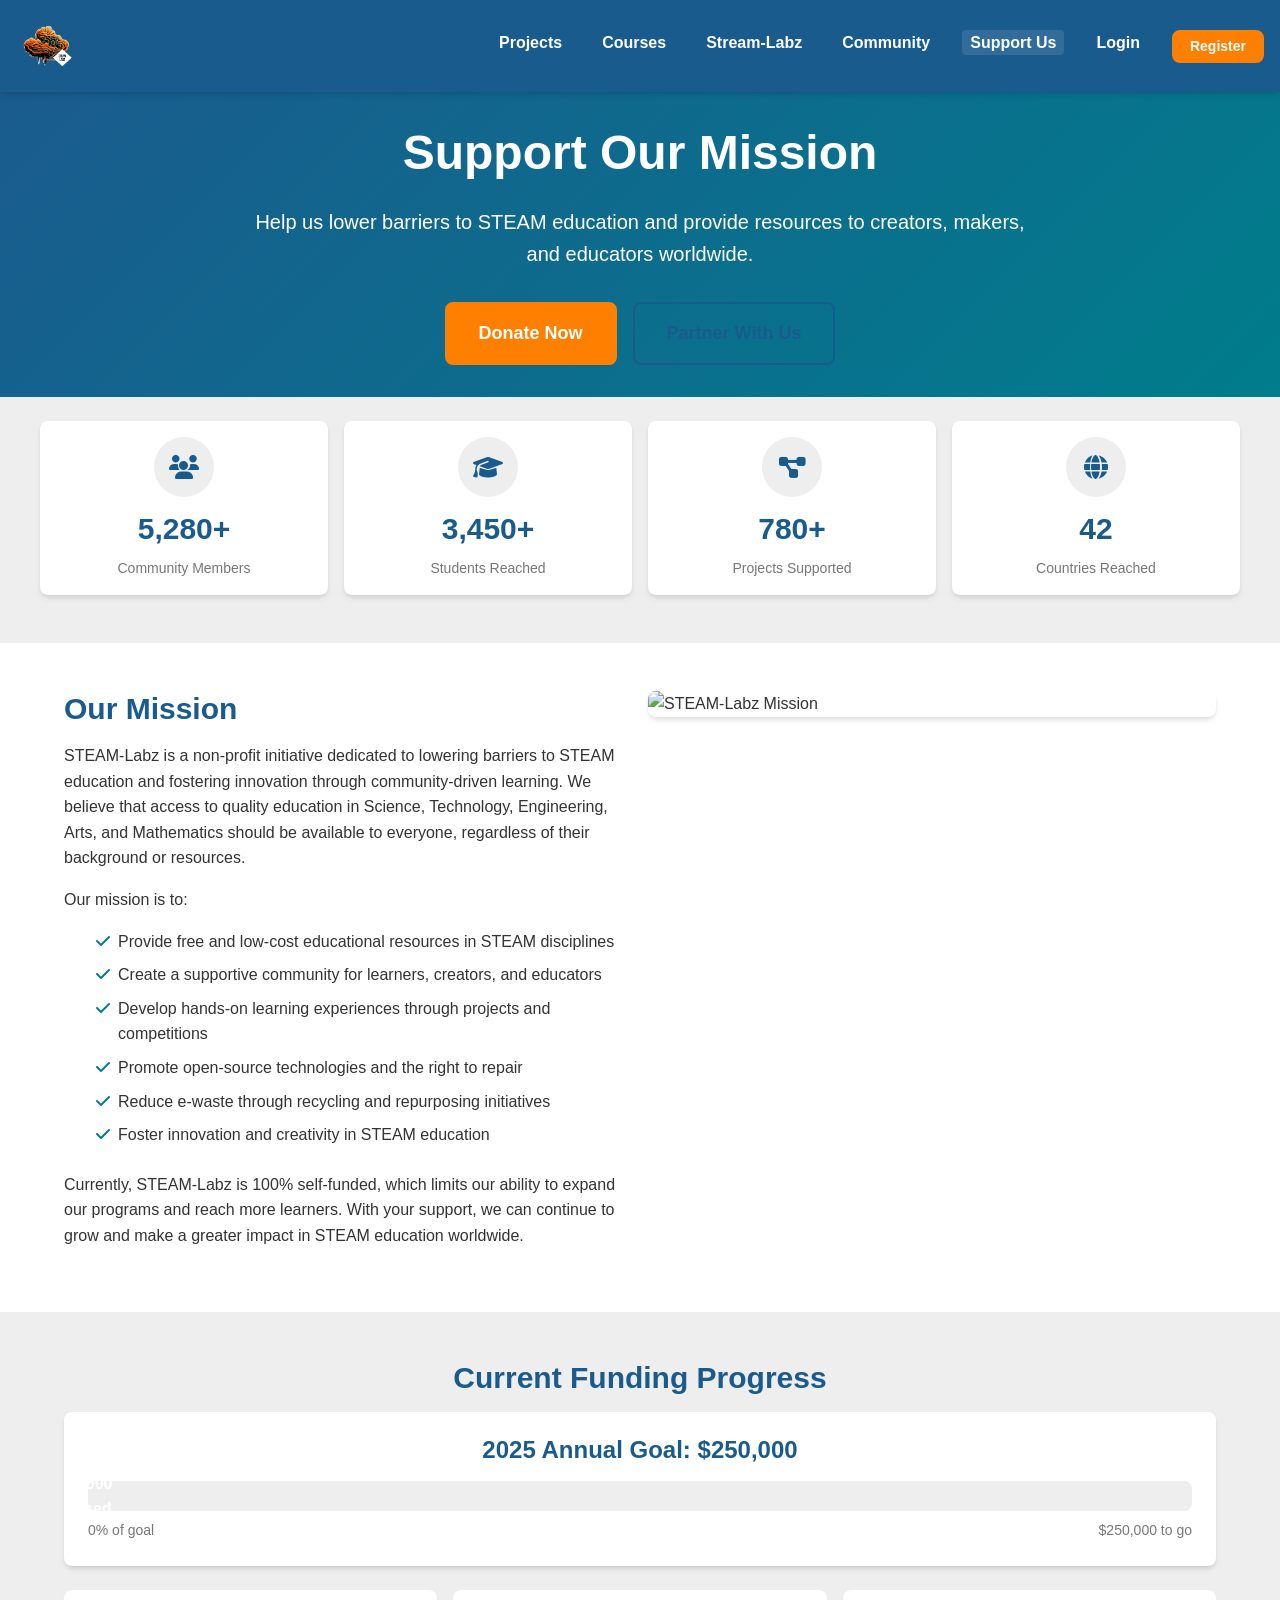
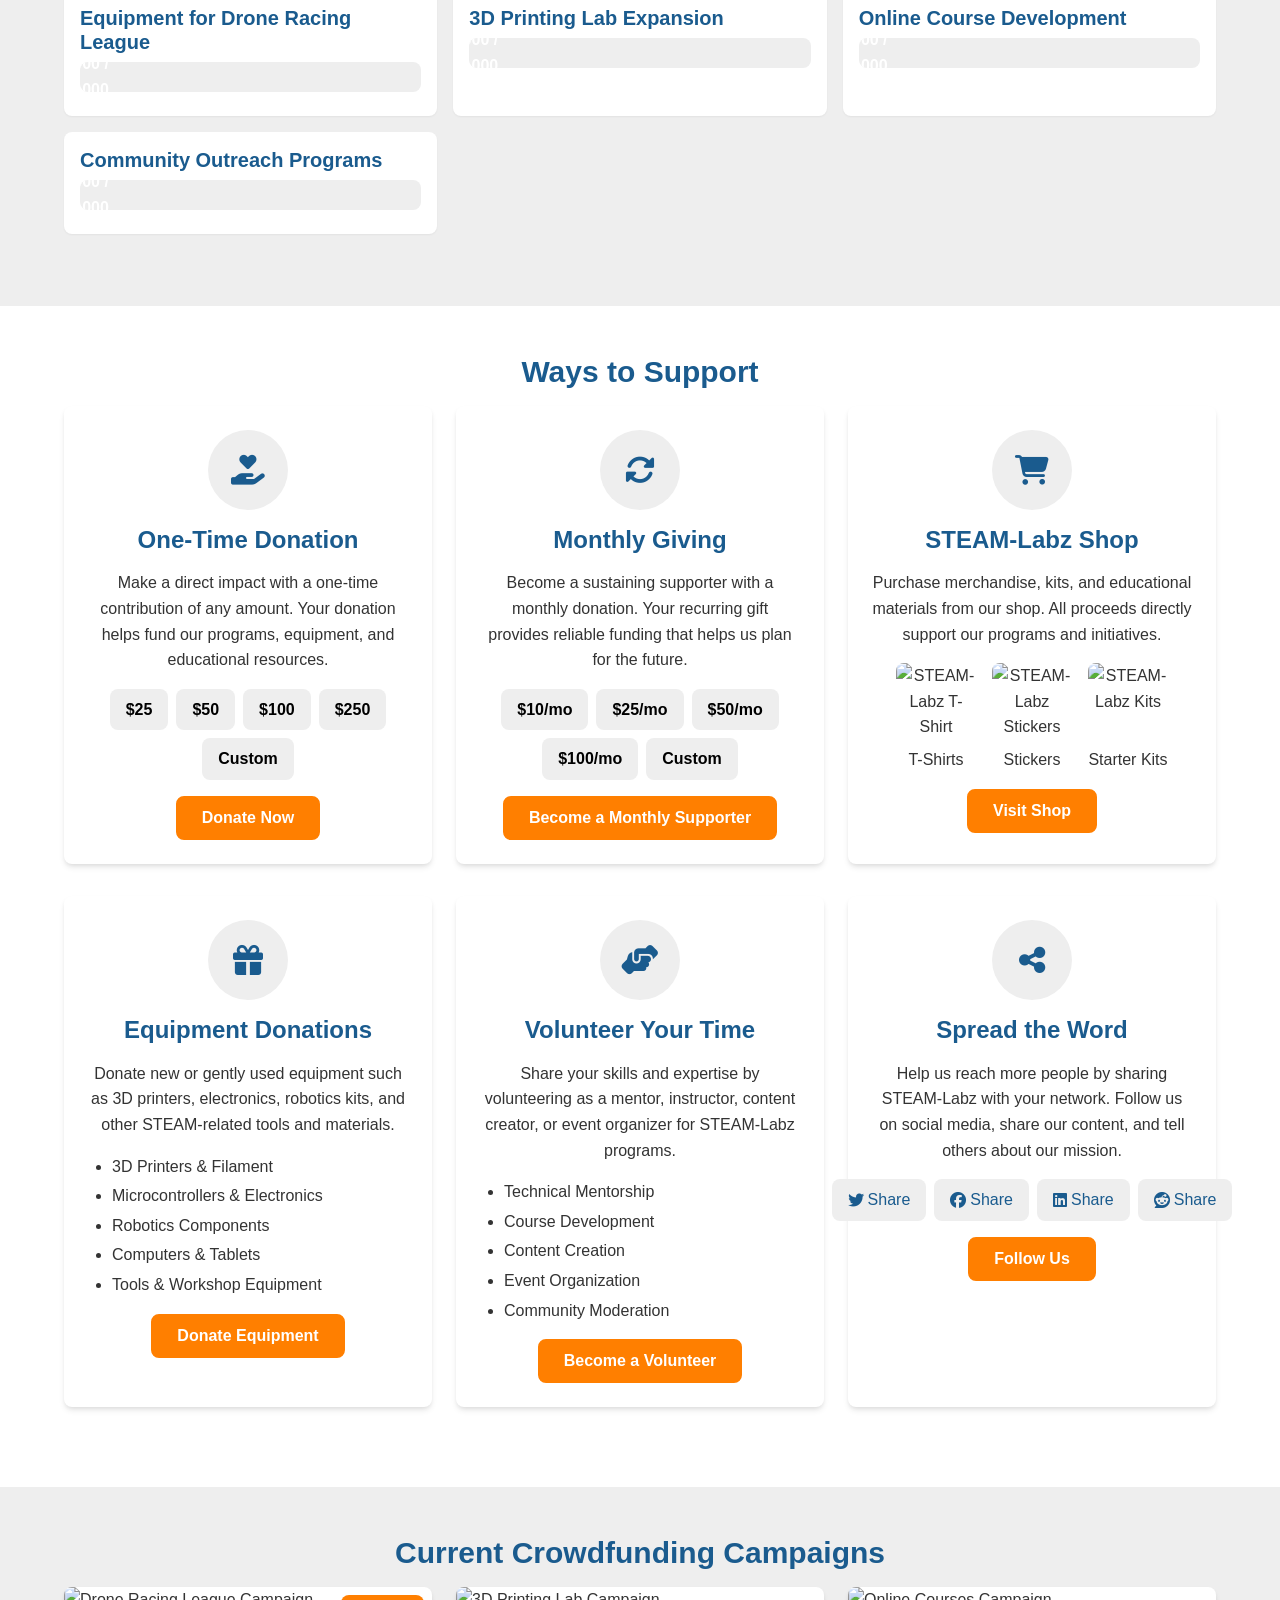
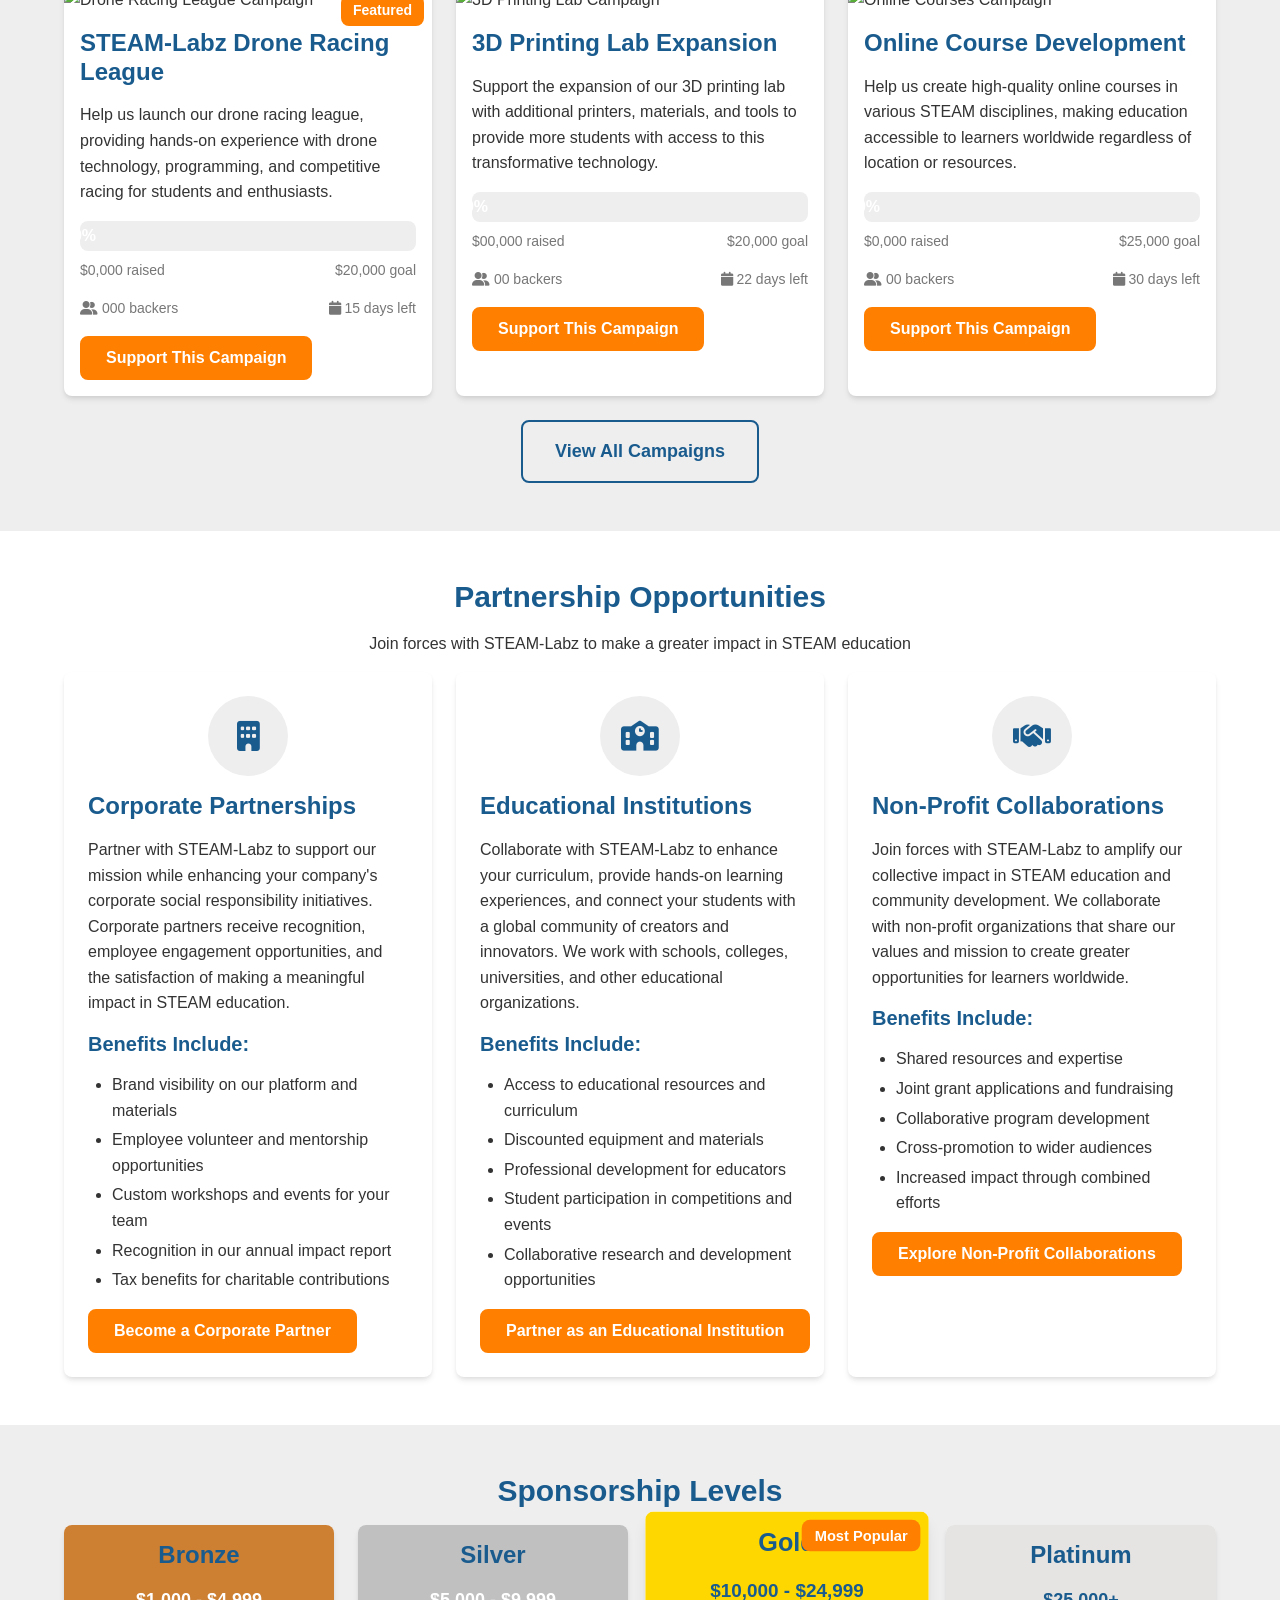
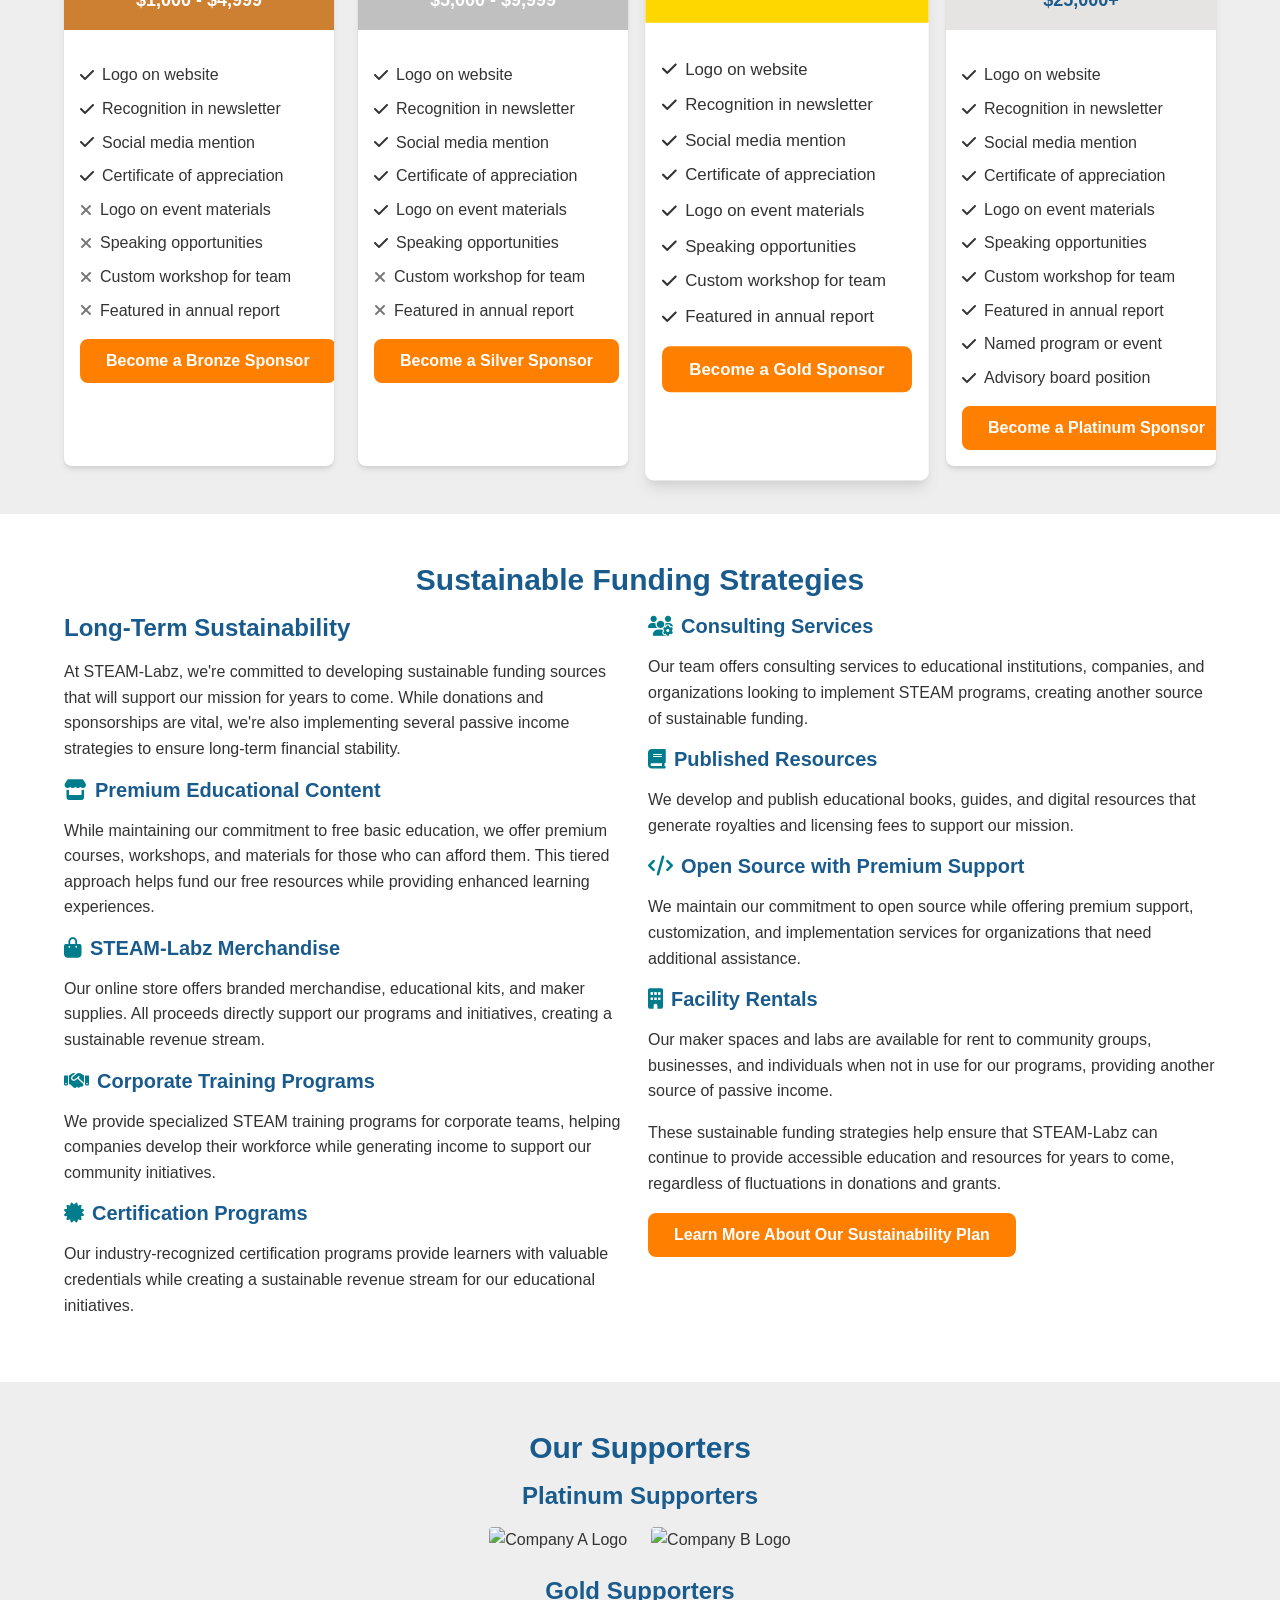
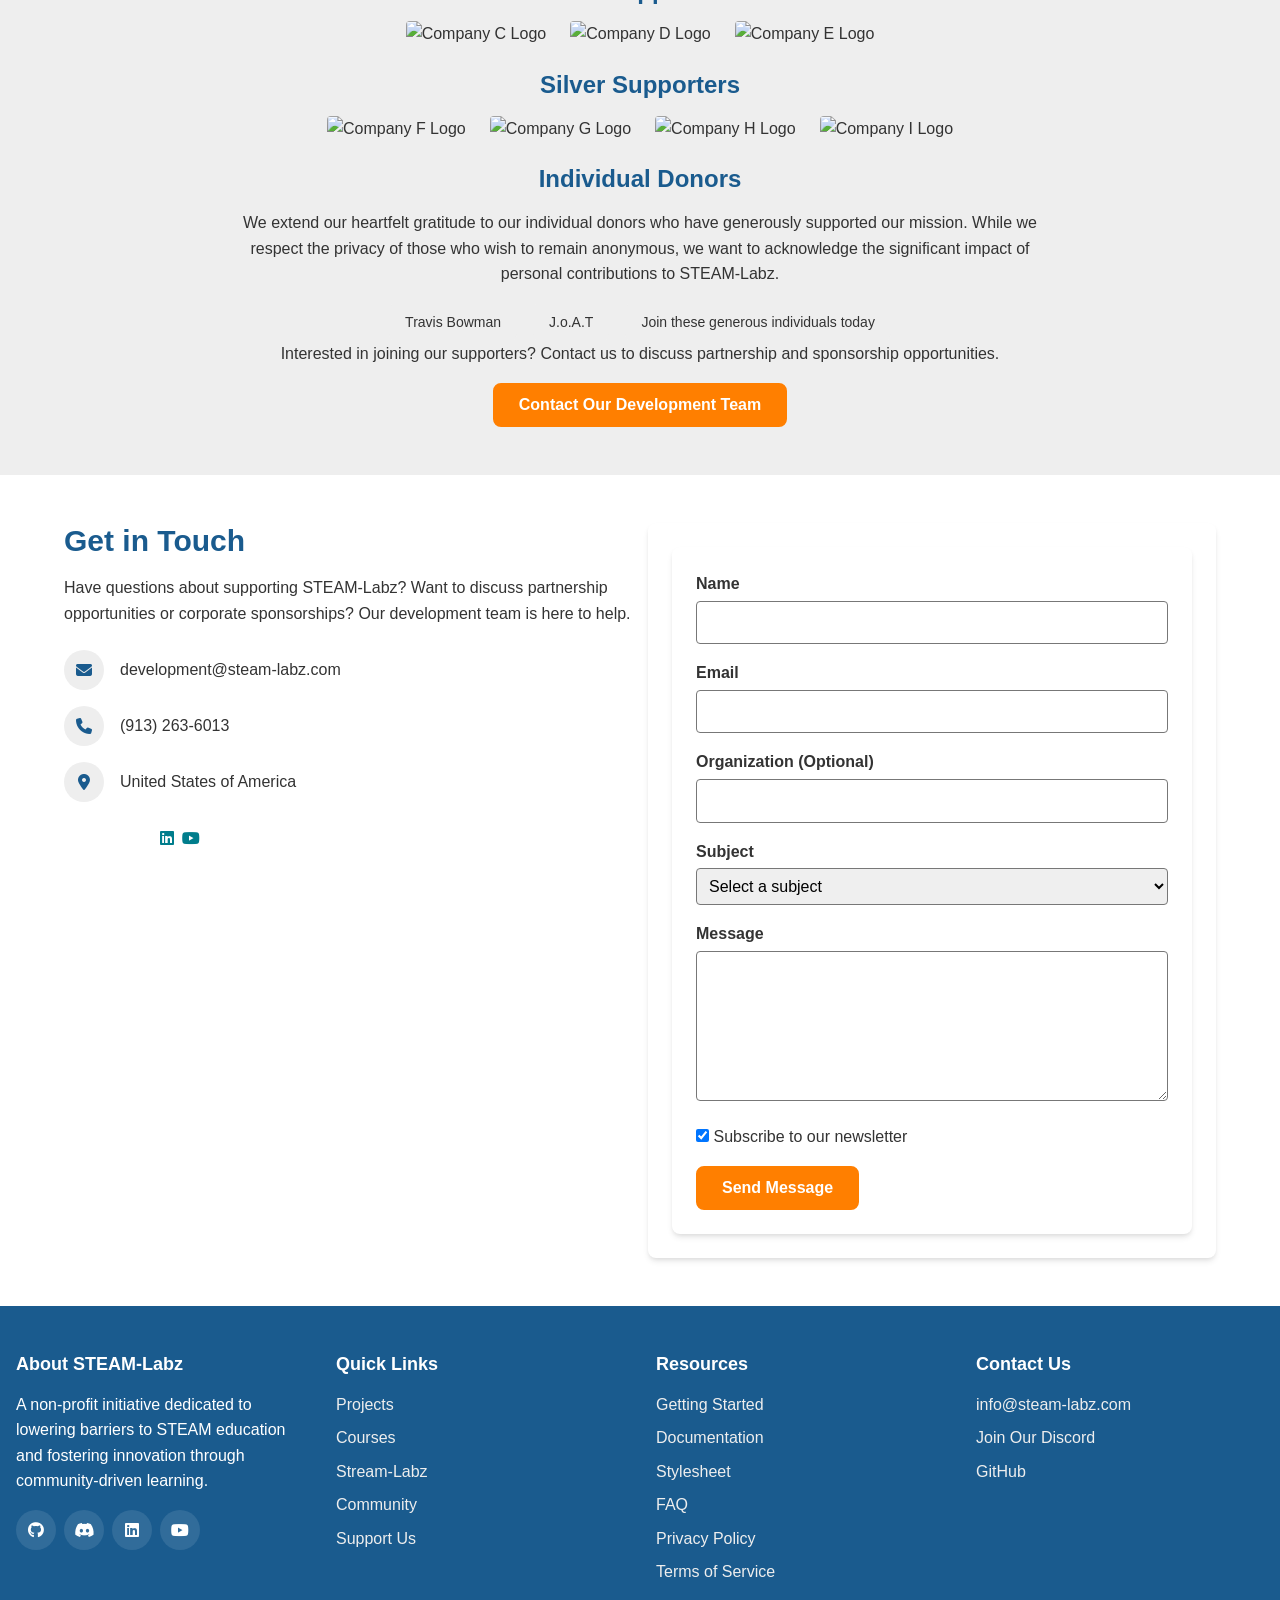
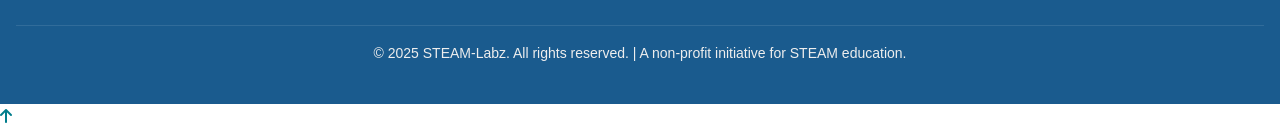
==== commit 9d2085d0: "Update index.html" ====
--- a/index.html
+++ b/index.html
@@ -779,8 +779,8 @@
                     <div class="social-links mt-3">
                         <a href="https://github.com/STEAM-Labz" class="social-link"><i class="fab fa-github"></i></a>
                         <a href="https://discord.gg/5gHfkSJGZz" class="social-link"><i class="fab fa-discord"></i></a>
-                        <a href="https://www.linkedin.com/in/travis-a-bowman" class="social-icon"><i class="fab fa-linkedin"></i></a>
-                        <a href="https://youtube.com/@steam-labz" class="social-icon"><i class="fab fa-youtube"></i></a>
+                        <a href="https://www.linkedin.com/in/travis-a-bowman" class="social-link"><i class="fab fa-linkedin"></i></a>
+                        <a href="https://youtube.com/@steam-labz" class="social-link"><i class="fab fa-youtube"></i></a>
                     </div>
                 </div>
                 
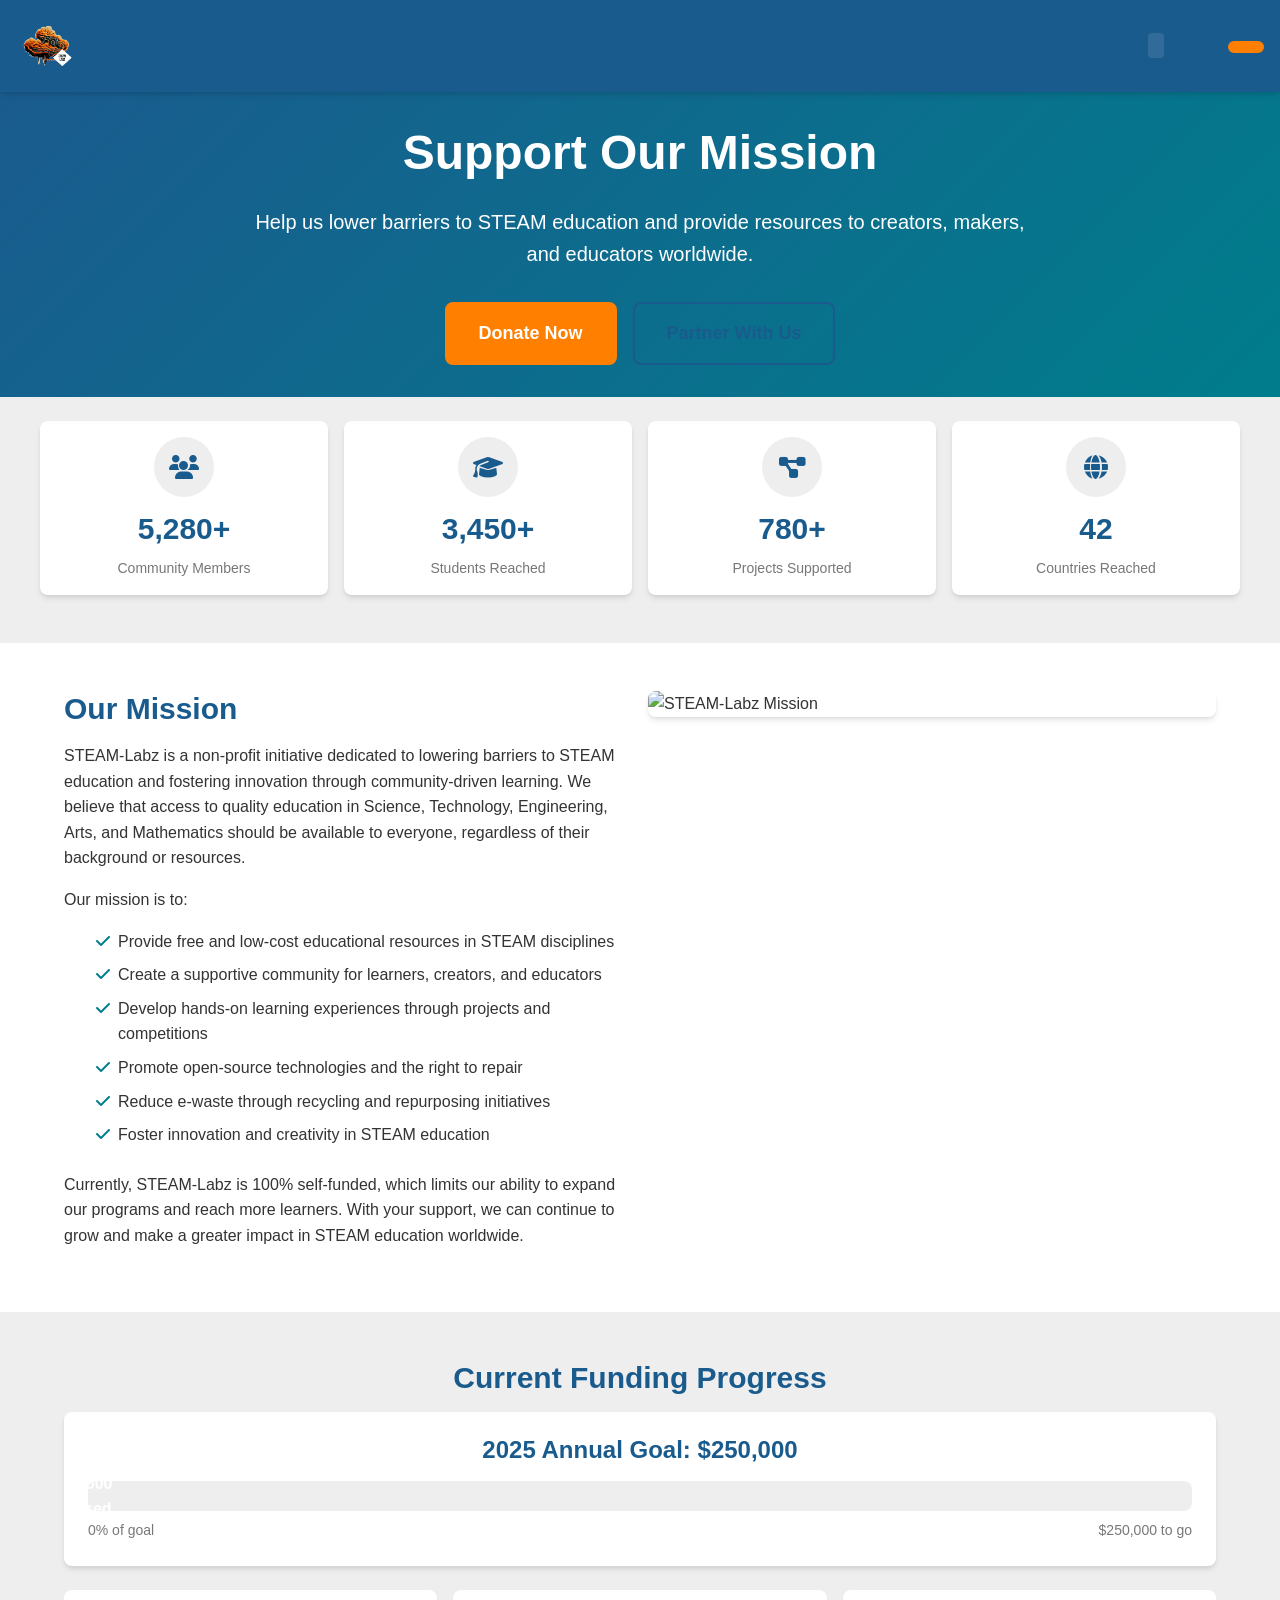
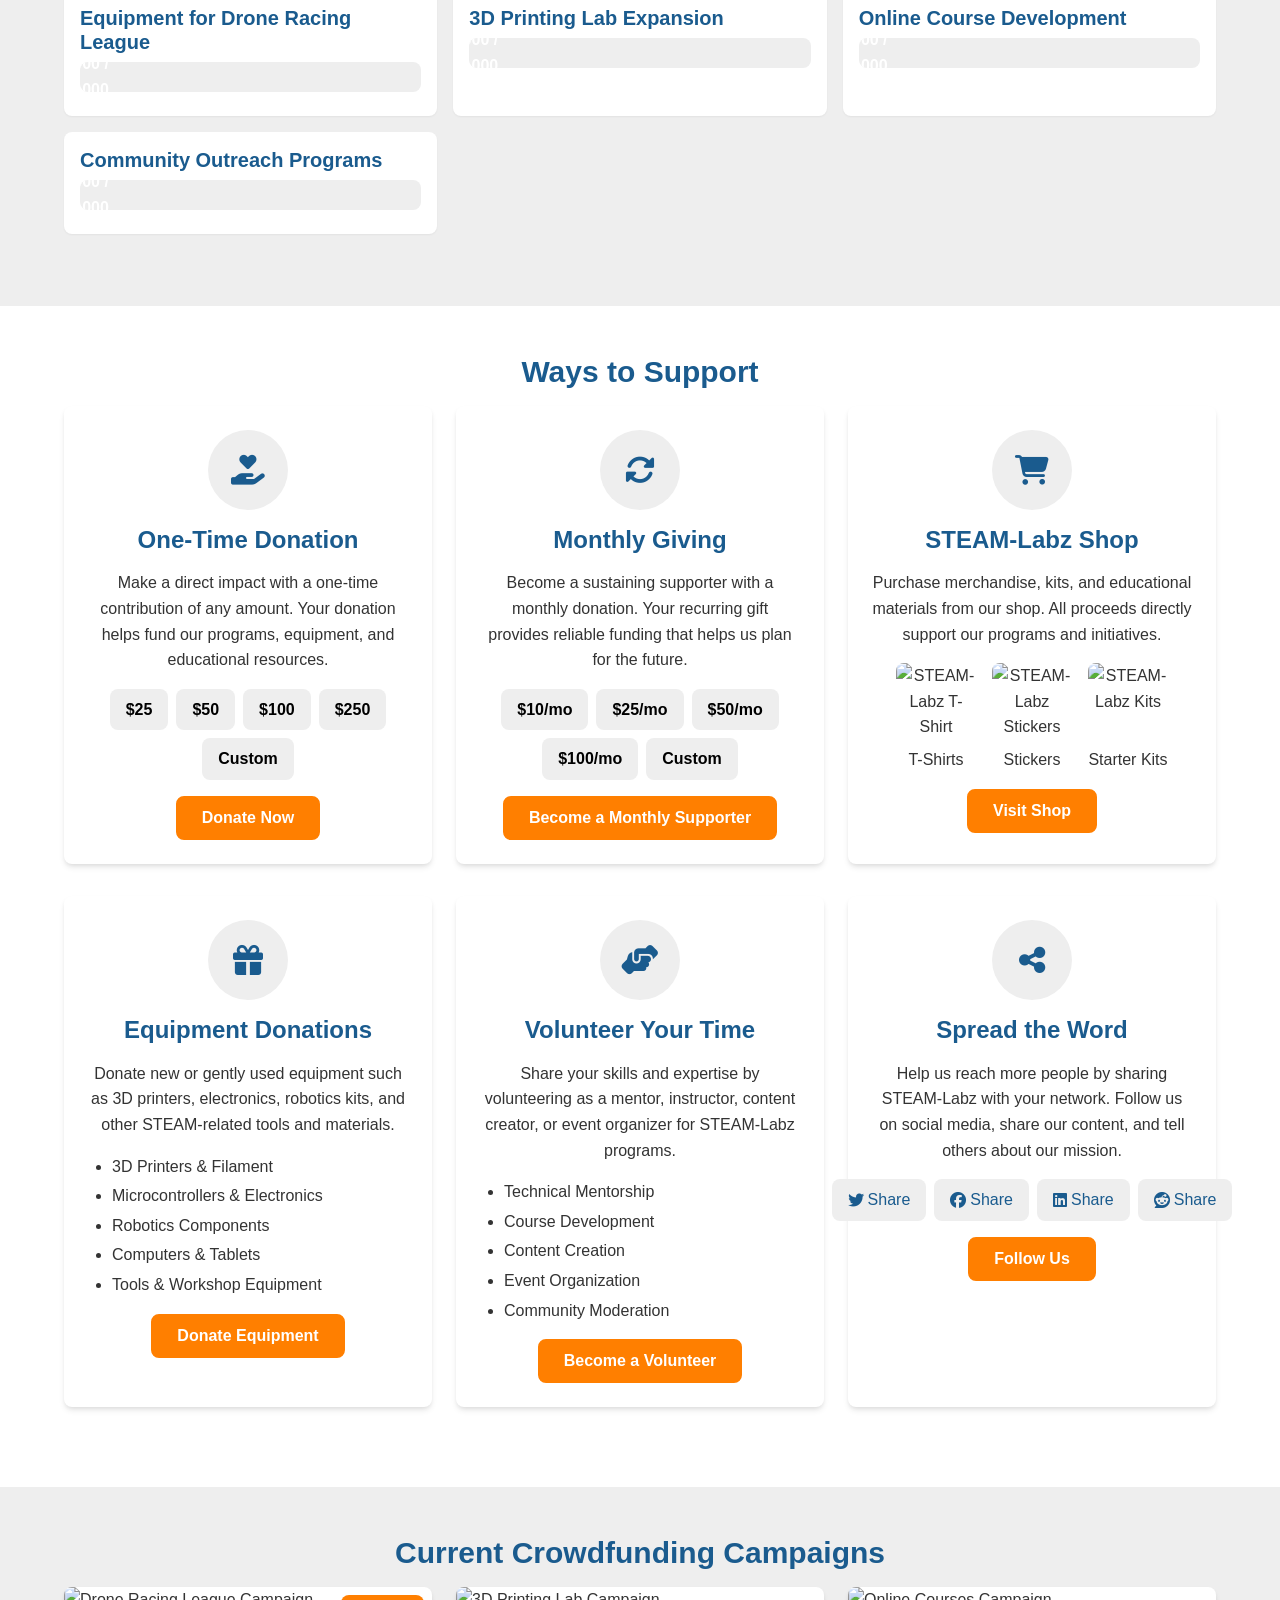
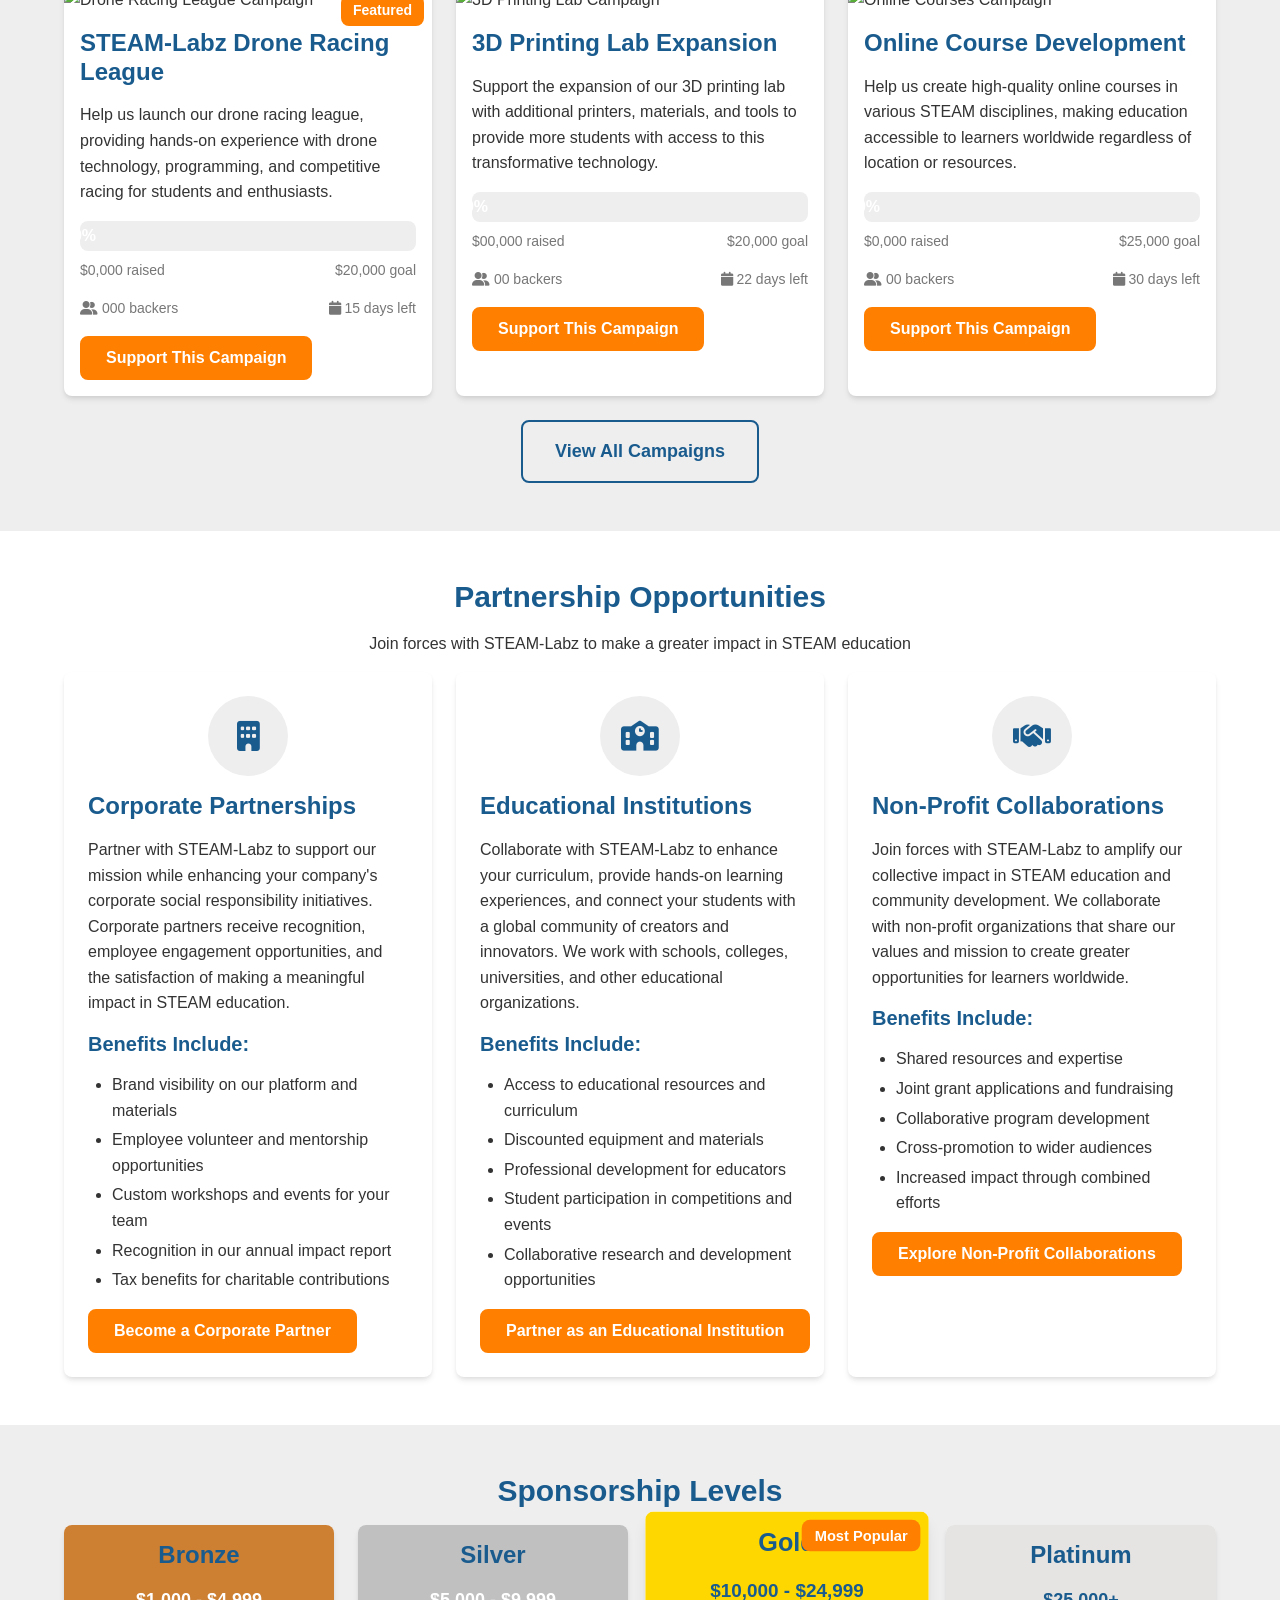
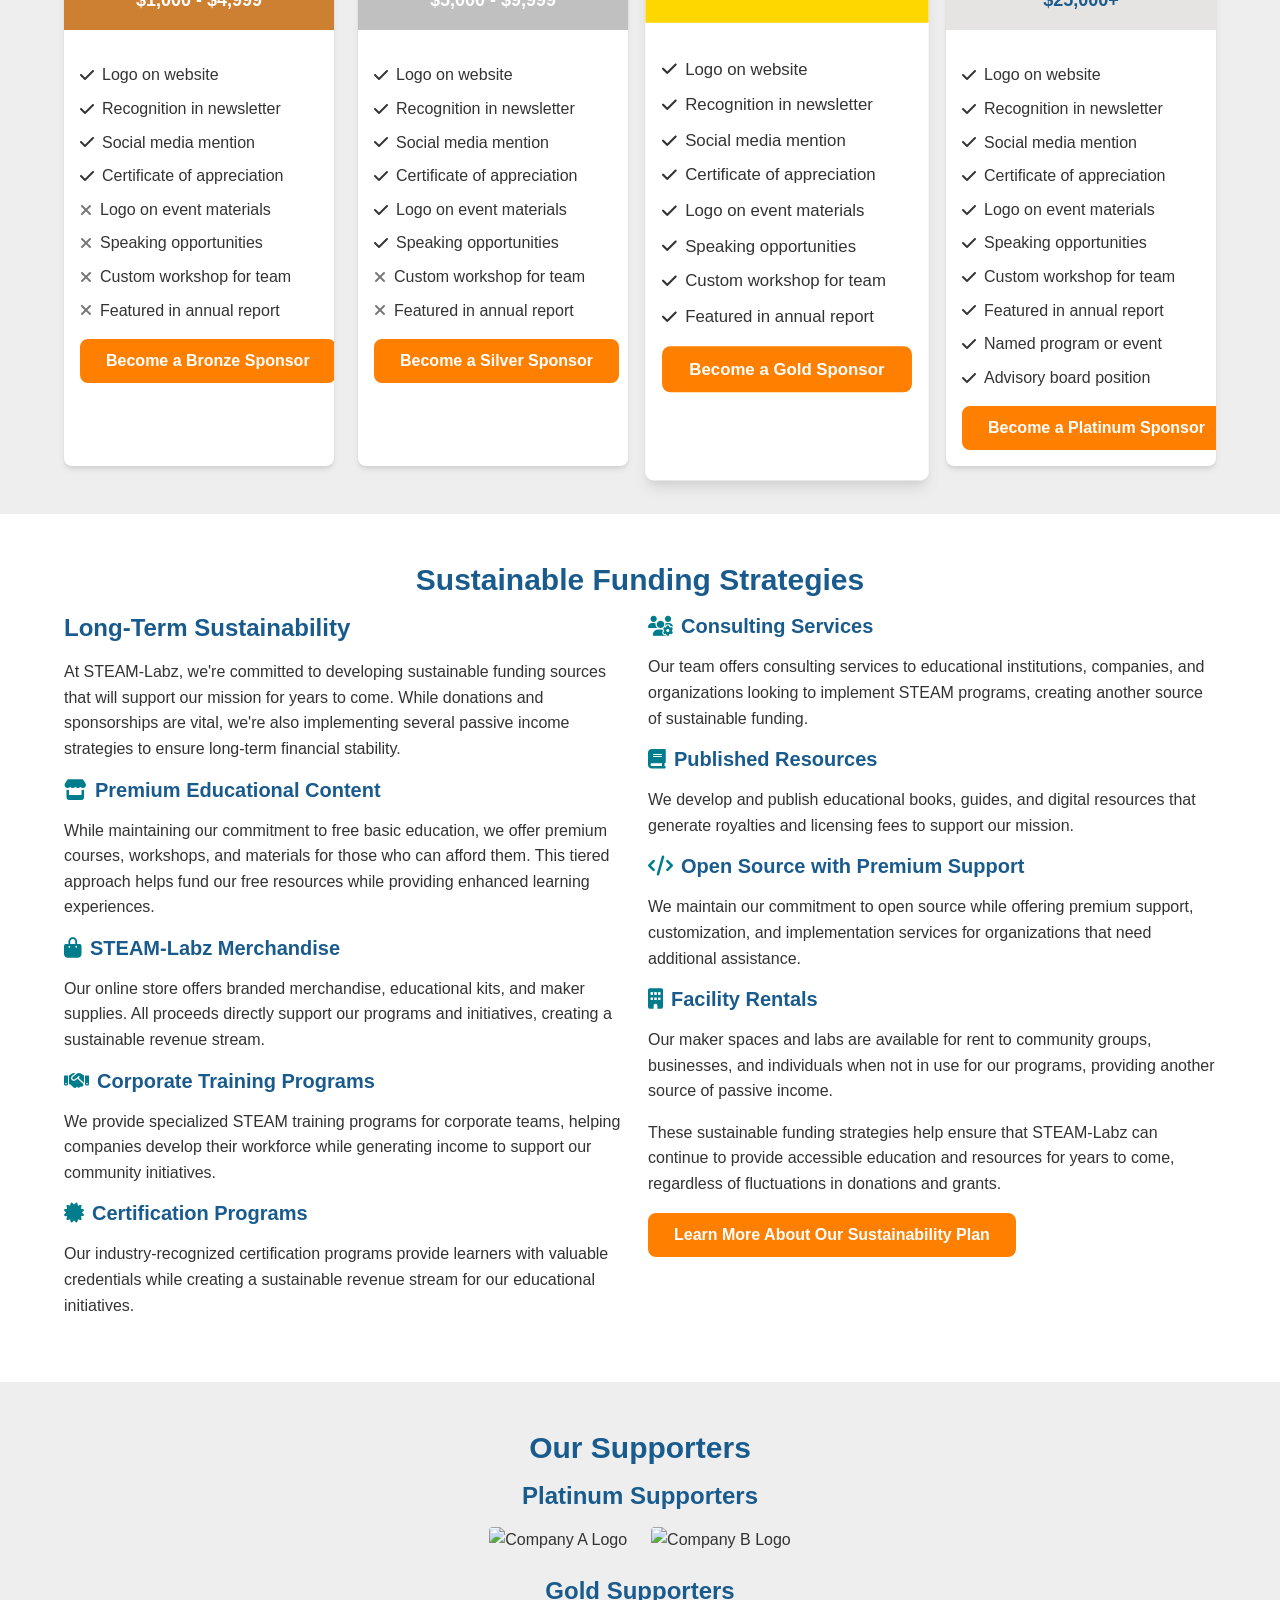
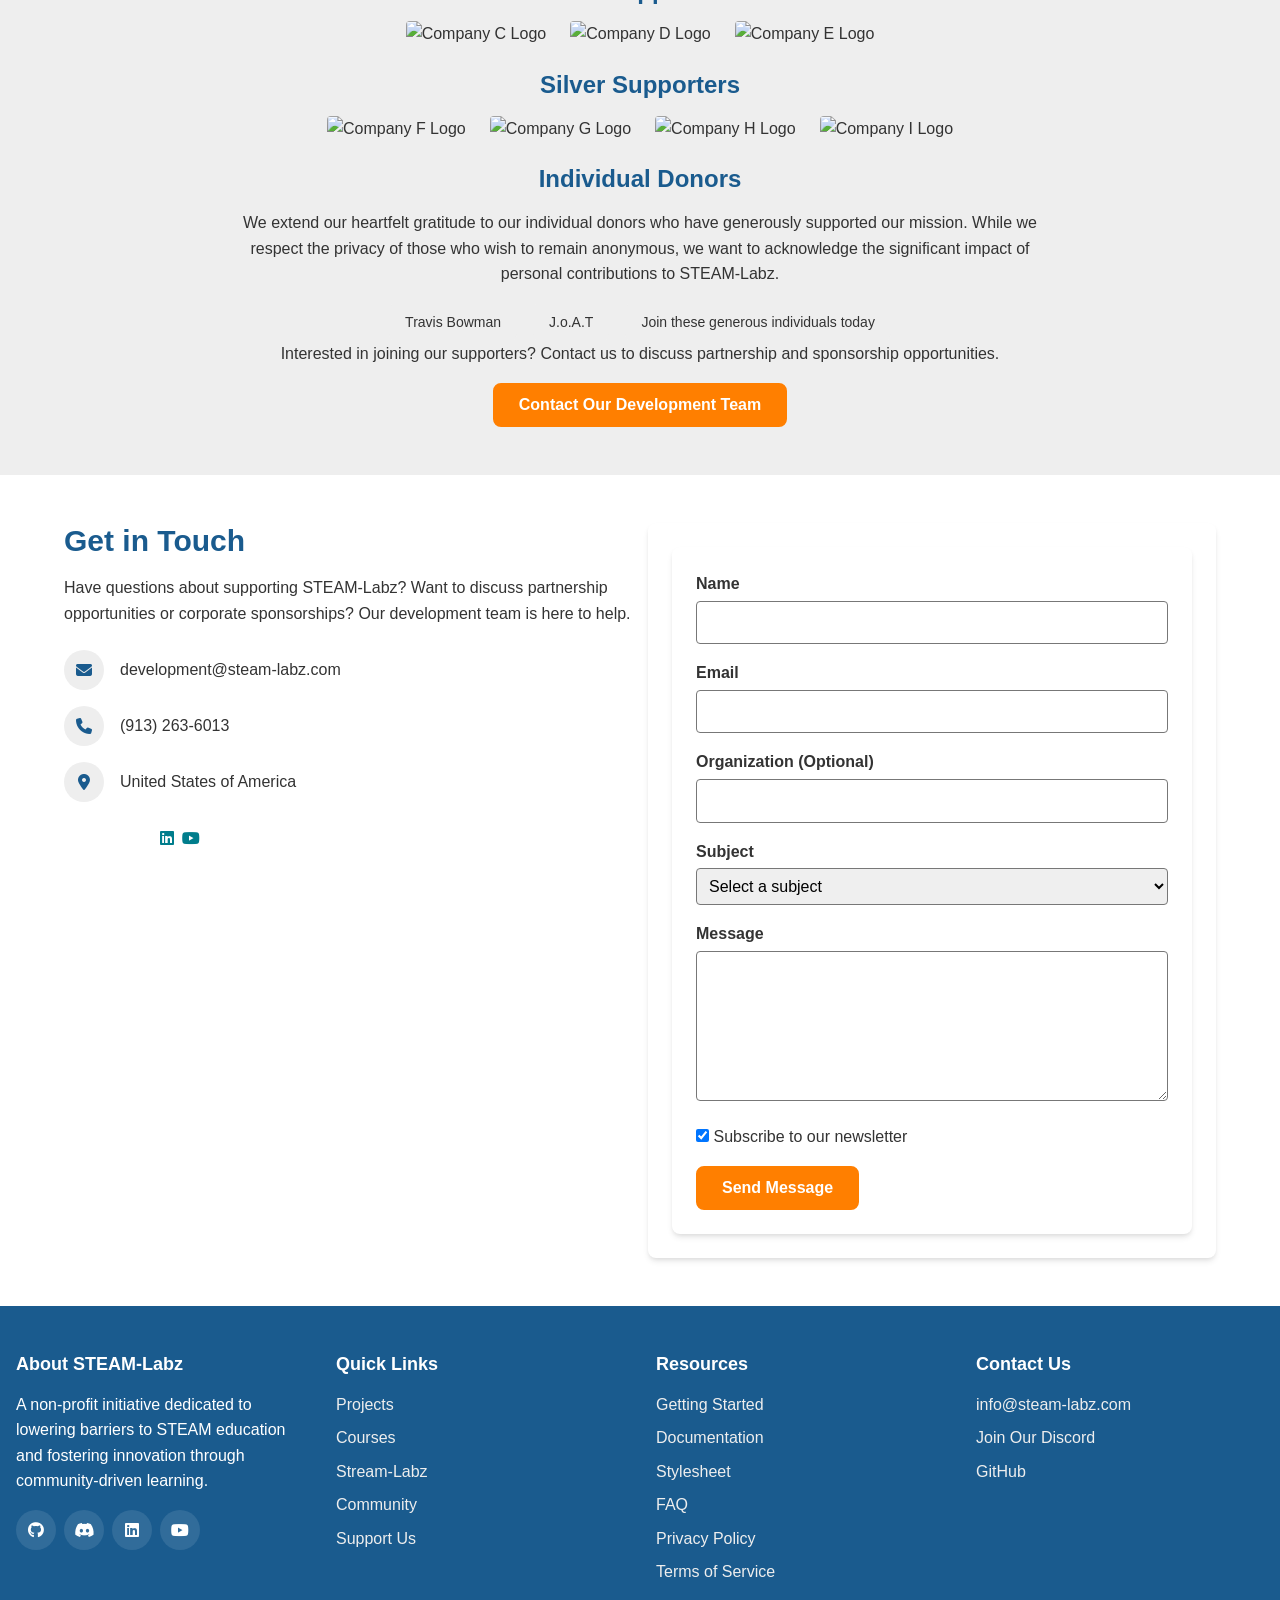
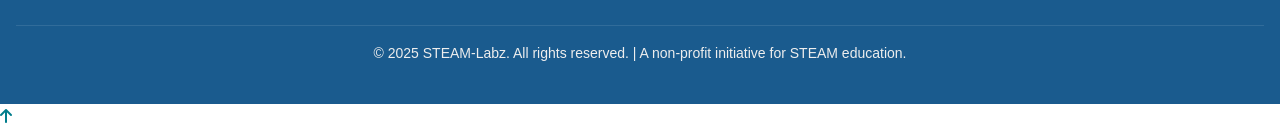
==== commit c69397d7: "Update index.html" ====
--- a/index.html
+++ b/index.html
@@ -36,13 +36,13 @@
                     <i class="fas fa-bars"></i>
                 </button>
                 <ul class="nav-list">
-                    <li class="nav-item"><a href="projects.html" class="nav-link">Projects</a></li>
-                    <li class="nav-item"><a href="courses.html" class="nav-link">Courses</a></li>
-                    <li class="nav-item"><a href="stream-labz.html" class="nav-link">Stream-Labz</a></li>
-                    <li class="nav-item"><a href="community.html" class="nav-link">Community</a></li>
-                    <li class="nav-item"><a href="support.html" class="nav-link active">Support Us</a></li>
-                    <li class="nav-item"><a href="#" class="nav-link">Login</a></li>
-                    <li class="nav-item"><a href="#" class="btn btn-primary btn-sm">Register</a></li>
+                    <li class="nav-item"><a href="projects.html" class="nav-link"></a></li>
+                    <li class="nav-item"><a href="courses.html" class="nav-link"></a></li>
+                    <li class="nav-item"><a href="stream-labz.html" class="nav-link"></a></li>
+                    <li class="nav-item"><a href="community.html" class="nav-link"></a></li>
+                    <li class="nav-item"><a href="support.html" class="nav-link active"></a></li>
+                    <li class="nav-item"><a href="#" class="nav-link"></a></li>
+                    <li class="nav-item"><a href="#" class="btn btn-primary btn-sm"></a></li>
                 </ul>
             </nav>
         </div>
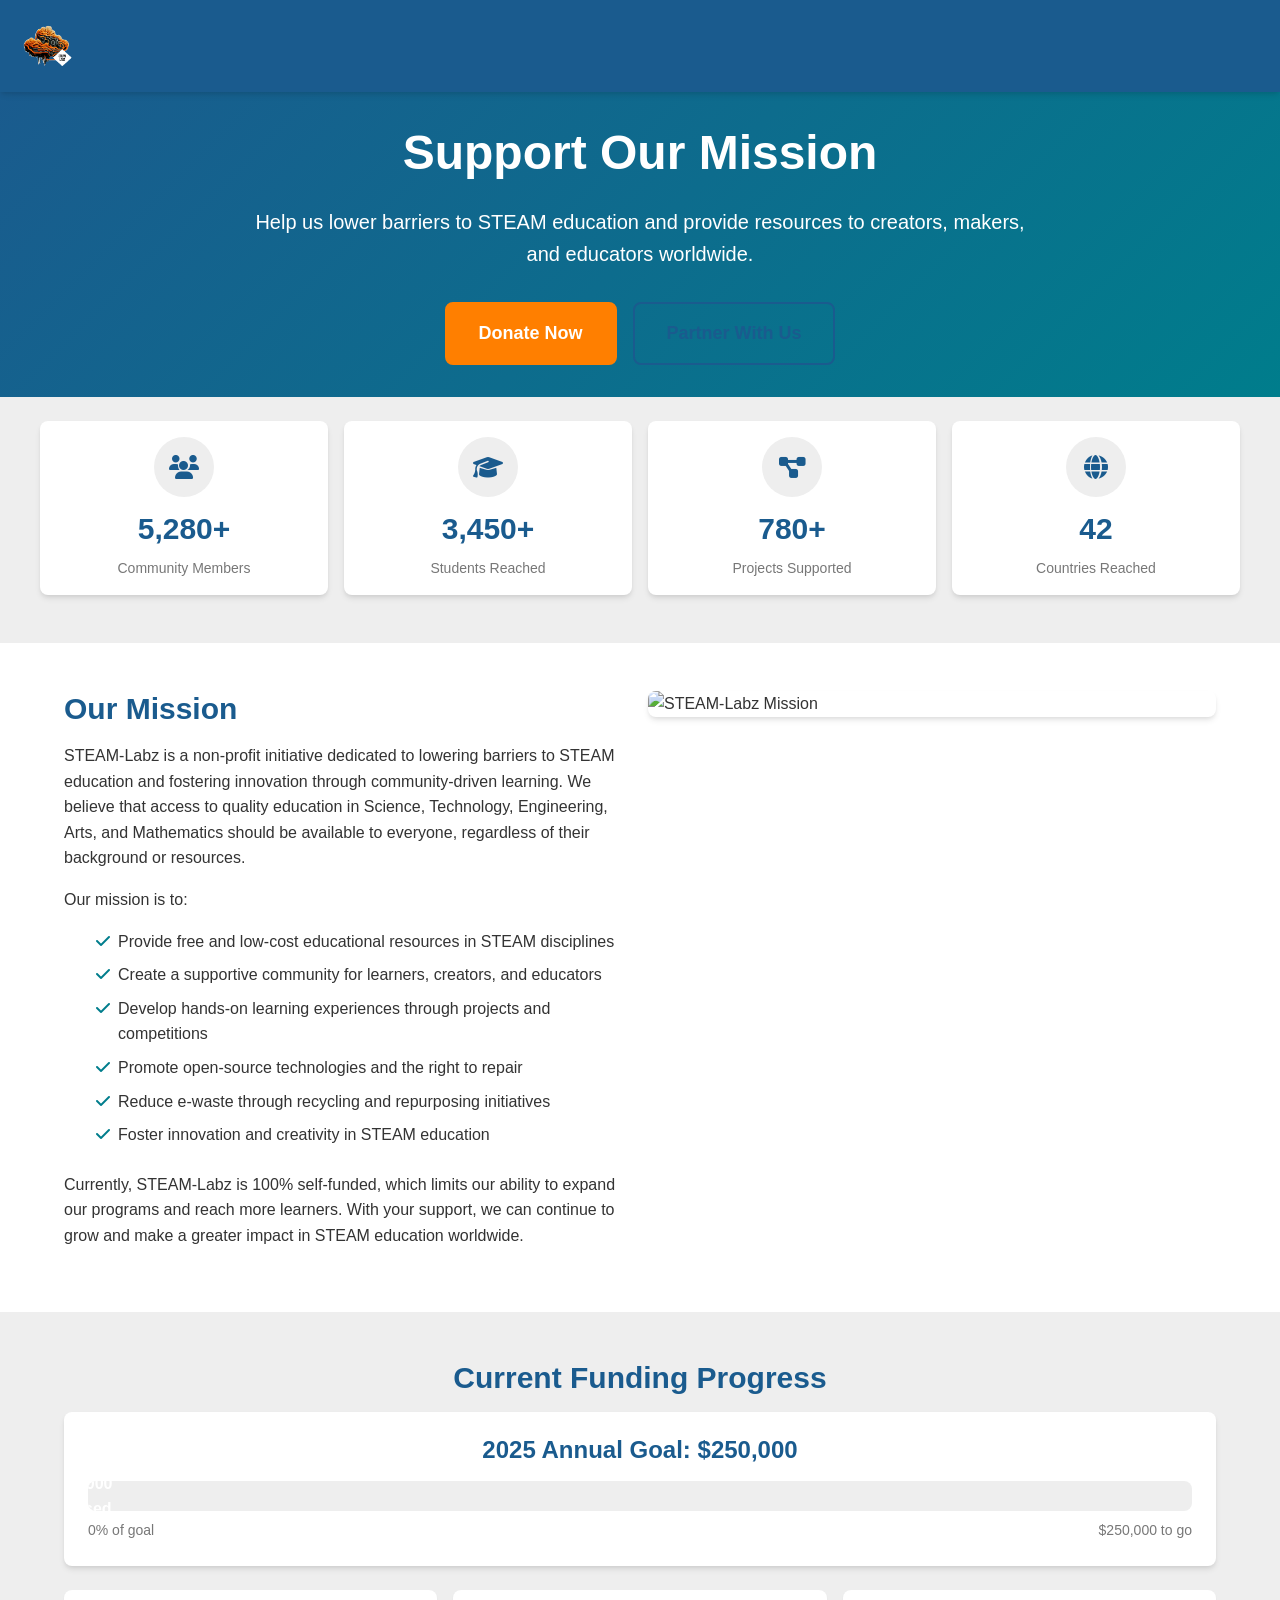
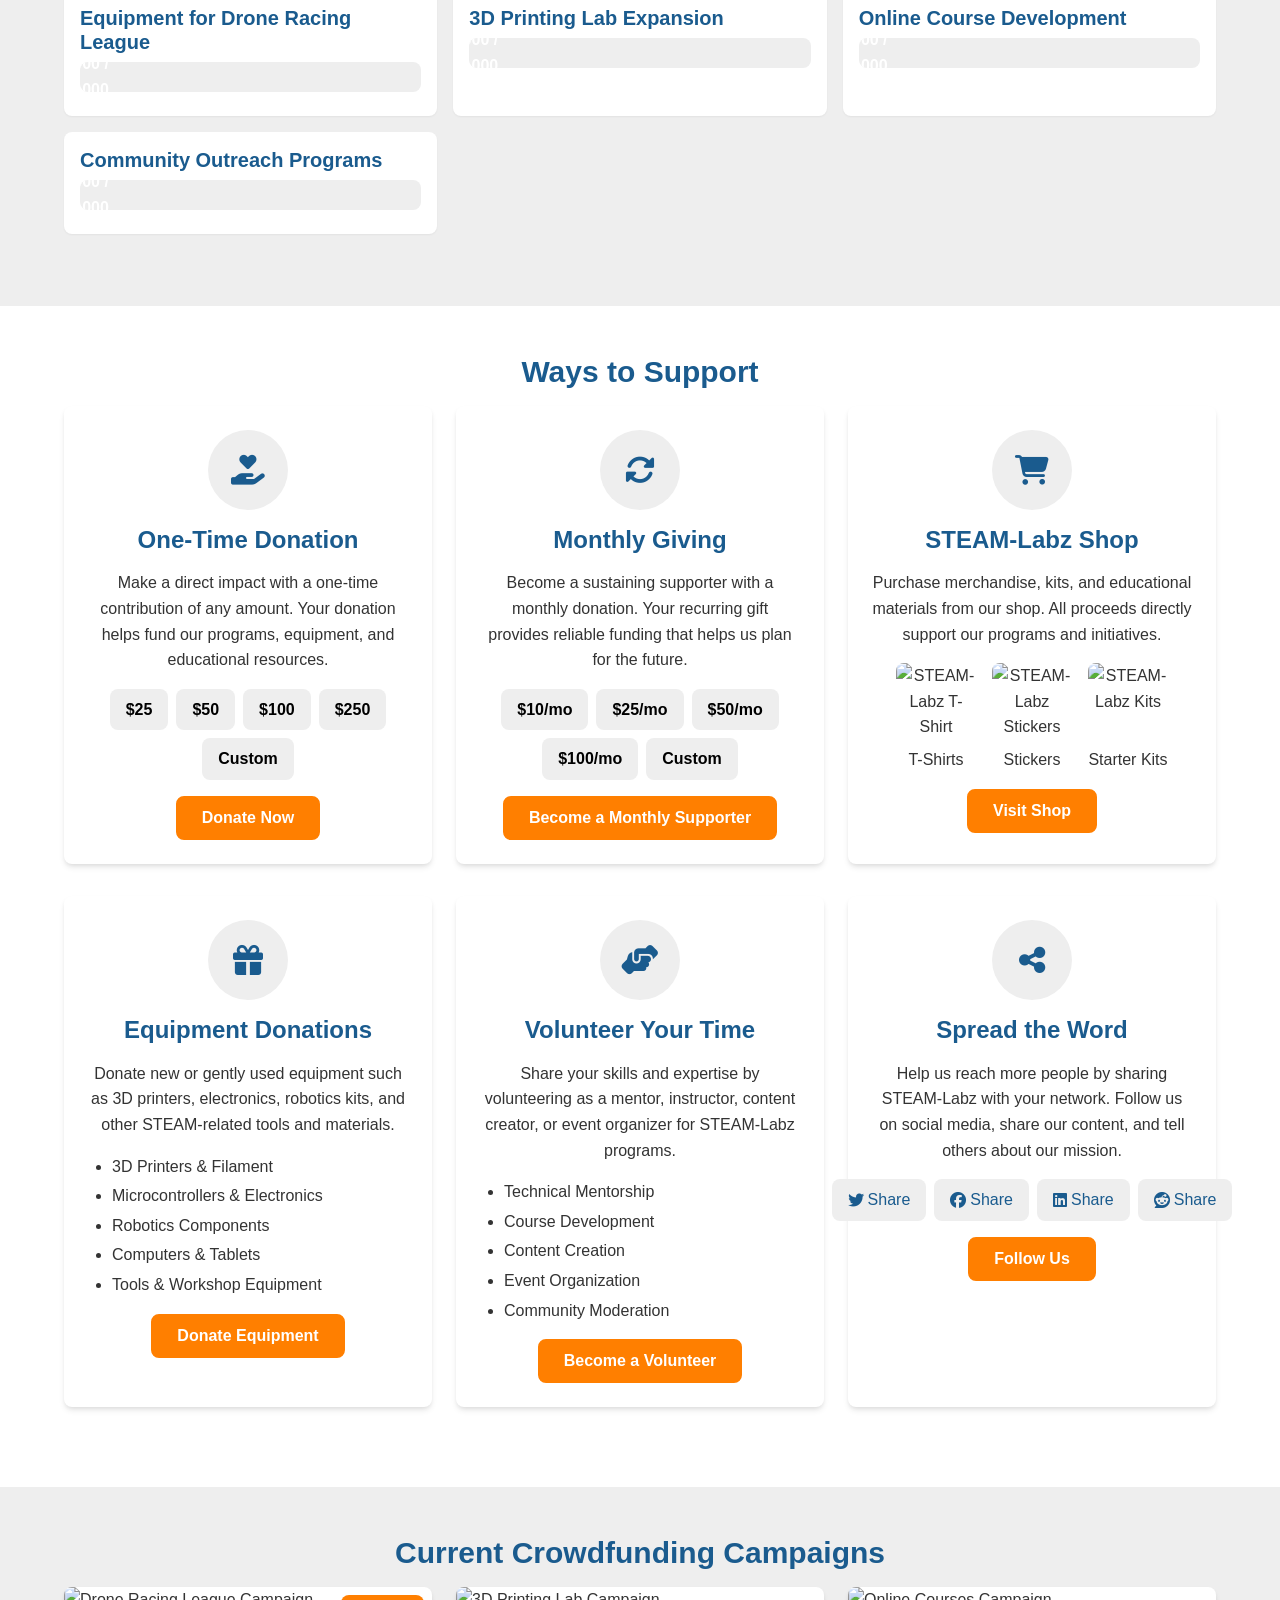
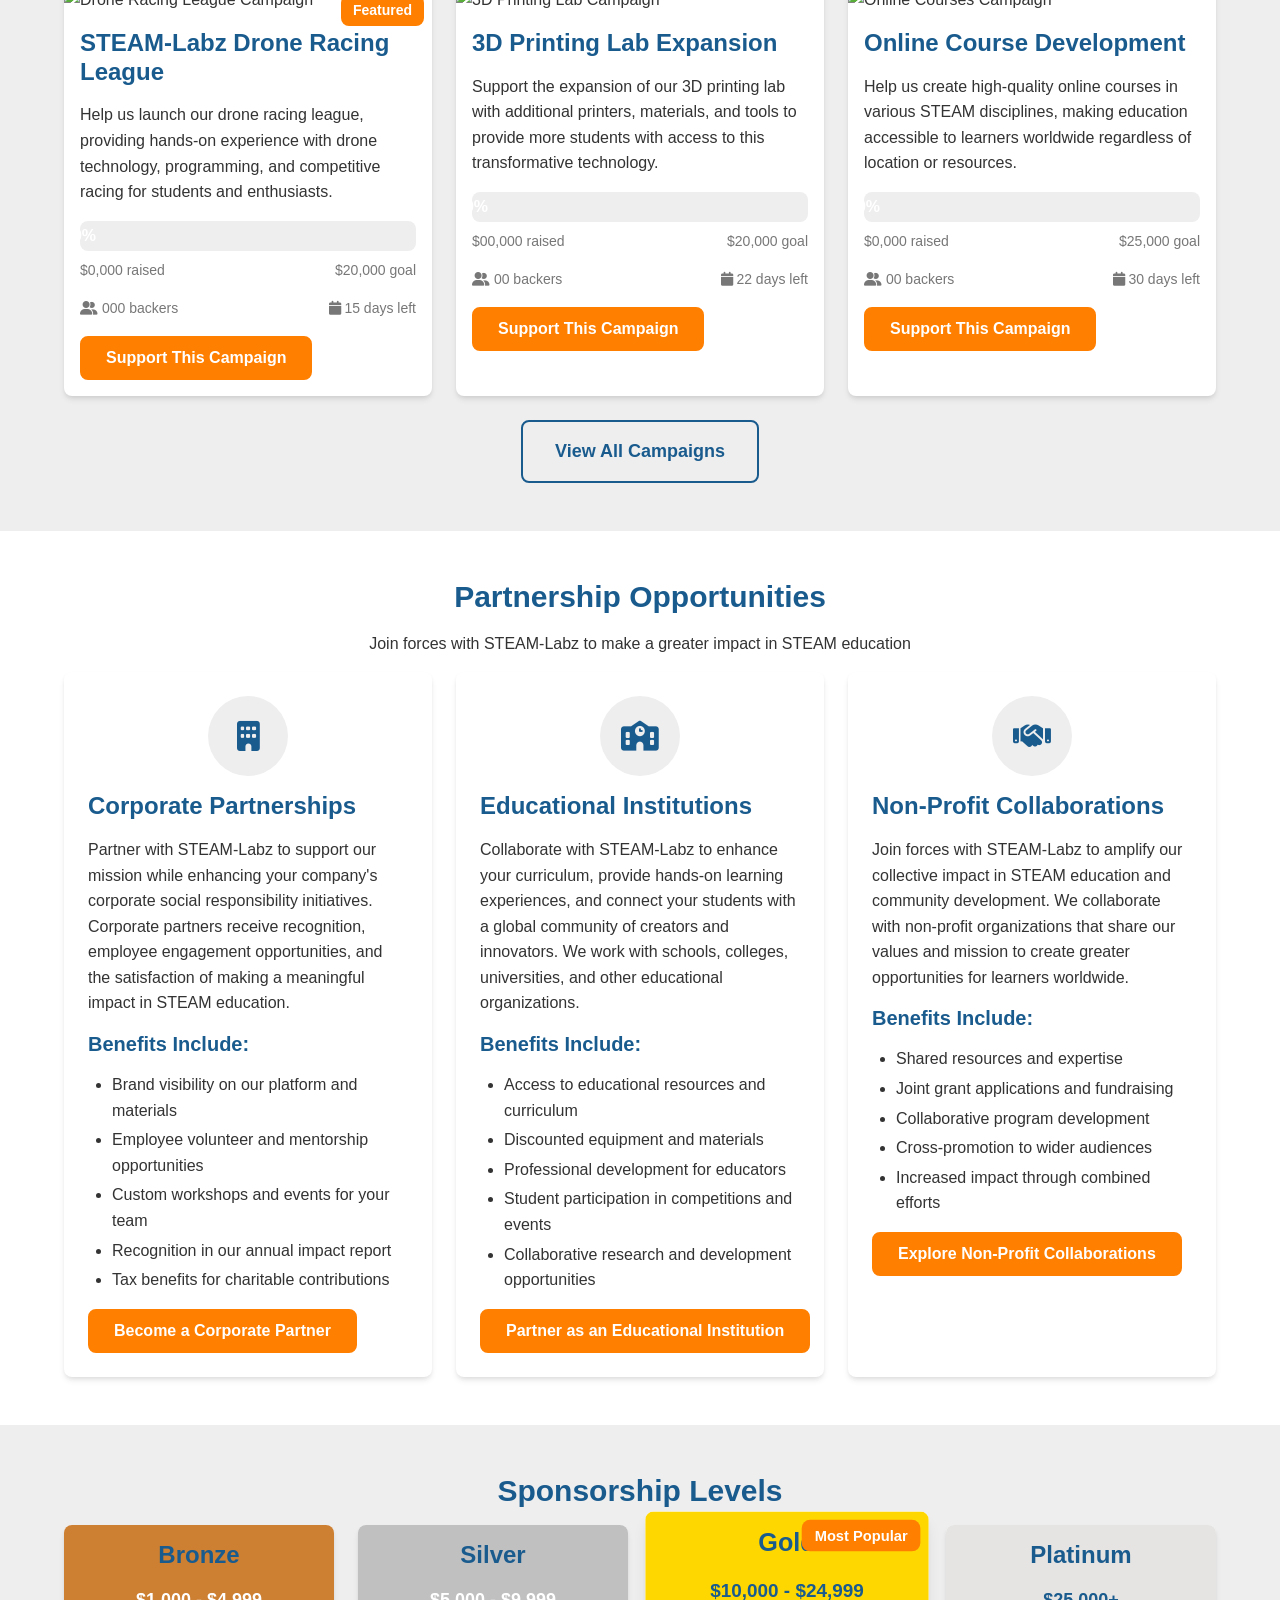
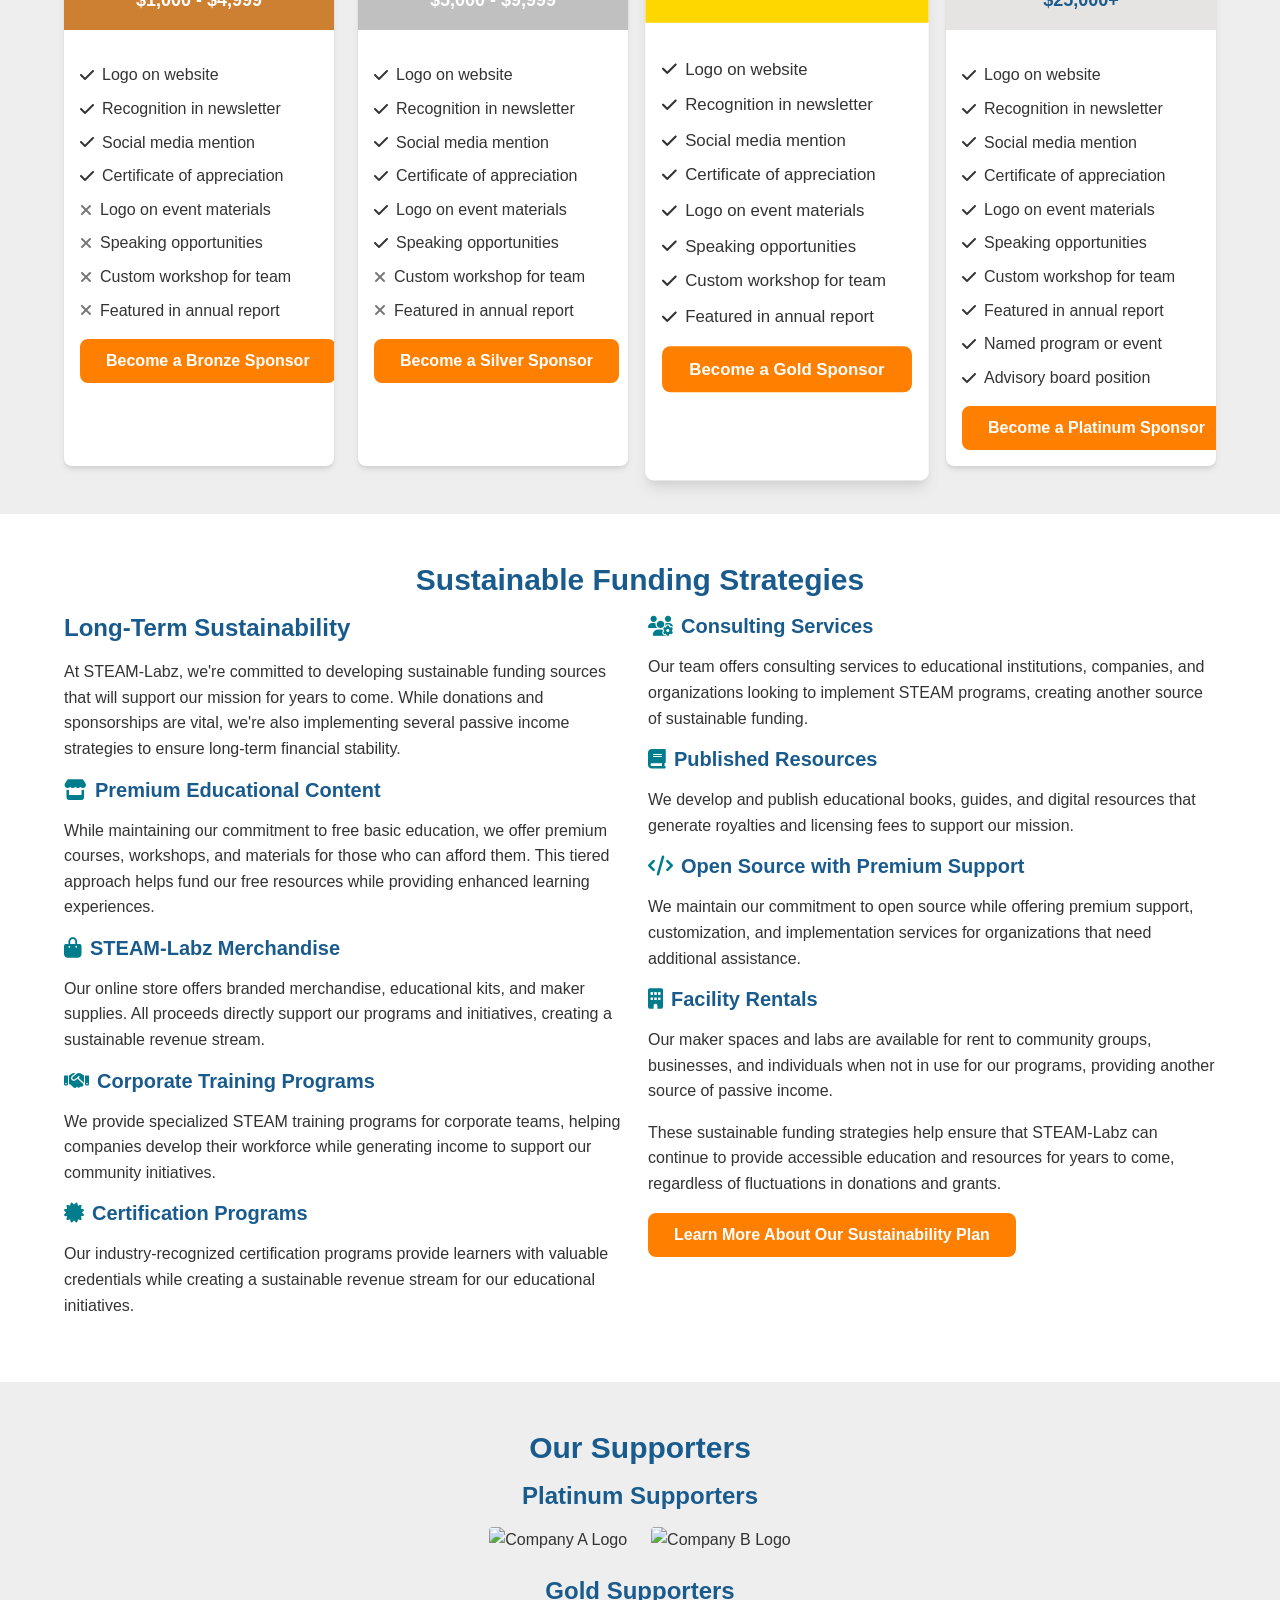
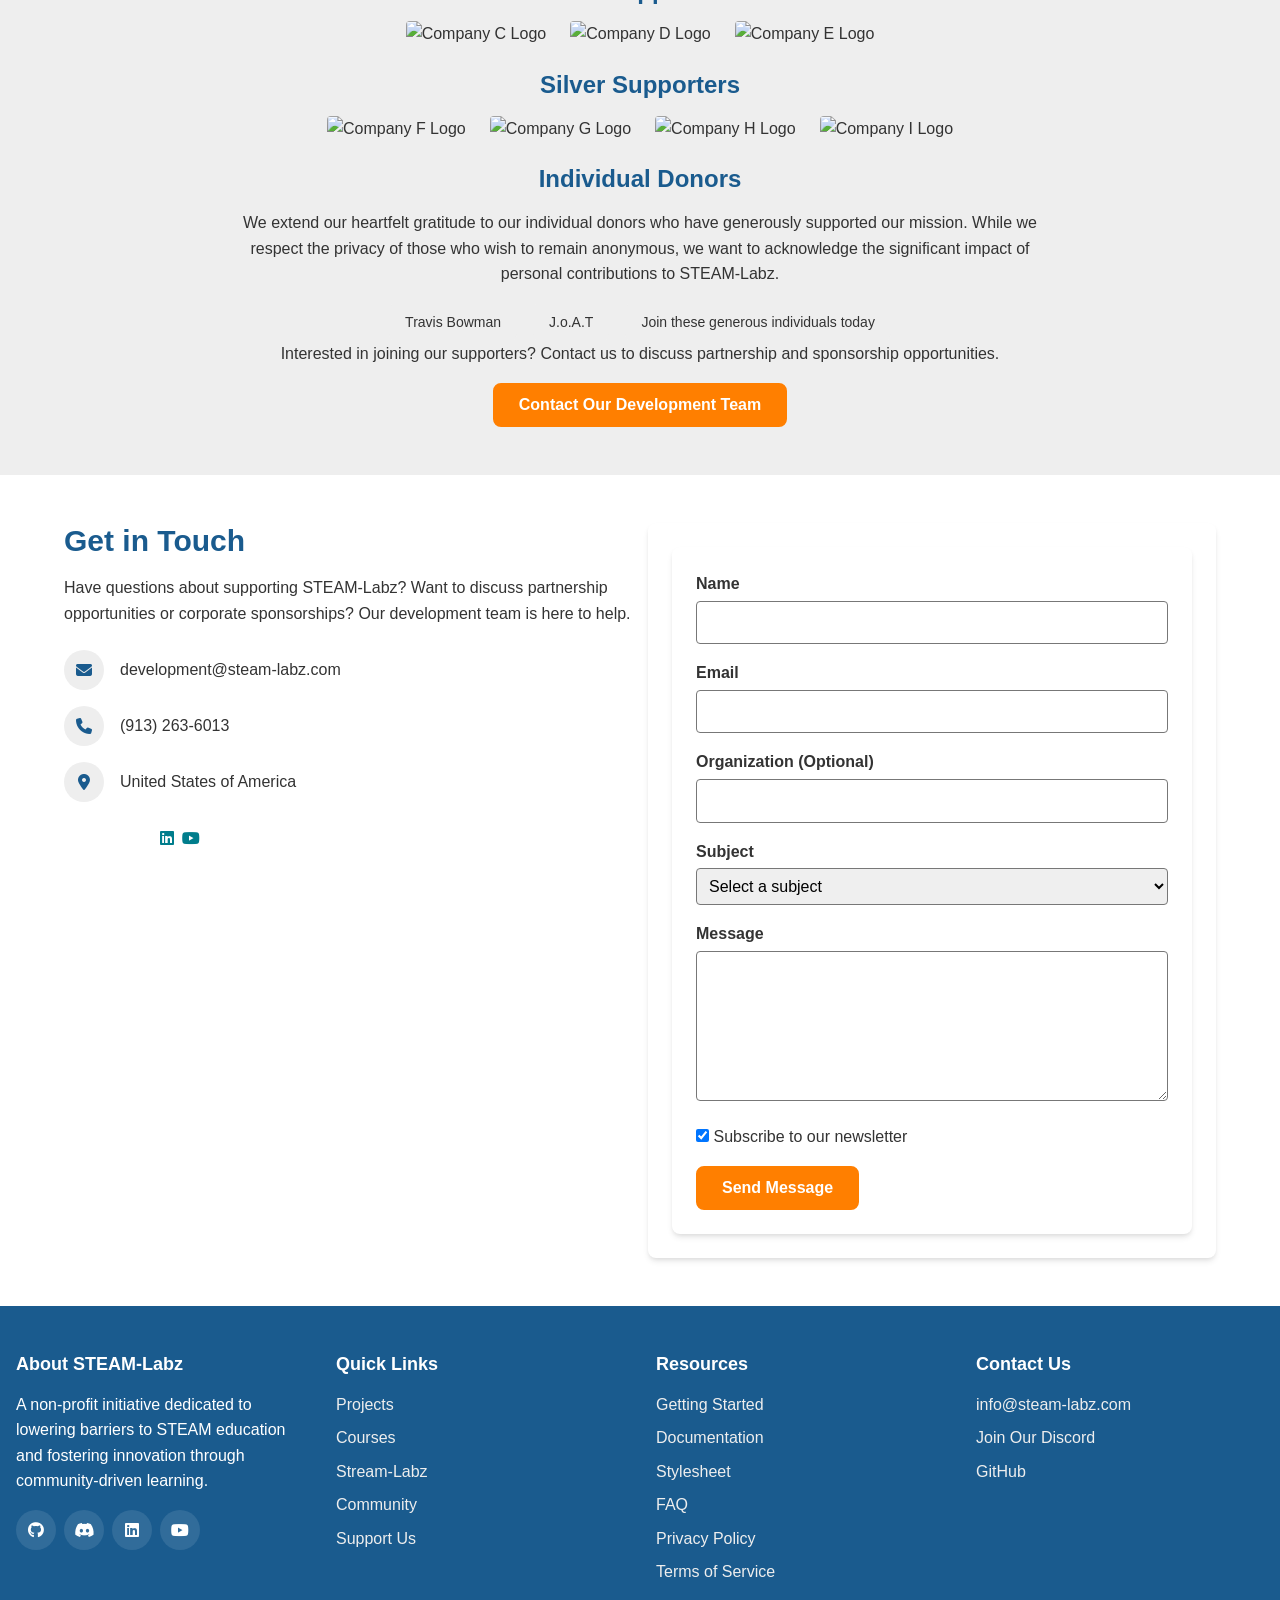
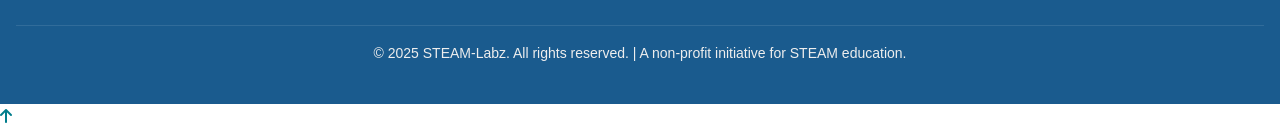
==== commit e5bfbd90: "Update index.html" ====
--- a/index.html
+++ b/index.html
@@ -36,14 +36,14 @@
                     <i class="fas fa-bars"></i>
                 </button>
                 <ul class="nav-list">
-                    <li class="nav-item"><a href="projects.html" class="nav-link"></a></li>
+<!--                <li class="nav-item"><a href="projects.html" class="nav-link"></a></li>
                     <li class="nav-item"><a href="courses.html" class="nav-link"></a></li>
                     <li class="nav-item"><a href="stream-labz.html" class="nav-link"></a></li>
                     <li class="nav-item"><a href="community.html" class="nav-link"></a></li>
                     <li class="nav-item"><a href="support.html" class="nav-link active"></a></li>
                     <li class="nav-item"><a href="#" class="nav-link"></a></li>
                     <li class="nav-item"><a href="#" class="btn btn-primary btn-sm"></a></li>
-                </ul>
+-->             </ul>
             </nav>
         </div>
     </header>
